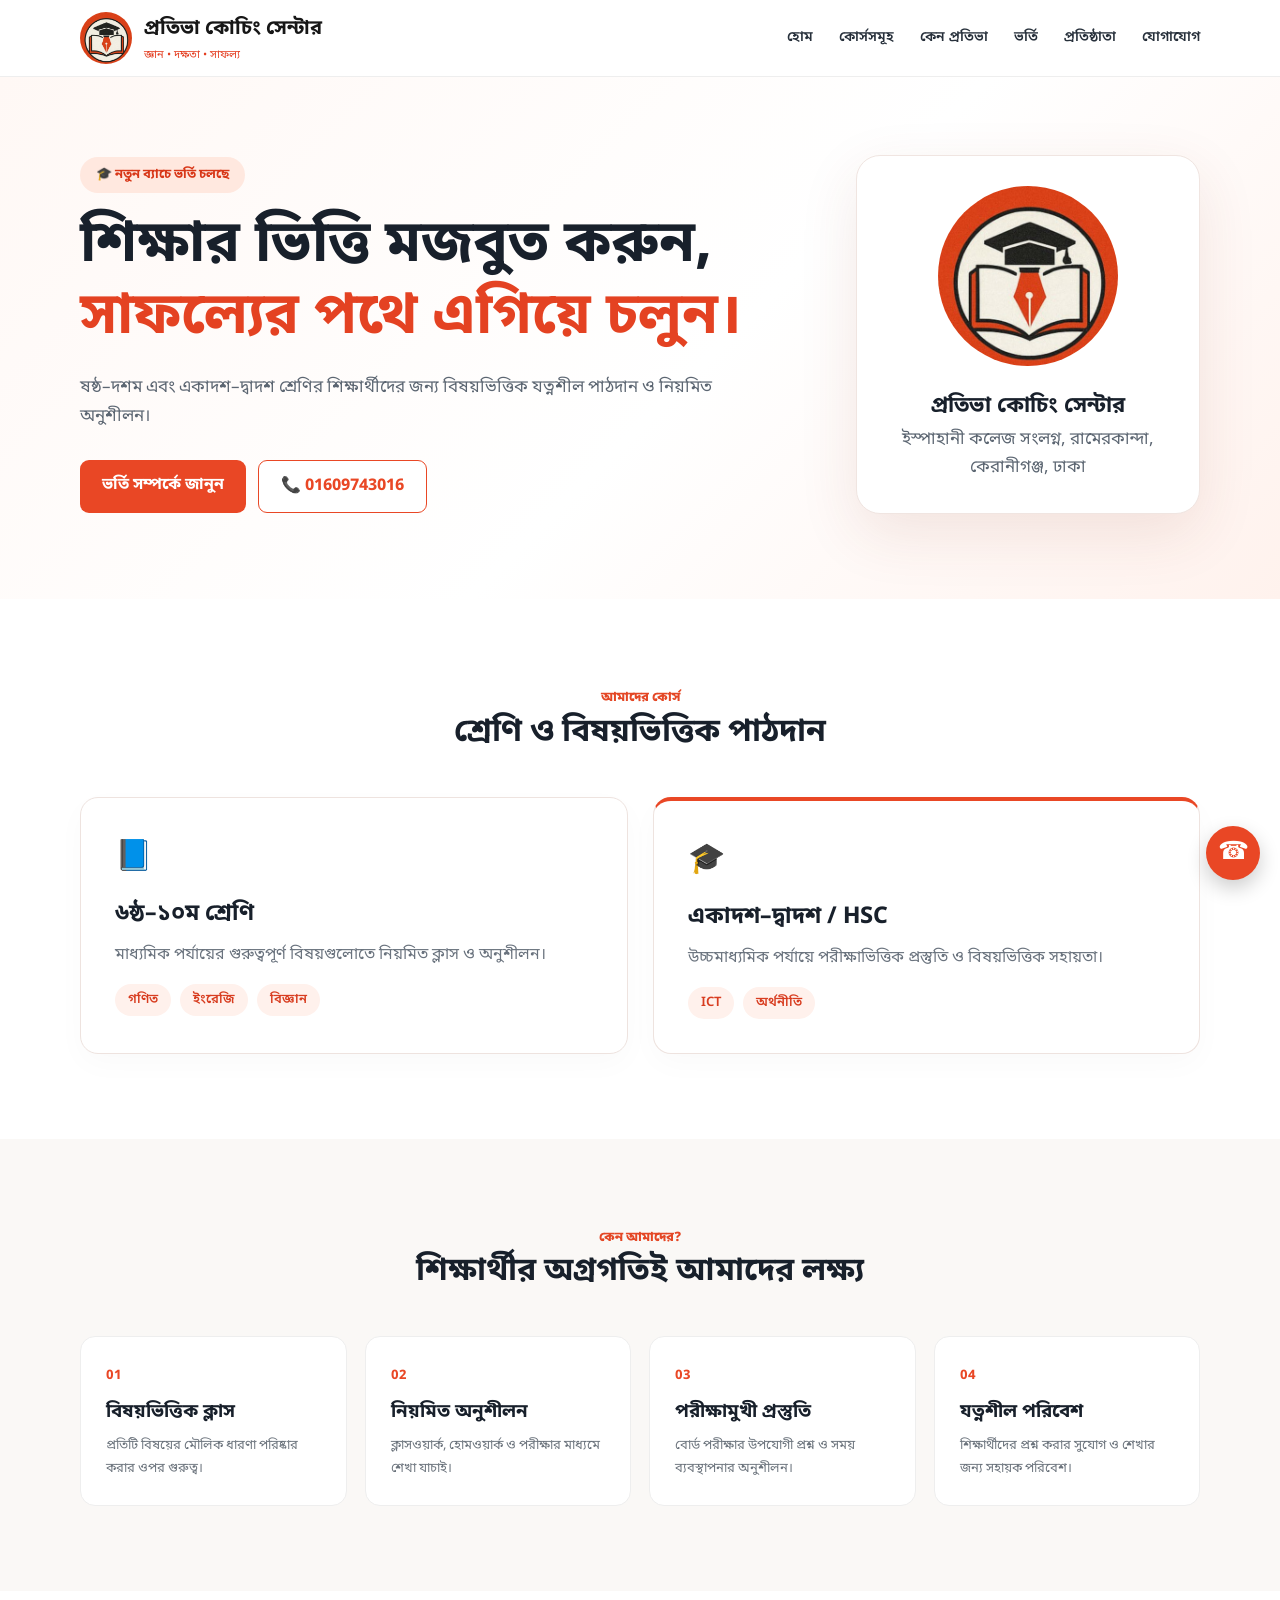
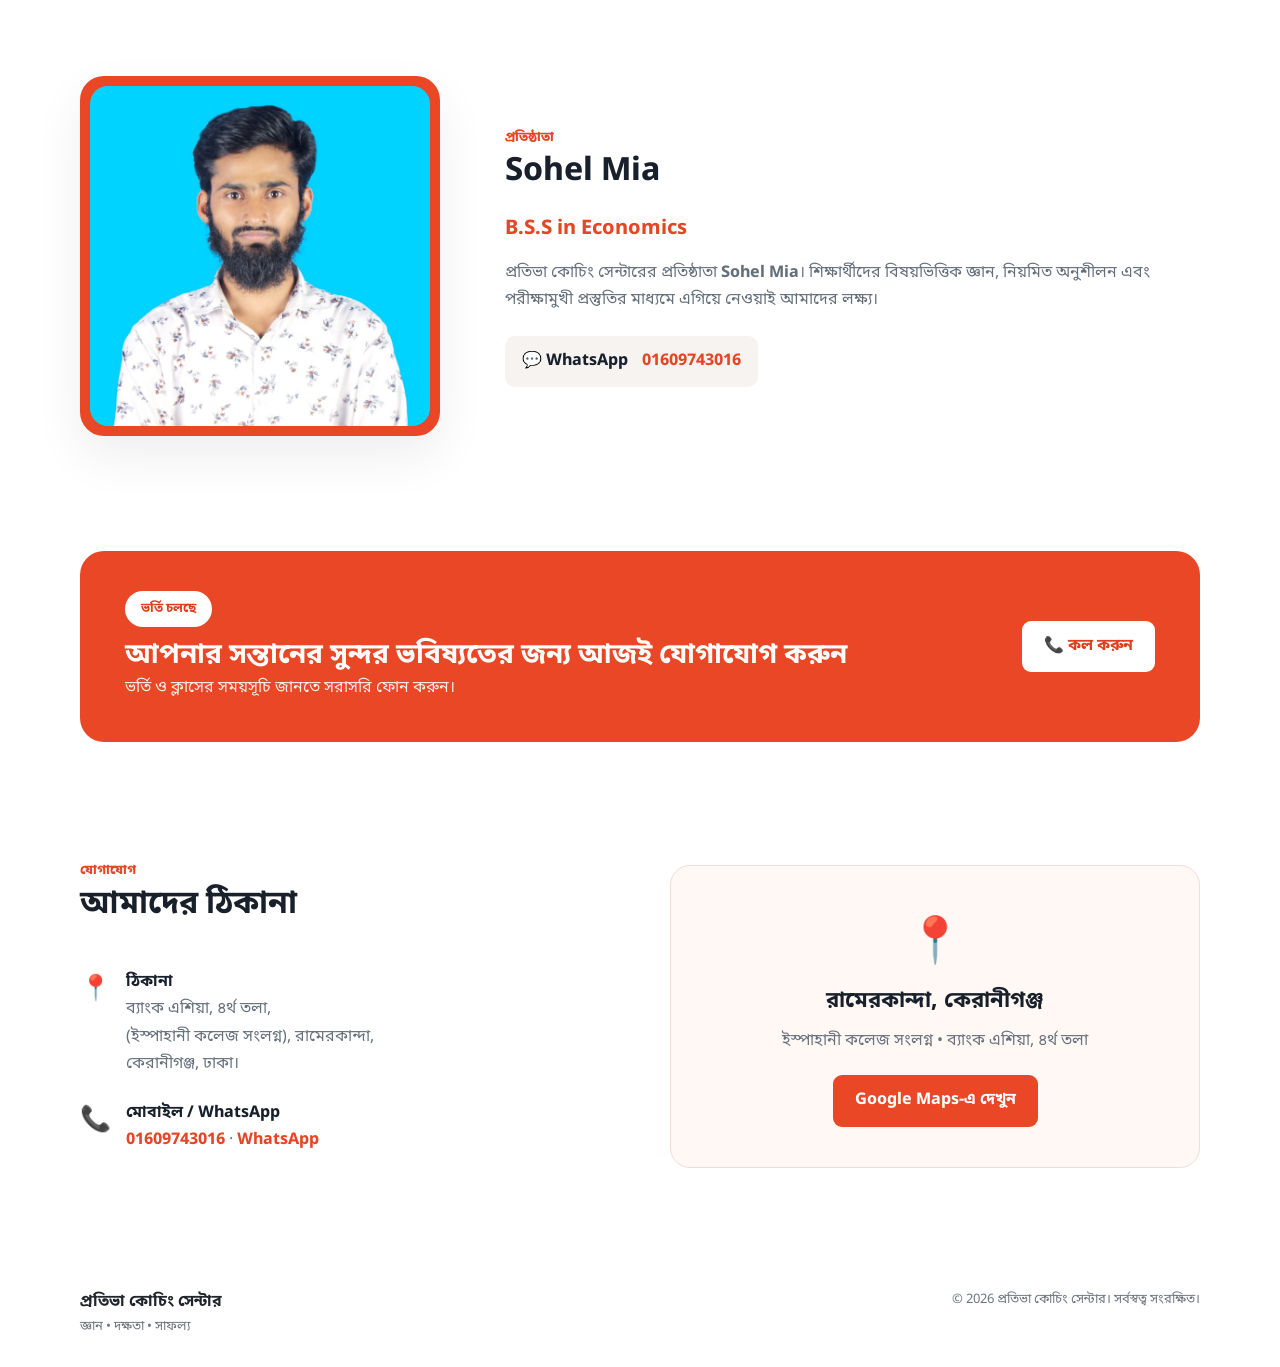
==== index.html @ ba11cd33 "Add files via upload" ====
<!DOCTYPE html>
<html lang="bn">
<head>
  <meta charset="UTF-8">
  <meta name="viewport" content="width=device-width, initial-scale=1.0">
  <meta name="description" content="প্রতিভা কোচিং সেন্টার — ৬ষ্ঠ-১০ম এবং একাদশ-দ্বাদশ শ্রেণির নিয়মিত পাঠদান।">
  <title>প্রতিভা কোচিং সেন্টার</title>
  <link rel="stylesheet" href="style.css">
</head>
<body>
<header class="header">
  <div class="container nav">
    <a class="brand" href="#home">
      <img src="logo.jpg" alt="প্রতিভা কোচিং সেন্টার লোগো">
      <div><strong>প্রতিভা কোচিং সেন্টার</strong><span>জ্ঞান • দক্ষতা • সাফল্য</span></div>
    </a>
    <button class="menu" aria-label="মেনু">☰</button>
    <nav id="navlinks">
      <a href="#home">হোম</a>
      <a href="#courses">কোর্সসমূহ</a>
      <a href="#why">কেন প্রতিভা</a>
      <a href="#admission">ভর্তি</a><a href="#founder">প্রতিষ্ঠাতা</a>
      <a href="#contact">যোগাযোগ</a>
    </nav>
  </div>
</header>

<main>
<section id="home" class="hero">
  <div class="container hero-grid">
    <div>
      <div class="badge">🎓 নতুন ব্যাচে ভর্তি চলছে</div>
      <h1>শিক্ষার ভিত্তি মজবুত করুন,<br><em>সাফল্যের পথে এগিয়ে চলুন।</em></h1>
      <p>ষষ্ঠ–দশম এবং একাদশ–দ্বাদশ শ্রেণির শিক্ষার্থীদের জন্য বিষয়ভিত্তিক যত্নশীল পাঠদান ও নিয়মিত অনুশীলন।</p>
      <div class="buttons">
        <a class="btn primary" href="#admission">ভর্তি সম্পর্কে জানুন</a>
        <a class="btn outline" href="tel:01609743016">📞 01609743016</a>
      </div>
    </div>
    <div class="hero-card">
      <img src="logo.jpg" alt="প্রতিভা কোচিং সেন্টার">
      <h3>প্রতিভা কোচিং সেন্টার</h3>
      <p>ইস্পাহানী কলেজ সংলগ্ন, রামেরকান্দা, কেরানীগঞ্জ, ঢাকা</p>
    </div>
  </div>
</section>

<section id="courses" class="section">
  <div class="container">
    <div class="section-title"><span>আমাদের কোর্স</span><h2>শ্রেণি ও বিষয়ভিত্তিক পাঠদান</h2></div>
    <div class="cards">
      <article class="card">
        <div class="icon">📘</div>
        <h3>৬ষ্ঠ–১০ম শ্রেণি</h3>
        <p>মাধ্যমিক পর্যায়ের গুরুত্বপূর্ণ বিষয়গুলোতে নিয়মিত ক্লাস ও অনুশীলন।</p>
        <ul><li>গণিত</li><li>ইংরেজি</li><li>বিজ্ঞান</li></ul>
      </article>
      <article class="card featured">
        <div class="icon">🎓</div>
        <h3>একাদশ–দ্বাদশ / HSC</h3>
        <p>উচ্চমাধ্যমিক পর্যায়ে পরীক্ষাভিত্তিক প্রস্তুতি ও বিষয়ভিত্তিক সহায়তা।</p>
        <ul><li>ICT</li><li>অর্থনীতি</li></ul>
      </article>
    </div>
  </div>
</section>

<section id="why" class="section soft">
  <div class="container">
    <div class="section-title"><span>কেন আমাদের?</span><h2>শিক্ষার্থীর অগ্রগতিই আমাদের লক্ষ্য</h2></div>
    <div class="features">
      <div><b>01</b><h3>বিষয়ভিত্তিক ক্লাস</h3><p>প্রতিটি বিষয়ের মৌলিক ধারণা পরিষ্কার করার ওপর গুরুত্ব।</p></div>
      <div><b>02</b><h3>নিয়মিত অনুশীলন</h3><p>ক্লাসওয়ার্ক, হোমওয়ার্ক ও পরীক্ষার মাধ্যমে শেখা যাচাই।</p></div>
      <div><b>03</b><h3>পরীক্ষামুখী প্রস্তুতি</h3><p>বোর্ড পরীক্ষার উপযোগী প্রশ্ন ও সময় ব্যবস্থাপনার অনুশীলন।</p></div>
      <div><b>04</b><h3>যত্নশীল পরিবেশ</h3><p>শিক্ষার্থীদের প্রশ্ন করার সুযোগ ও শেখার জন্য সহায়ক পরিবেশ।</p></div>
    </div>
  </div>
</section>


<section id="founder" class="section founder-section">
  <div class="container founder-grid">
    <div class="founder-photo">
      <img src="founder.jpg" alt="প্রতিষ্ঠাতা Sohel Mia">
    </div>
    <div>
      <div class="section-title left"><span>প্রতিষ্ঠাতা</span><h2>Sohel Mia</h2></div>
      <h3 class="degree">B.S.S in Economics</h3>
      <p class="founder-text">প্রতিভা কোচিং সেন্টারের প্রতিষ্ঠাতা <strong>Sohel Mia</strong>। শিক্ষার্থীদের বিষয়ভিত্তিক জ্ঞান, নিয়মিত অনুশীলন এবং পরীক্ষামুখী প্রস্তুতির মাধ্যমে এগিয়ে নেওয়াই আমাদের লক্ষ্য।</p>
      <div class="founder-contact">
        <span>💬 WhatsApp</span>
        <a href="https://wa.me/8801609743016" target="_blank">01609743016</a>
      </div>
    </div>
  </div>
</section>

<section id="admission" class="admission">
  <div class="container admission-box">
    <div><span class="badge light">ভর্তি চলছে</span><h2>আপনার সন্তানের সুন্দর ভবিষ্যতের জন্য আজই যোগাযোগ করুন</h2><p>ভর্তি ও ক্লাসের সময়সূচি জানতে সরাসরি ফোন করুন।</p></div>
    <a class="btn white" href="tel:01609743016">📞 কল করুন</a>
  </div>
</section>

<section id="contact" class="section">
  <div class="container contact-grid">
    <div>
      <div class="section-title left"><span>যোগাযোগ</span><h2>আমাদের ঠিকানা</h2></div>
      <div class="contact-item"><span>📍</span><div><strong>ঠিকানা</strong><p>ব্যাংক এশিয়া, ৪র্থ তলা,<br>(ইস্পাহানী কলেজ সংলগ্ন), রামেরকান্দা,<br>কেরানীগঞ্জ, ঢাকা।</p></div></div>
      <div class="contact-item"><span>📞</span><div><strong>মোবাইল / WhatsApp</strong><p><a href="tel:01609743016">01609743016</a> · <a href="https://wa.me/8801609743016" target="_blank">WhatsApp</a></p></div></div>
    </div>
    <div class="map-card">
      <div class="map-icon">📍</div>
      <h3>রামেরকান্দা, কেরানীগঞ্জ</h3>
      <p>ইস্পাহানী কলেজ সংলগ্ন • ব্যাংক এশিয়া, ৪র্থ তলা</p>
      <a class="btn primary" target="_blank" href="https://www.google.com/maps/search/?api=1&query=Bank+Asia+Ramerkanda+Keraniganj+Dhaka">Google Maps-এ দেখুন</a>
    </div>
  </div>
</section>
</main>

<footer>
  <div class="container footer">
    <div><strong>প্রতিভা কোচিং সেন্টার</strong><p>জ্ঞান • দক্ষতা • সাফল্য</p></div>
    <p>© <span id="year"></span> প্রতিভা কোচিং সেন্টার। সর্বস্বত্ব সংরক্ষিত।</p>
  </div>
</footer>
<a class="float-call" href="tel:01609743016" aria-label="কল করুন">☎</a>
<script>
document.getElementById('year').textContent = new Date().getFullYear();
document.querySelector('.menu').addEventListener('click', () => document.getElementById('navlinks').classList.toggle('open'));
document.querySelectorAll('#navlinks a').forEach(a => a.addEventListener('click', () => document.getElementById('navlinks').classList.remove('open')));
</script>
</body>
</html>
---- style.css ----
@import url('https://fonts.googleapis.com/css2?family=Noto+Sans+Bengali:wght@400;500;600;700;800&display=swap');
*{box-sizing:border-box;margin:0;padding:0}html{scroll-behavior:smooth}body{font-family:'Noto Sans Bengali',sans-serif;color:#18202b;background:#fff;line-height:1.7}.container{width:min(1120px,92%);margin:auto}.header{position:sticky;top:0;z-index:20;background:rgba(255,255,255,.96);backdrop-filter:blur(10px);border-bottom:1px solid #eee}.nav{min-height:76px;display:flex;align-items:center;justify-content:space-between}.brand{display:flex;align-items:center;gap:12px;text-decoration:none;color:#171717}.brand img{width:52px;height:52px;border-radius:50%;object-fit:cover}.brand strong{display:block;font-size:20px}.brand span{display:block;font-size:11px;color:#e43d20}.nav nav{display:flex;gap:26px}.nav nav a{text-decoration:none;color:#27303b;font-weight:600;font-size:14px}.menu{display:none;background:none;border:0;font-size:26px}.hero{background:linear-gradient(135deg,#fff8f5,#fff 55%,#fff2ed);padding:78px 0 85px}.hero-grid{display:grid;grid-template-columns:1.35fr .65fr;gap:60px;align-items:center}.badge{display:inline-block;background:#ffe8df;color:#d83718;border-radius:50px;padding:7px 16px;font-size:13px;font-weight:700;margin-bottom:18px}.hero h1{font-size:clamp(34px,5vw,58px);line-height:1.25;margin-bottom:18px}.hero h1 em{font-style:normal;color:#e44222}.hero>div p,.hero-grid>div>p{max-width:650px;color:#5c6672;font-size:17px}.buttons{display:flex;gap:12px;margin-top:28px;flex-wrap:wrap}.btn{display:inline-block;padding:12px 22px;border-radius:9px;text-decoration:none;font-weight:700;transition:.2s}.primary{background:#e94725;color:#fff}.primary:hover{transform:translateY(-2px);box-shadow:0 8px 20px #e9472530}.outline{border:1px solid #e94725;color:#e94725;background:#fff}.white{background:#fff;color:#df3e1f}.hero-card{background:#fff;border-radius:24px;padding:30px;text-align:center;box-shadow:0 20px 60px #8c39201c;border:1px solid #f0e5e1}.hero-card img{width:180px;height:180px;border-radius:50%;object-fit:cover;margin-bottom:12px}.hero-card h3{font-size:22px}.hero-card p{font-size:13px;color:#727b85}.section{padding:85px 0}.soft{background:#faf8f6}.section-title{text-align:center;margin-bottom:42px}.section-title span{color:#e44725;font-weight:800;font-size:13px}.section-title h2{font-size:32px;line-height:1.35}.section-title.left{text-align:left}.cards{display:grid;grid-template-columns:1fr 1fr;gap:25px}.card{padding:34px;border:1px solid #eee3df;border-radius:18px;background:#fff;box-shadow:0 10px 30px #00000006}.card.featured{border-top:4px solid #e94725}.icon{font-size:30px;margin-bottom:12px}.card h3{font-size:23px}.card p{color:#6a737e;margin:8px 0 15px}.card ul{list-style:none;display:flex;gap:9px;flex-wrap:wrap}.card li{background:#fff1ec;color:#d83d20;padding:5px 13px;border-radius:30px;font-weight:600;font-size:13px}.features{display:grid;grid-template-columns:repeat(4,1fr);gap:18px}.features>div{background:#fff;padding:25px;border-radius:15px;border:1px solid #eee}.features b{color:#e94725;font-size:13px}.features h3{margin:7px 0}.features p{font-size:13px;color:#6c747d}.admission{padding:30px 0}.admission-box{background:#e94725;color:#fff;border-radius:24px;padding:40px 45px;display:flex;justify-content:space-between;align-items:center;gap:25px}.admission-box h2{font-size:28px;line-height:1.35}.admission-box p{opacity:.9}.badge.light{background:#fff;color:#df3e1f;margin-bottom:10px}.contact-grid{display:grid;grid-template-columns:1fr 1fr;gap:60px;align-items:center}.contact-item{display:flex;gap:15px;margin:22px 0}.contact-item>span{font-size:25px}.contact-item p{color:#66717c}.contact-item a{color:#e44725;text-decoration:none;font-weight:700}.map-card{background:#fff8f5;border:1px solid #f1ddd6;border-radius:20px;padding:40px;text-align:center}.map-icon{font-size:45px}.map-card h3{font-size:22px}.map-card p{color:#69727d;margin:8px 0 20px}.footer{padding:28px 0;display:flex;justify-content:space-between;gap:20px;color:#6c747d;font-size:13px}.footer strong{color:#20252b;font-size:16px}.float-call{position:fixed;right:20px;bottom:20px;width:54px;height:54px;border-radius:50%;background:#e94725;color:#fff;display:grid;place-items:center;text-decoration:none;font-size:25px;box-shadow:0 8px 20px #0003}.float-call:hover{transform:scale(1.05)}@media(max-width:800px){.menu{display:block}.nav nav{display:none;position:absolute;top:76px;left:0;right:0;background:#fff;padding:15px 5%;flex-direction:column;gap:5px;border-bottom:1px solid #eee}.nav nav.open{display:flex}.nav nav a{padding:9px}.hero{padding:55px 0}.hero-grid,.cards,.contact-grid{grid-template-columns:1fr}.hero-card{max-width:390px;margin:auto}.features{grid-template-columns:1fr 1fr}.admission-box{padding:30px;flex-direction:column;align-items:flex-start}.footer{flex-direction:column}}@media(max-width:480px){.brand strong{font-size:16px}.brand span{font-size:9px}.hero h1{font-size:34px}.section{padding:60px 0}.section-title h2{font-size:26px}.features{grid-template-columns:1fr}.card{padding:25px}.admission-box h2{font-size:23px}.footer{font-size:12px}}

.founder-section{background:#fff}
.founder-grid{display:grid;grid-template-columns:360px 1fr;gap:65px;align-items:center}
.founder-photo{background:#e94725;border-radius:24px;padding:10px;box-shadow:0 20px 50px #00000012}
.founder-photo img{display:block;width:100%;aspect-ratio:1/1;object-fit:cover;border-radius:18px}
.degree{font-size:20px;color:#e44725;margin:-25px 0 14px}
.founder-text{color:#65707b;max-width:650px}
.founder-contact{display:inline-flex;gap:14px;align-items:center;margin-top:22px;padding:12px 17px;background:#f7f3f1;border-radius:10px;font-weight:700}
.founder-contact a{color:#e44725;text-decoration:none}
@media(max-width:800px){.founder-grid{grid-template-columns:1fr;gap:30px}.founder-photo{max-width:340px;margin:auto}.degree{margin:-25px 0 14px}}
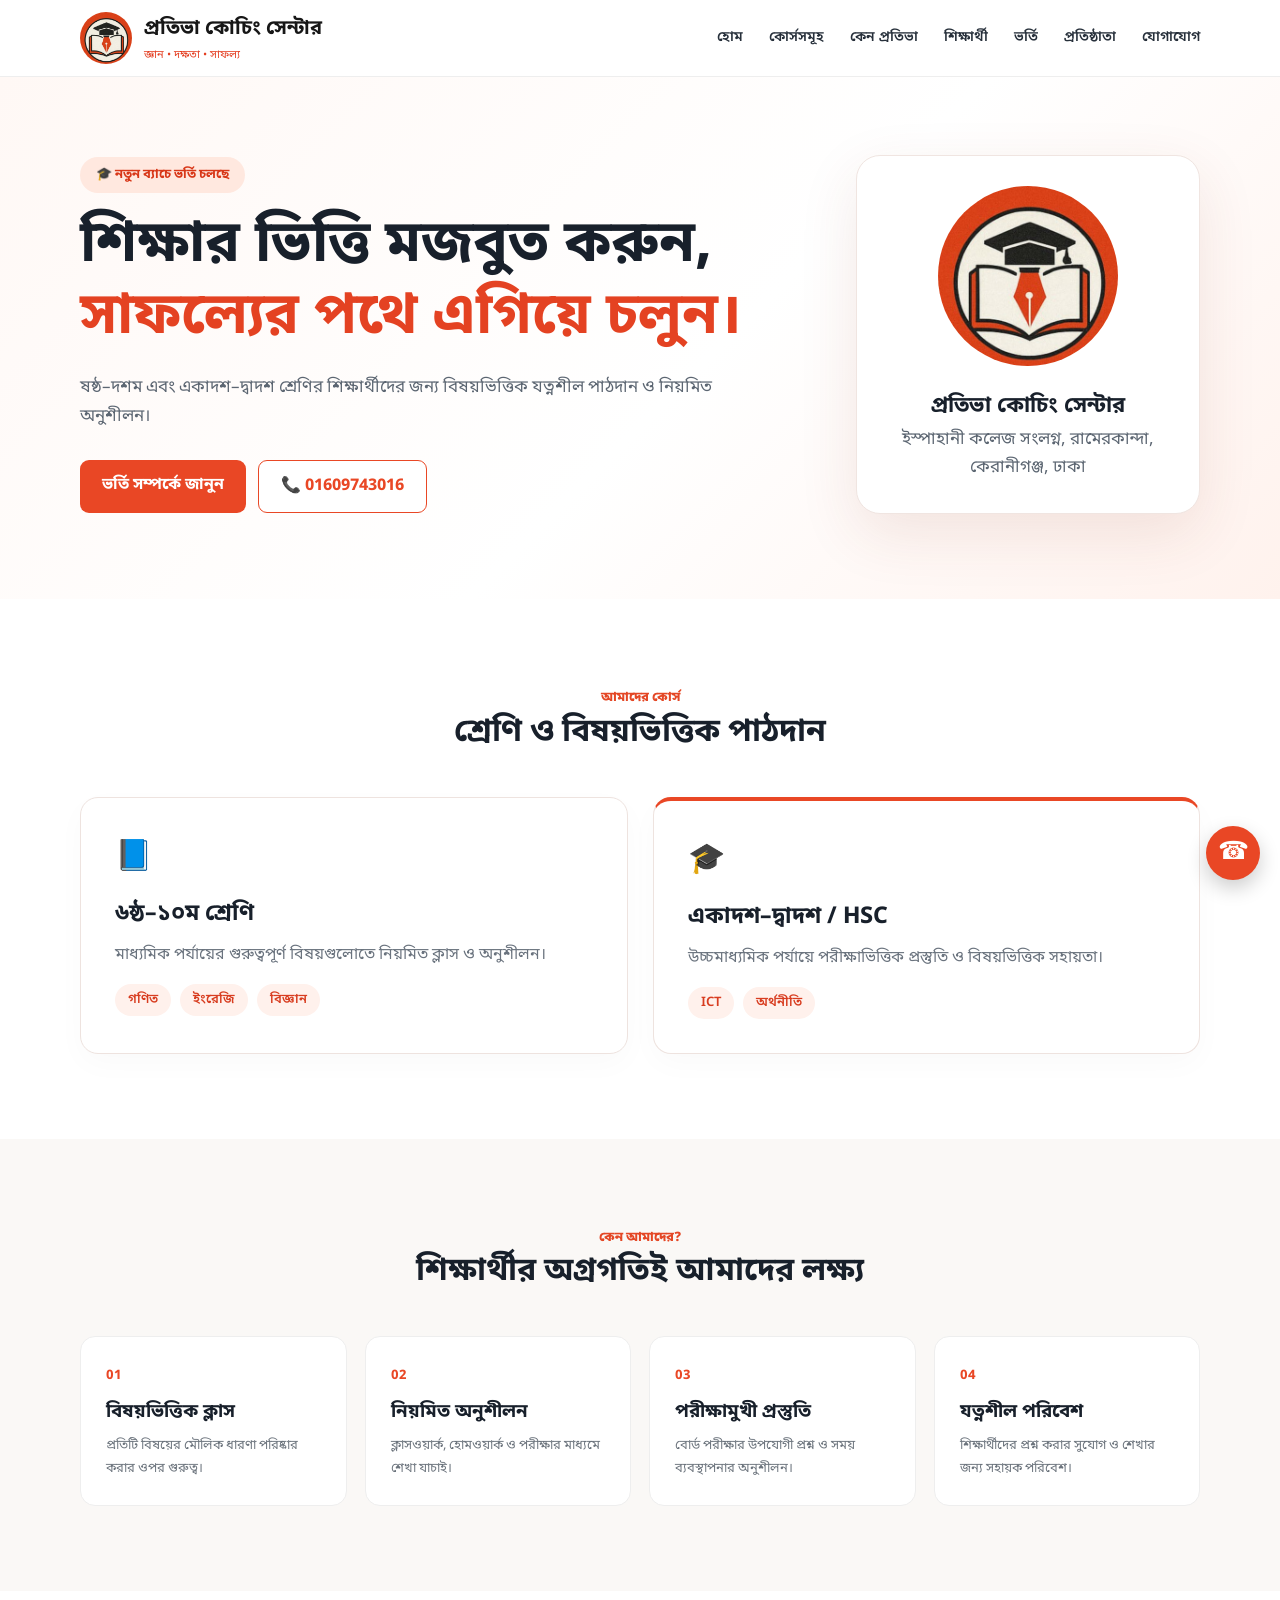
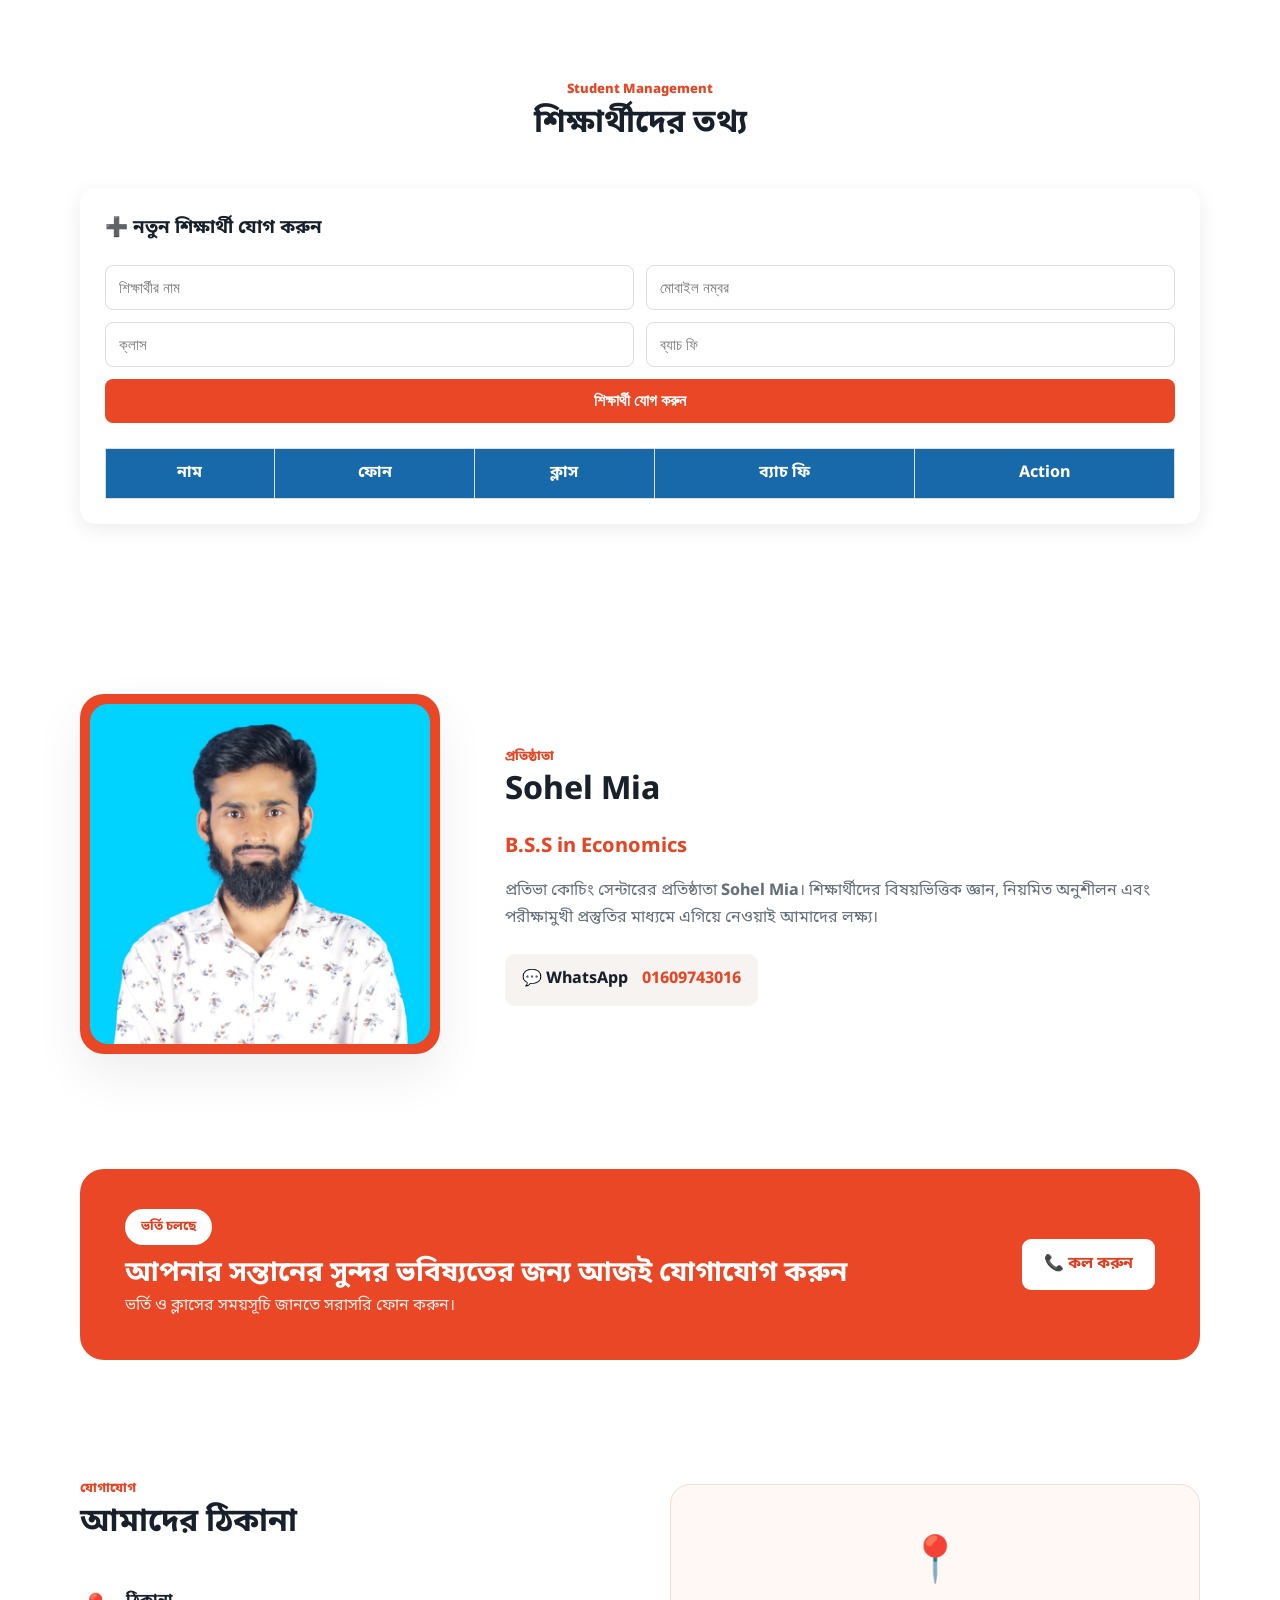
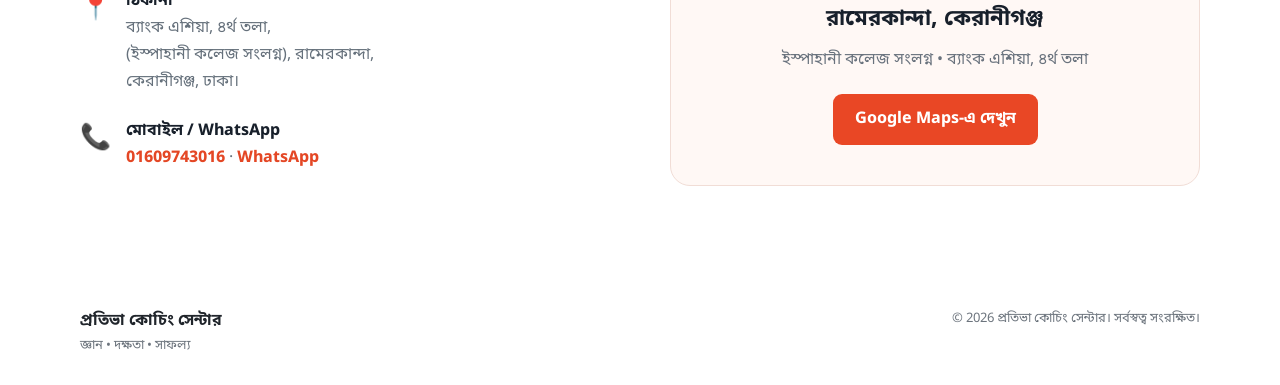
==== commit d2d7f739: "Add initial HTML structure for coaching center website This commit adds a complete HTML structure fo" ====
--- a/index.html
+++ b/index.html
@@ -1,135 +1,917 @@
 <!DOCTYPE html>
 <html lang="bn">
+
 <head>
   <meta charset="UTF-8">
   <meta name="viewport" content="width=device-width, initial-scale=1.0">
-  <meta name="description" content="প্রতিভা কোচিং সেন্টার — ৬ষ্ঠ-১০ম এবং একাদশ-দ্বাদশ শ্রেণির নিয়মিত পাঠদান।">
+
+  <meta name="description"
+    content="প্রতিভা কোচিং সেন্টার — ৬ষ্ঠ-১০ম এবং একাদশ-দ্বাদশ শ্রেণির নিয়মিত পাঠদান।">
+
   <title>প্রতিভা কোচিং সেন্টার</title>
+
   <link rel="stylesheet" href="style.css">
+
+  <style>
+    /* Student Management */
+    .student-box {
+      background: white;
+      padding: 25px;
+      border-radius: 15px;
+      box-shadow: 0 5px 20px rgba(0,0,0,0.08);
+      margin-top: 25px;
+    }
+
+    .student-form {
+      display: grid;
+      grid-template-columns: repeat(2, 1fr);
+      gap: 12px;
+      margin-top: 20px;
+    }
+
+    .student-form input {
+      width: 100%;
+      padding: 13px;
+      border: 1px solid #ddd;
+      border-radius: 8px;
+      font-size: 15px;
+    }
+
+    .student-form button {
+      grid-column: 1 / -1;
+      padding: 13px;
+      border: none;
+      border-radius: 8px;
+      cursor: pointer;
+      font-size: 16px;
+      font-weight: bold;
+    }
+
+    .student-table-wrapper {
+      overflow-x: auto;
+      margin-top: 25px;
+    }
+
+    .student-table {
+      width: 100%;
+      min-width: 650px;
+      border-collapse: collapse;
+    }
+
+    .student-table th,
+    .student-table td {
+      border: 1px solid #ddd;
+      padding: 11px;
+      text-align: center;
+    }
+
+    .student-table th {
+      background: #1769aa;
+      color: white;
+    }
+
+    .delete-student {
+      background: #d32f2f;
+      color: white;
+      border: none;
+      padding: 7px 12px;
+      border-radius: 5px;
+      cursor: pointer;
+    }
+
+    @media (max-width: 600px) {
+      .student-form {
+        grid-template-columns: 1fr;
+      }
+
+      .student-form button {
+        grid-column: auto;
+      }
+    }
+  </style>
 </head>
+
+
 <body>
+
 <header class="header">
+
   <div class="container nav">
+
     <a class="brand" href="#home">
+
       <img src="logo.jpg" alt="প্রতিভা কোচিং সেন্টার লোগো">
-      <div><strong>প্রতিভা কোচিং সেন্টার</strong><span>জ্ঞান • দক্ষতা • সাফল্য</span></div>
+
+      <div>
+        <strong>প্রতিভা কোচিং সেন্টার</strong>
+        <span>জ্ঞান • দক্ষতা • সাফল্য</span>
+      </div>
+
     </a>
+
     <button class="menu" aria-label="মেনু">☰</button>
+
     <nav id="navlinks">
+
       <a href="#home">হোম</a>
+
       <a href="#courses">কোর্সসমূহ</a>
+
       <a href="#why">কেন প্রতিভা</a>
-      <a href="#admission">ভর্তি</a><a href="#founder">প্রতিষ্ঠাতা</a>
+
+      <a href="#students">শিক্ষার্থী</a>
+
+      <a href="#admission">ভর্তি</a>
+
+      <a href="#founder">প্রতিষ্ঠাতা</a>
+
       <a href="#contact">যোগাযোগ</a>
+
     </nav>
+
   </div>
+
 </header>
 
+
 <main>
+
+
+<!-- HOME -->
+
 <section id="home" class="hero">
+
   <div class="container hero-grid">
+
     <div>
-      <div class="badge">🎓 নতুন ব্যাচে ভর্তি চলছে</div>
-      <h1>শিক্ষার ভিত্তি মজবুত করুন,<br><em>সাফল্যের পথে এগিয়ে চলুন।</em></h1>
-      <p>ষষ্ঠ–দশম এবং একাদশ–দ্বাদশ শ্রেণির শিক্ষার্থীদের জন্য বিষয়ভিত্তিক যত্নশীল পাঠদান ও নিয়মিত অনুশীলন।</p>
+
+      <div class="badge">
+        🎓 নতুন ব্যাচে ভর্তি চলছে
+      </div>
+
+      <h1>
+        শিক্ষার ভিত্তি মজবুত করুন,
+        <br>
+        <em>সাফল্যের পথে এগিয়ে চলুন।</em>
+      </h1>
+
+      <p>
+        ষষ্ঠ–দশম এবং একাদশ–দ্বাদশ শ্রেণির শিক্ষার্থীদের জন্য
+        বিষয়ভিত্তিক যত্নশীল পাঠদান ও নিয়মিত অনুশীলন।
+      </p>
+
       <div class="buttons">
-        <a class="btn primary" href="#admission">ভর্তি সম্পর্কে জানুন</a>
-        <a class="btn outline" href="tel:01609743016">📞 01609743016</a>
-      </div>
-    </div>
+
+        <a class="btn primary" href="#admission">
+          ভর্তি সম্পর্কে জানুন
+        </a>
+
+        <a class="btn outline" href="tel:01609743016">
+          📞 01609743016
+        </a>
+
+      </div>
+
+    </div>
+
+
     <div class="hero-card">
+
       <img src="logo.jpg" alt="প্রতিভা কোচিং সেন্টার">
+
       <h3>প্রতিভা কোচিং সেন্টার</h3>
-      <p>ইস্পাহানী কলেজ সংলগ্ন, রামেরকান্দা, কেরানীগঞ্জ, ঢাকা</p>
-    </div>
+
+      <p>
+        ইস্পাহানী কলেজ সংলগ্ন,
+        রামেরকান্দা, কেরানীগঞ্জ, ঢাকা
+      </p>
+
+    </div>
+
   </div>
+
 </section>
 
+
+
+<!-- COURSES -->
+
 <section id="courses" class="section">
+
   <div class="container">
-    <div class="section-title"><span>আমাদের কোর্স</span><h2>শ্রেণি ও বিষয়ভিত্তিক পাঠদান</h2></div>
+
+    <div class="section-title">
+
+      <span>আমাদের কোর্স</span>
+
+      <h2>
+        শ্রেণি ও বিষয়ভিত্তিক পাঠদান
+      </h2>
+
+    </div>
+
+
     <div class="cards">
+
+
       <article class="card">
+
         <div class="icon">📘</div>
-        <h3>৬ষ্ঠ–১০ম শ্রেণি</h3>
-        <p>মাধ্যমিক পর্যায়ের গুরুত্বপূর্ণ বিষয়গুলোতে নিয়মিত ক্লাস ও অনুশীলন।</p>
-        <ul><li>গণিত</li><li>ইংরেজি</li><li>বিজ্ঞান</li></ul>
+
+        <h3>
+          ৬ষ্ঠ–১০ম শ্রেণি
+        </h3>
+
+        <p>
+          মাধ্যমিক পর্যায়ের গুরুত্বপূর্ণ বিষয়গুলোতে
+          নিয়মিত ক্লাস ও অনুশীলন।
+        </p>
+
+        <ul>
+
+          <li>গণিত</li>
+
+          <li>ইংরেজি</li>
+
+          <li>বিজ্ঞান</li>
+
+        </ul>
+
       </article>
+
+
+
       <article class="card featured">
+
         <div class="icon">🎓</div>
-        <h3>একাদশ–দ্বাদশ / HSC</h3>
-        <p>উচ্চমাধ্যমিক পর্যায়ে পরীক্ষাভিত্তিক প্রস্তুতি ও বিষয়ভিত্তিক সহায়তা।</p>
-        <ul><li>ICT</li><li>অর্থনীতি</li></ul>
+
+        <h3>
+          একাদশ–দ্বাদশ / HSC
+        </h3>
+
+        <p>
+          উচ্চমাধ্যমিক পর্যায়ে পরীক্ষাভিত্তিক প্রস্তুতি
+          ও বিষয়ভিত্তিক সহায়তা।
+        </p>
+
+        <ul>
+
+          <li>ICT</li>
+
+          <li>অর্থনীতি</li>
+
+        </ul>
+
       </article>
-    </div>
+
+
+    </div>
+
   </div>
+
 </section>
 
+
+
+<!-- WHY -->
+
 <section id="why" class="section soft">
+
   <div class="container">
-    <div class="section-title"><span>কেন আমাদের?</span><h2>শিক্ষার্থীর অগ্রগতিই আমাদের লক্ষ্য</h2></div>
+
+    <div class="section-title">
+
+      <span>কেন আমাদের?</span>
+
+      <h2>
+        শিক্ষার্থীর অগ্রগতিই আমাদের লক্ষ্য
+      </h2>
+
+    </div>
+
+
     <div class="features">
-      <div><b>01</b><h3>বিষয়ভিত্তিক ক্লাস</h3><p>প্রতিটি বিষয়ের মৌলিক ধারণা পরিষ্কার করার ওপর গুরুত্ব।</p></div>
-      <div><b>02</b><h3>নিয়মিত অনুশীলন</h3><p>ক্লাসওয়ার্ক, হোমওয়ার্ক ও পরীক্ষার মাধ্যমে শেখা যাচাই।</p></div>
-      <div><b>03</b><h3>পরীক্ষামুখী প্রস্তুতি</h3><p>বোর্ড পরীক্ষার উপযোগী প্রশ্ন ও সময় ব্যবস্থাপনার অনুশীলন।</p></div>
-      <div><b>04</b><h3>যত্নশীল পরিবেশ</h3><p>শিক্ষার্থীদের প্রশ্ন করার সুযোগ ও শেখার জন্য সহায়ক পরিবেশ।</p></div>
-    </div>
+
+      <div>
+
+        <b>01</b>
+
+        <h3>
+          বিষয়ভিত্তিক ক্লাস
+        </h3>
+
+        <p>
+          প্রতিটি বিষয়ের মৌলিক ধারণা পরিষ্কার
+          করার ওপর গুরুত্ব।
+        </p>
+
+      </div>
+
+
+      <div>
+
+        <b>02</b>
+
+        <h3>
+          নিয়মিত অনুশীলন
+        </h3>
+
+        <p>
+          ক্লাসওয়ার্ক, হোমওয়ার্ক ও পরীক্ষার
+          মাধ্যমে শেখা যাচাই।
+        </p>
+
+      </div>
+
+
+      <div>
+
+        <b>03</b>
+
+        <h3>
+          পরীক্ষামুখী প্রস্তুতি
+        </h3>
+
+        <p>
+          বোর্ড পরীক্ষার উপযোগী প্রশ্ন ও
+          সময় ব্যবস্থাপনার অনুশীলন।
+        </p>
+
+      </div>
+
+
+      <div>
+
+        <b>04</b>
+
+        <h3>
+          যত্নশীল পরিবেশ
+        </h3>
+
+        <p>
+          শিক্ষার্থীদের প্রশ্ন করার সুযোগ ও
+          শেখার জন্য সহায়ক পরিবেশ।
+        </p>
+
+      </div>
+
+    </div>
+
   </div>
+
 </section>
 
 
+
+<!-- STUDENTS -->
+
+<section id="students" class="section">
+
+  <div class="container">
+
+    <div class="section-title">
+
+      <span>Student Management</span>
+
+      <h2>
+        শিক্ষার্থীদের তথ্য
+      </h2>
+
+    </div>
+
+
+    <div class="student-box">
+
+      <h3>
+        ➕ নতুন শিক্ষার্থী যোগ করুন
+      </h3>
+
+
+      <div class="student-form">
+
+        <input
+          type="text"
+          id="studentName"
+          placeholder="শিক্ষার্থীর নাম"
+        >
+
+
+        <input
+          type="text"
+          id="studentPhone"
+          placeholder="মোবাইল নম্বর"
+        >
+
+
+        <input
+          type="text"
+          id="studentClass"
+          placeholder="ক্লাস"
+        >
+
+
+        <input
+          type="number"
+          id="studentFee"
+          placeholder="ব্যাচ ফি"
+        >
+
+
+        <button
+          class="btn primary"
+          onclick="addStudent()"
+        >
+          শিক্ষার্থী যোগ করুন
+        </button>
+
+      </div>
+
+
+
+      <div class="student-table-wrapper">
+
+        <table class="student-table">
+
+          <thead>
+
+            <tr>
+
+              <th>
+                নাম
+              </th>
+
+              <th>
+                ফোন
+              </th>
+
+              <th>
+                ক্লাস
+              </th>
+
+              <th>
+                ব্যাচ ফি
+              </th>
+
+              <th>
+                Action
+              </th>
+
+            </tr>
+
+          </thead>
+
+
+          <tbody id="studentList">
+
+          </tbody>
+
+        </table>
+
+      </div>
+
+    </div>
+
+  </div>
+
+</section>
+
+
+
+<!-- FOUNDER -->
+
 <section id="founder" class="section founder-section">
+
   <div class="container founder-grid">
+
     <div class="founder-photo">
-      <img src="founder.jpg" alt="প্রতিষ্ঠাতা Sohel Mia">
-    </div>
+
+      <img
+        src="founder.jpg"
+        alt="প্রতিষ্ঠাতা Sohel Mia"
+      >
+
+    </div>
+
+
     <div>
-      <div class="section-title left"><span>প্রতিষ্ঠাতা</span><h2>Sohel Mia</h2></div>
-      <h3 class="degree">B.S.S in Economics</h3>
-      <p class="founder-text">প্রতিভা কোচিং সেন্টারের প্রতিষ্ঠাতা <strong>Sohel Mia</strong>। শিক্ষার্থীদের বিষয়ভিত্তিক জ্ঞান, নিয়মিত অনুশীলন এবং পরীক্ষামুখী প্রস্তুতির মাধ্যমে এগিয়ে নেওয়াই আমাদের লক্ষ্য।</p>
+
+      <div class="section-title left">
+
+        <span>প্রতিষ্ঠাতা</span>
+
+        <h2>
+          Sohel Mia
+        </h2>
+
+      </div>
+
+
+      <h3 class="degree">
+        B.S.S in Economics
+      </h3>
+
+
+      <p class="founder-text">
+
+        প্রতিভা কোচিং সেন্টারের প্রতিষ্ঠাতা
+        <strong>Sohel Mia</strong>।
+
+        শিক্ষার্থীদের বিষয়ভিত্তিক জ্ঞান,
+        নিয়মিত অনুশীলন এবং পরীক্ষামুখী
+        প্রস্তুতির মাধ্যমে এগিয়ে নেওয়াই
+        আমাদের লক্ষ্য।
+
+      </p>
+
+
       <div class="founder-contact">
-        <span>💬 WhatsApp</span>
-        <a href="https://wa.me/8801609743016" target="_blank">01609743016</a>
-      </div>
-    </div>
+
+        <span>
+          💬 WhatsApp
+        </span>
+
+        <a
+          href="https://wa.me/8801609743016"
+          target="_blank"
+        >
+          01609743016
+        </a>
+
+      </div>
+
+    </div>
+
   </div>
+
 </section>
 
+
+
+<!-- ADMISSION -->
+
 <section id="admission" class="admission">
+
   <div class="container admission-box">
-    <div><span class="badge light">ভর্তি চলছে</span><h2>আপনার সন্তানের সুন্দর ভবিষ্যতের জন্য আজই যোগাযোগ করুন</h2><p>ভর্তি ও ক্লাসের সময়সূচি জানতে সরাসরি ফোন করুন।</p></div>
-    <a class="btn white" href="tel:01609743016">📞 কল করুন</a>
+
+    <div>
+
+      <span class="badge light">
+        ভর্তি চলছে
+      </span>
+
+      <h2>
+        আপনার সন্তানের সুন্দর ভবিষ্যতের জন্য
+        আজই যোগাযোগ করুন
+      </h2>
+
+      <p>
+        ভর্তি ও ক্লাসের সময়সূচি জানতে
+        সরাসরি ফোন করুন।
+      </p>
+
+    </div>
+
+
+    <a
+      class="btn white"
+      href="tel:01609743016"
+    >
+      📞 কল করুন
+    </a>
+
   </div>
+
 </section>
 
+
+
+<!-- CONTACT -->
+
 <section id="contact" class="section">
+
   <div class="container contact-grid">
+
     <div>
-      <div class="section-title left"><span>যোগাযোগ</span><h2>আমাদের ঠিকানা</h2></div>
-      <div class="contact-item"><span>📍</span><div><strong>ঠিকানা</strong><p>ব্যাংক এশিয়া, ৪র্থ তলা,<br>(ইস্পাহানী কলেজ সংলগ্ন), রামেরকান্দা,<br>কেরানীগঞ্জ, ঢাকা।</p></div></div>
-      <div class="contact-item"><span>📞</span><div><strong>মোবাইল / WhatsApp</strong><p><a href="tel:01609743016">01609743016</a> · <a href="https://wa.me/8801609743016" target="_blank">WhatsApp</a></p></div></div>
-    </div>
+
+      <div class="section-title left">
+
+        <span>যোগাযোগ</span>
+
+        <h2>
+          আমাদের ঠিকানা
+        </h2>
+
+      </div>
+
+
+      <div class="contact-item">
+
+        <span>📍</span>
+
+        <div>
+
+          <strong>
+            ঠিকানা
+          </strong>
+
+          <p>
+            ব্যাংক এশিয়া, ৪র্থ তলা,
+            <br>
+            (ইস্পাহানী কলেজ সংলগ্ন),
+            রামেরকান্দা,
+            <br>
+            কেরানীগঞ্জ, ঢাকা।
+          </p>
+
+        </div>
+
+      </div>
+
+
+      <div class="contact-item">
+
+        <span>📞</span>
+
+        <div>
+
+          <strong>
+            মোবাইল / WhatsApp
+          </strong>
+
+          <p>
+
+            <a href="tel:01609743016">
+              01609743016
+            </a>
+
+            ·
+
+            <a
+              href="https://wa.me/8801609743016"
+              target="_blank"
+            >
+              WhatsApp
+            </a>
+
+          </p>
+
+        </div>
+
+      </div>
+
+    </div>
+
+
+
     <div class="map-card">
-      <div class="map-icon">📍</div>
-      <h3>রামেরকান্দা, কেরানীগঞ্জ</h3>
-      <p>ইস্পাহানী কলেজ সংলগ্ন • ব্যাংক এশিয়া, ৪র্থ তলা</p>
-      <a class="btn primary" target="_blank" href="https://www.google.com/maps/search/?api=1&query=Bank+Asia+Ramerkanda+Keraniganj+Dhaka">Google Maps-এ দেখুন</a>
-    </div>
+
+      <div class="map-icon">
+        📍
+      </div>
+
+      <h3>
+        রামেরকান্দা, কেরানীগঞ্জ
+      </h3>
+
+      <p>
+        ইস্পাহানী কলেজ সংলগ্ন
+        • ব্যাংক এশিয়া, ৪র্থ তলা
+      </p>
+
+      <a
+        class="btn primary"
+        target="_blank"
+        href="https://www.google.com/maps/search/?api=1&query=Bank+Asia+Ramerkanda+Keraniganj+Dhaka"
+      >
+        Google Maps-এ দেখুন
+      </a>
+
+    </div>
+
   </div>
+
 </section>
+
+
 </main>
 
+
+
+<!-- FOOTER -->
+
 <footer>
+
   <div class="container footer">
-    <div><strong>প্রতিভা কোচিং সেন্টার</strong><p>জ্ঞান • দক্ষতা • সাফল্য</p></div>
-    <p>© <span id="year"></span> প্রতিভা কোচিং সেন্টার। সর্বস্বত্ব সংরক্ষিত।</p>
+
+    <div>
+
+      <strong>
+        প্রতিভা কোচিং সেন্টার
+      </strong>
+
+      <p>
+        জ্ঞান • দক্ষতা • সাফল্য
+      </p>
+
+    </div>
+
+
+    <p>
+
+      ©
+      <span id="year"></span>
+
+      প্রতিভা কোচিং সেন্টার।
+      সর্বস্বত্ব সংরক্ষিত।
+
+    </p>
+
   </div>
+
 </footer>
-<a class="float-call" href="tel:01609743016" aria-label="কল করুন">☎</a>
+
+
+
+<!-- FLOATING CALL BUTTON -->
+
+<a
+  class="float-call"
+  href="tel:01609743016"
+  aria-label="কল করুন"
+>
+  ☎
+</a>
+
+
+
 <script>
-document.getElementById('year').textContent = new Date().getFullYear();
-document.querySelector('.menu').addEventListener('click', () => document.getElementById('navlinks').classList.toggle('open'));
-document.querySelectorAll('#navlinks a').forEach(a => a.addEventListener('click', () => document.getElementById('navlinks').classList.remove('open')));
+
+  /* Current Year */
+
+  document.getElementById('year').textContent =
+    new Date().getFullYear();
+
+
+
+  /* Mobile Menu */
+
+  document.querySelector('.menu')
+    .addEventListener('click', () => {
+
+      document
+        .getElementById('navlinks')
+        .classList
+        .toggle('open');
+
+    });
+
+
+
+  document
+    .querySelectorAll('#navlinks a')
+    .forEach(a => {
+
+      a.addEventListener('click', () => {
+
+        document
+          .getElementById('navlinks')
+          .classList
+          .remove('open');
+
+      });
+
+    });
+
+
+
+  /* Student Management */
+
+  function addStudent() {
+
+    const name =
+      document
+        .getElementById('studentName')
+        .value
+        .trim();
+
+
+    const phone =
+      document
+        .getElementById('studentPhone')
+        .value
+        .trim();
+
+
+    const studentClass =
+      document
+        .getElementById('studentClass')
+        .value
+        .trim();
+
+
+    const fee =
+      document
+        .getElementById('studentFee')
+        .value
+        .trim();
+
+
+
+    if (!name || !phone || !studentClass || !fee) {
+
+      alert('দয়া করে সব তথ্য পূরণ করুন।');
+
+      return;
+
+    }
+
+
+
+    const table =
+      document.getElementById('studentList');
+
+
+    const row =
+      table.insertRow();
+
+
+
+    row.insertCell(0).textContent =
+      name;
+
+
+    row.insertCell(1).textContent =
+      phone;
+
+
+    row.insertCell(2).textContent =
+      studentClass;
+
+
+    row.insertCell(3).textContent =
+      fee;
+
+
+
+    const actionCell =
+      row.insertCell(4);
+
+
+
+    const deleteButton =
+      document.createElement('button');
+
+
+    deleteButton.textContent =
+      'Delete';
+
+
+    deleteButton.className =
+      'delete-student';
+
+
+
+    deleteButton.onclick =
+      function () {
+
+        row.remove();
+
+      };
+
+
+
+    actionCell.appendChild(
+      deleteButton
+    );
+
+
+
+    /* Clear Form */
+
+    document.getElementById(
+      'studentName'
+    ).value = '';
+
+
+    document.getElementById(
+      'studentPhone'
+    ).value = '';
+
+
+    document.getElementById(
+      'studentClass'
+    ).value = '';
+
+
+    document.getElementById(
+      'studentFee'
+    ).value = '';
+
+  }
+
 </script>
+
+
 </body>
-</html>+
+</html>
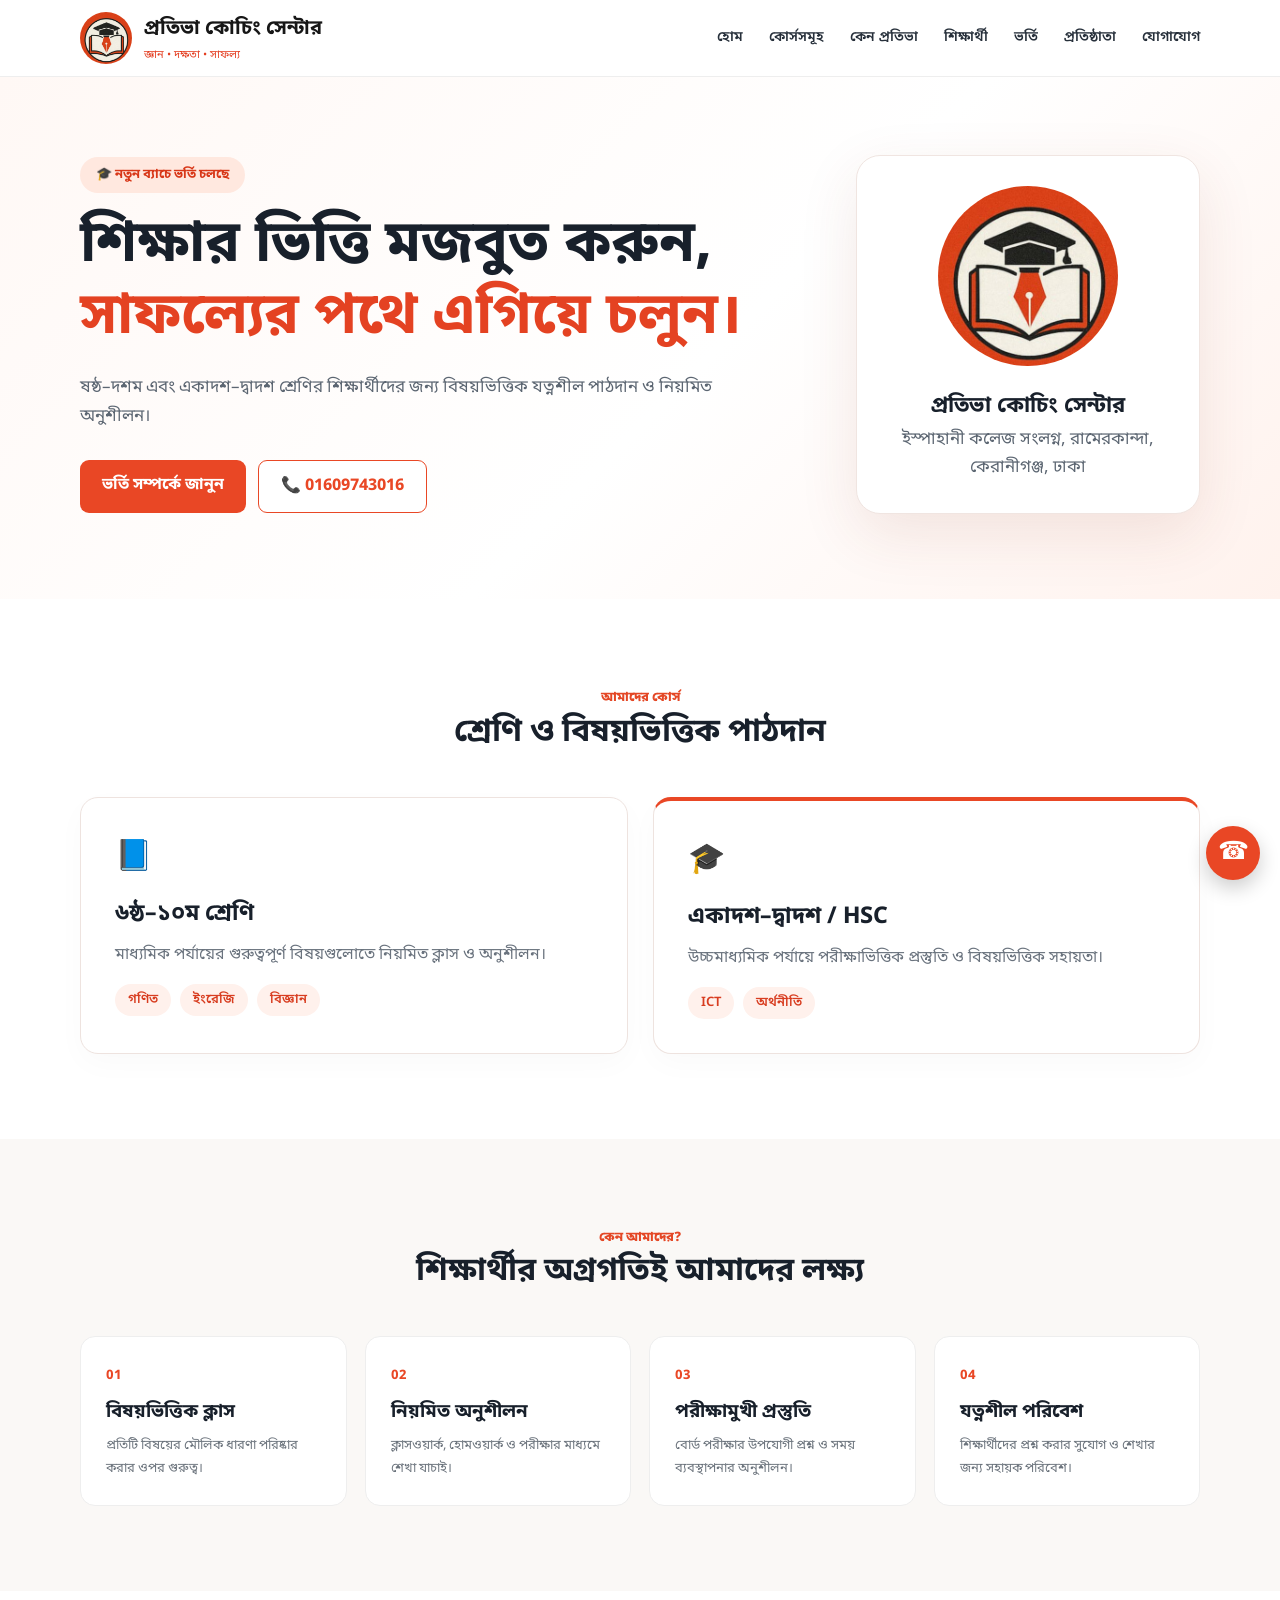
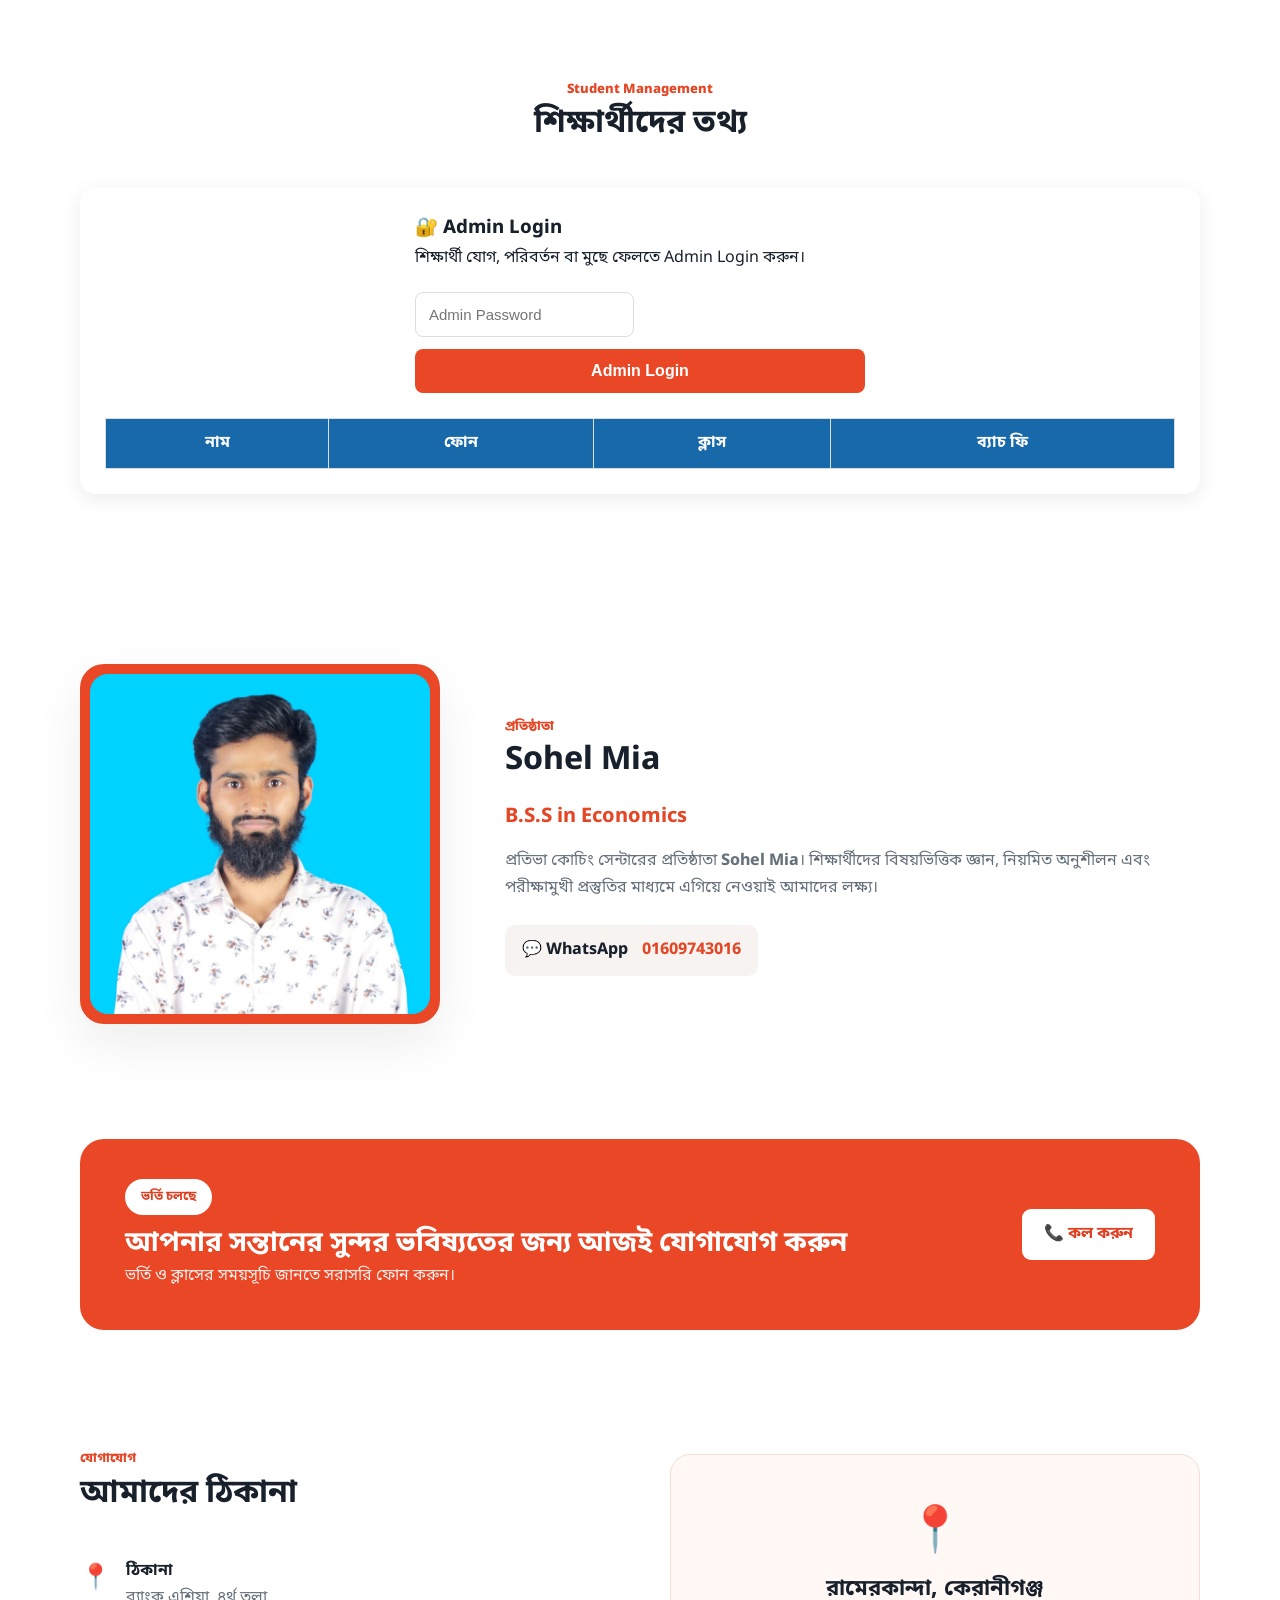
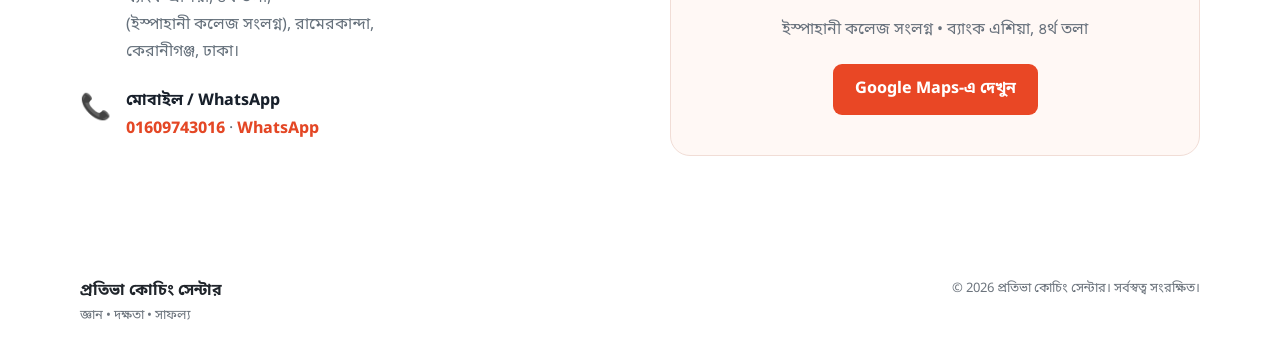
==== commit b3037070: "Add initial HTML structure for coaching center website This HTML file includes the structure and sty" ====
--- a/index.html
+++ b/index.html
@@ -13,7 +13,10 @@
   <link rel="stylesheet" href="style.css">
 
   <style>
-    /* Student Management */
+    /* =========================
+       STUDENT MANAGEMENT
+    ========================= */
+
     .student-box {
       background: white;
       padding: 25px;
@@ -35,6 +38,7 @@
       border: 1px solid #ddd;
       border-radius: 8px;
       font-size: 15px;
+      box-sizing: border-box;
     }
 
     .student-form button {
@@ -79,7 +83,28 @@
       cursor: pointer;
     }
 
+    .admin-login {
+      max-width: 450px;
+      margin: 0 auto;
+    }
+
+    .login-message {
+      margin-top: 12px;
+      font-weight: bold;
+    }
+
+    .logout-button {
+      background: #555;
+      color: white;
+      border: none;
+      padding: 9px 15px;
+      border-radius: 6px;
+      cursor: pointer;
+      margin-top: 15px;
+    }
+
     @media (max-width: 600px) {
+
       .student-form {
         grid-template-columns: 1fr;
       }
@@ -87,6 +112,7 @@
       .student-form button {
         grid-column: auto;
       }
+
     }
   </style>
 </head>
@@ -137,7 +163,9 @@
 <main>
 
 
-<!-- HOME -->
+<!-- =========================
+     HOME
+========================= -->
 
 <section id="home" class="hero">
 
@@ -194,7 +222,9 @@
 
 
 
-<!-- COURSES -->
+<!-- =========================
+     COURSES
+========================= -->
 
 <section id="courses" class="section">
 
@@ -273,7 +303,9 @@
 
 
 
-<!-- WHY -->
+<!-- =========================
+     WHY
+========================= -->
 
 <section id="why" class="section soft">
 
@@ -363,7 +395,9 @@
 
 
 
-<!-- STUDENTS -->
+<!-- =========================
+     STUDENTS
+========================= -->
 
 <section id="students" class="section">
 
@@ -382,51 +416,118 @@
 
     <div class="student-box">
 
-      <h3>
-        ➕ নতুন শিক্ষার্থী যোগ করুন
-      </h3>
-
-
-      <div class="student-form">
-
-        <input
-          type="text"
-          id="studentName"
-          placeholder="শিক্ষার্থীর নাম"
+
+      <!-- =====================
+           ADMIN LOGIN
+      ====================== -->
+
+      <div id="adminLoginBox" class="admin-login">
+
+        <h3>
+          🔐 Admin Login
+        </h3>
+
+        <p>
+          শিক্ষার্থী যোগ, পরিবর্তন বা মুছে ফেলতে
+          Admin Login করুন।
+        </p>
+
+
+        <div class="student-form">
+
+          <input
+            type="password"
+            id="adminPassword"
+            placeholder="Admin Password"
+          >
+
+          <button
+            class="btn primary"
+            onclick="adminLogin()"
+          >
+            Admin Login
+          </button>
+
+        </div>
+
+
+        <p
+          id="loginMessage"
+          class="login-message"
+        ></p>
+
+      </div>
+
+
+
+      <!-- =====================
+           ADMIN PANEL
+      ====================== -->
+
+      <div
+        id="adminPanel"
+        style="display:none;"
+      >
+
+        <h3>
+          ➕ নতুন শিক্ষার্থী যোগ করুন
+        </h3>
+
+
+        <div class="student-form">
+
+          <input
+            type="text"
+            id="studentName"
+            placeholder="শিক্ষার্থীর নাম"
+          >
+
+
+          <input
+            type="text"
+            id="studentPhone"
+            placeholder="মোবাইল নম্বর"
+          >
+
+
+          <input
+            type="text"
+            id="studentClass"
+            placeholder="ক্লাস"
+          >
+
+
+          <input
+            type="number"
+            id="studentFee"
+            placeholder="ব্যাচ ফি"
+          >
+
+
+          <button
+            class="btn primary"
+            onclick="addStudent()"
+          >
+            শিক্ষার্থী যোগ করুন
+          </button>
+
+        </div>
+
+
+        <button
+          class="logout-button"
+          onclick="adminLogout()"
         >
-
-
-        <input
-          type="text"
-          id="studentPhone"
-          placeholder="মোবাইল নম্বর"
-        >
-
-
-        <input
-          type="text"
-          id="studentClass"
-          placeholder="ক্লাস"
-        >
-
-
-        <input
-          type="number"
-          id="studentFee"
-          placeholder="ব্যাচ ফি"
-        >
-
-
-        <button
-          class="btn primary"
-          onclick="addStudent()"
-        >
-          শিক্ষার্থী যোগ করুন
+          Admin Logout
         </button>
 
       </div>
 
 
+
+      <!-- =====================
+           STUDENT TABLE
+      ====================== -->
 
       <div class="student-table-wrapper">
 
@@ -452,7 +553,10 @@
                 ব্যাচ ফি
               </th>
 
-              <th>
+              <th
+                id="actionHeader"
+                style="display:none;"
+              >
                 Action
               </th>
 
@@ -477,7 +581,9 @@
 
 
 
-<!-- FOUNDER -->
+<!-- =========================
+     FOUNDER
+========================= -->
 
 <section id="founder" class="section founder-section">
 
@@ -547,7 +653,9 @@
 
 
 
-<!-- ADMISSION -->
+<!-- =========================
+     ADMISSION
+========================= -->
 
 <section id="admission" class="admission">
 
@@ -585,7 +693,9 @@
 
 
 
-<!-- CONTACT -->
+<!-- =========================
+     CONTACT
+========================= -->
 
 <section id="contact" class="section">
 
@@ -697,7 +807,9 @@
 
 
 
-<!-- FOOTER -->
+<!-- =========================
+     FOOTER
+========================= -->
 
 <footer>
 
@@ -732,7 +844,9 @@
 
 
 
-<!-- FLOATING CALL BUTTON -->
+<!-- =========================
+     FLOATING CALL BUTTON
+========================= -->
 
 <a
   class="float-call"
@@ -744,18 +858,27 @@
 
 
 
+<!-- =========================
+     JAVASCRIPT
+========================= -->
+
 <script>
 
-  /* Current Year */
+  /* =========================
+     CURRENT YEAR
+  ========================= */
 
   document.getElementById('year').textContent =
     new Date().getFullYear();
 
 
 
-  /* Mobile Menu */
-
-  document.querySelector('.menu')
+  /* =========================
+     MOBILE MENU
+  ========================= */
+
+  document
+    .querySelector('.menu')
     .addEventListener('click', () => {
 
       document
@@ -764,7 +887,6 @@
         .toggle('open');
 
     });
-
 
 
   document
@@ -784,9 +906,132 @@
 
 
 
-  /* Student Management */
+  /* =========================
+     ADMIN LOGIN
+  ========================= */
+
+  /*
+    আপাতত Admin Password:
+    Sohel23B
+
+    গুরুত্বপূর্ণ:
+    এটি শুধুমাত্র Frontend Demo Login।
+    প্রকৃত নিরাপত্তার জন্য Backend/
+    Supabase Authentication প্রয়োজন।
+  */
+
+  const ADMIN_PASSWORD = "Sohel23B";
+
+  let isAdmin = false;
+
+
+
+  function adminLogin() {
+
+    const password =
+      document
+        .getElementById('adminPassword')
+        .value
+        .trim();
+
+
+    if (password === ADMIN_PASSWORD) {
+
+      isAdmin = true;
+
+
+      document
+        .getElementById('adminLoginBox')
+        .style.display = 'none';
+
+
+      document
+        .getElementById('adminPanel')
+        .style.display = 'block';
+
+
+      document
+        .getElementById('actionHeader')
+        .style.display = 'table-cell';
+
+
+      document
+        .getElementById('loginMessage')
+        .textContent = '';
+
+
+      showAdminActions();
+
+
+    } else {
+
+      document
+        .getElementById('loginMessage')
+        .textContent =
+        '❌ ভুল Admin Password।';
+
+
+      document
+        .getElementById('loginMessage')
+        .style.color = 'red';
+
+    }
+
+  }
+
+
+
+  /* =========================
+     ADMIN LOGOUT
+  ========================= */
+
+  function adminLogout() {
+
+    isAdmin = false;
+
+
+    document
+      .getElementById('adminPanel')
+      .style.display = 'none';
+
+
+    document
+      .getElementById('adminLoginBox')
+      .style.display = 'block';
+
+
+    document
+      .getElementById('actionHeader')
+      .style.display = 'none';
+
+
+    document
+      .getElementById('adminPassword')
+      .value = '';
+
+
+    removeAdminActions();
+
+  }
+
+
+
+  /* =========================
+     ADD STUDENT
+  ========================= */
 
   function addStudent() {
+
+    if (!isAdmin) {
+
+      alert(
+        'শুধু Admin শিক্ষার্থী যোগ করতে পারবেন।'
+      );
+
+      return;
+
+    }
+
 
     const name =
       document
@@ -817,9 +1062,16 @@
 
 
 
-    if (!name || !phone || !studentClass || !fee) {
-
-      alert('দয়া করে সব তথ্য পূরণ করুন।');
+    if (
+      !name ||
+      !phone ||
+      !studentClass ||
+      !fee
+    ) {
+
+      alert(
+        'দয়া করে সব তথ্য পূরণ করুন।'
+      );
 
       return;
 
@@ -828,7 +1080,8 @@
 
 
     const table =
-      document.getElementById('studentList');
+      document
+        .getElementById('studentList');
 
 
     const row =
@@ -853,11 +1106,54 @@
 
 
 
+    if (isAdmin) {
+
+      addDeleteButton(row);
+
+    }
+
+
+
+    /* Clear Form */
+
+    document
+      .getElementById('studentName')
+      .value = '';
+
+
+    document
+      .getElementById('studentPhone')
+      .value = '';
+
+
+    document
+      .getElementById('studentClass')
+      .value = '';
+
+
+    document
+      .getElementById('studentFee')
+      .value = '';
+
+  }
+
+
+
+  /* =========================
+     DELETE BUTTON
+  ========================= */
+
+  function addDeleteButton(row) {
+
+    if (row.cells.length >= 5) {
+      return;
+    }
+
+
     const actionCell =
       row.insertCell(4);
 
 
-
     const deleteButton =
       document.createElement('button');
 
@@ -870,45 +1166,87 @@
       'delete-student';
 
 
-
     deleteButton.onclick =
       function () {
 
-        row.remove();
+        if (!isAdmin) {
+
+          alert(
+            'শুধু Admin শিক্ষার্থী মুছতে পারবেন।'
+          );
+
+          return;
+
+        }
+
+
+        if (
+          confirm(
+            'এই শিক্ষার্থীকে মুছে ফেলতে চান?'
+          )
+        ) {
+
+          row.remove();
+
+        }
 
       };
-
 
 
     actionCell.appendChild(
       deleteButton
     );
 
-
-
-    /* Clear Form */
-
-    document.getElementById(
-      'studentName'
-    ).value = '';
-
-
-    document.getElementById(
-      'studentPhone'
-    ).value = '';
-
-
-    document.getElementById(
-      'studentClass'
-    ).value = '';
-
-
-    document.getElementById(
-      'studentFee'
-    ).value = '';
-
   }
 
+
+
+  /* =========================
+     SHOW ADMIN ACTIONS
+  ========================= */
+
+  function showAdminActions() {
+
+    const rows =
+      document
+        .getElementById('studentList')
+        .rows;
+
+
+    for (let row of rows) {
+
+      addDeleteButton(row);
+
+    }
+
+  }
+
+
+
+  /* =========================
+     REMOVE ADMIN ACTIONS
+  ========================= */
+
+  function removeAdminActions() {
+
+    const rows =
+      document
+        .getElementById('studentList')
+        .rows;
+
+
+    for (let row of rows) {
+
+      if (row.cells.length >= 5) {
+
+        row.deleteCell(4);
+
+      }
+
+    }
+
+  }
+
 </script>
 
 
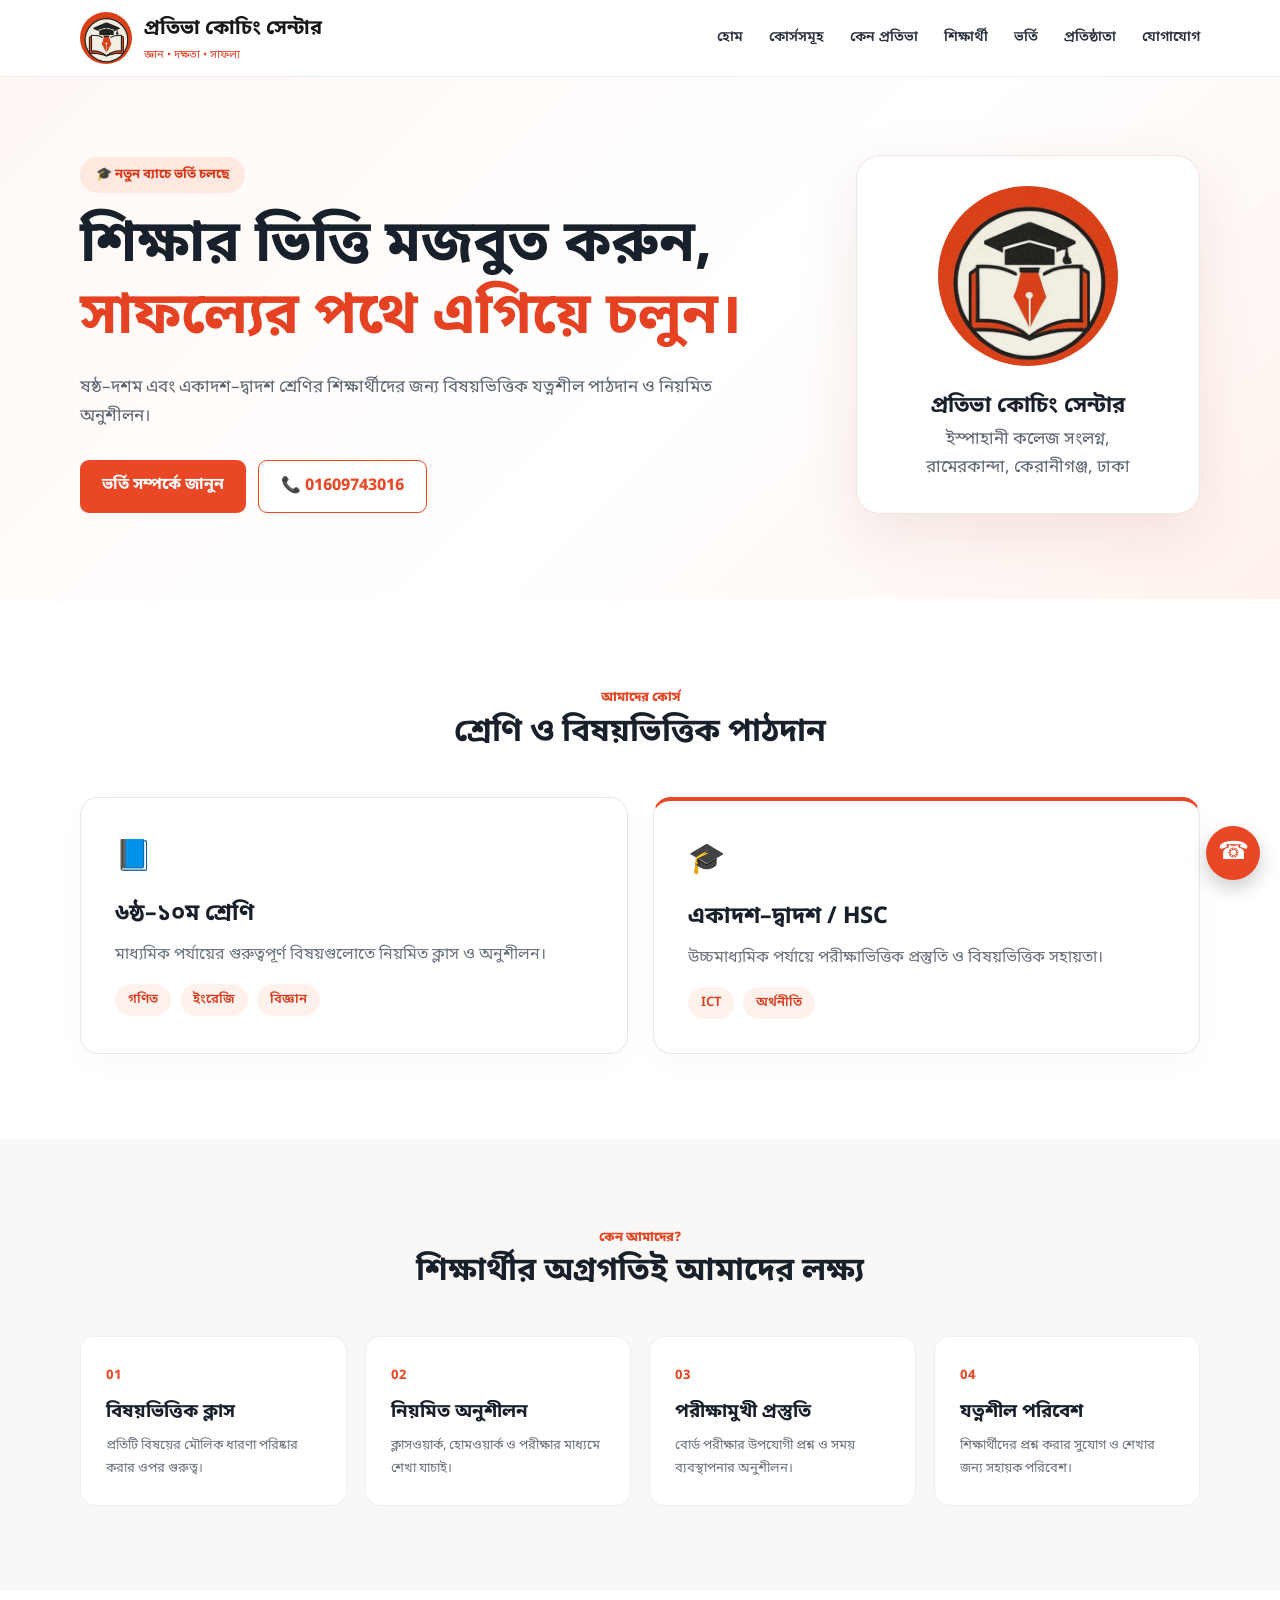
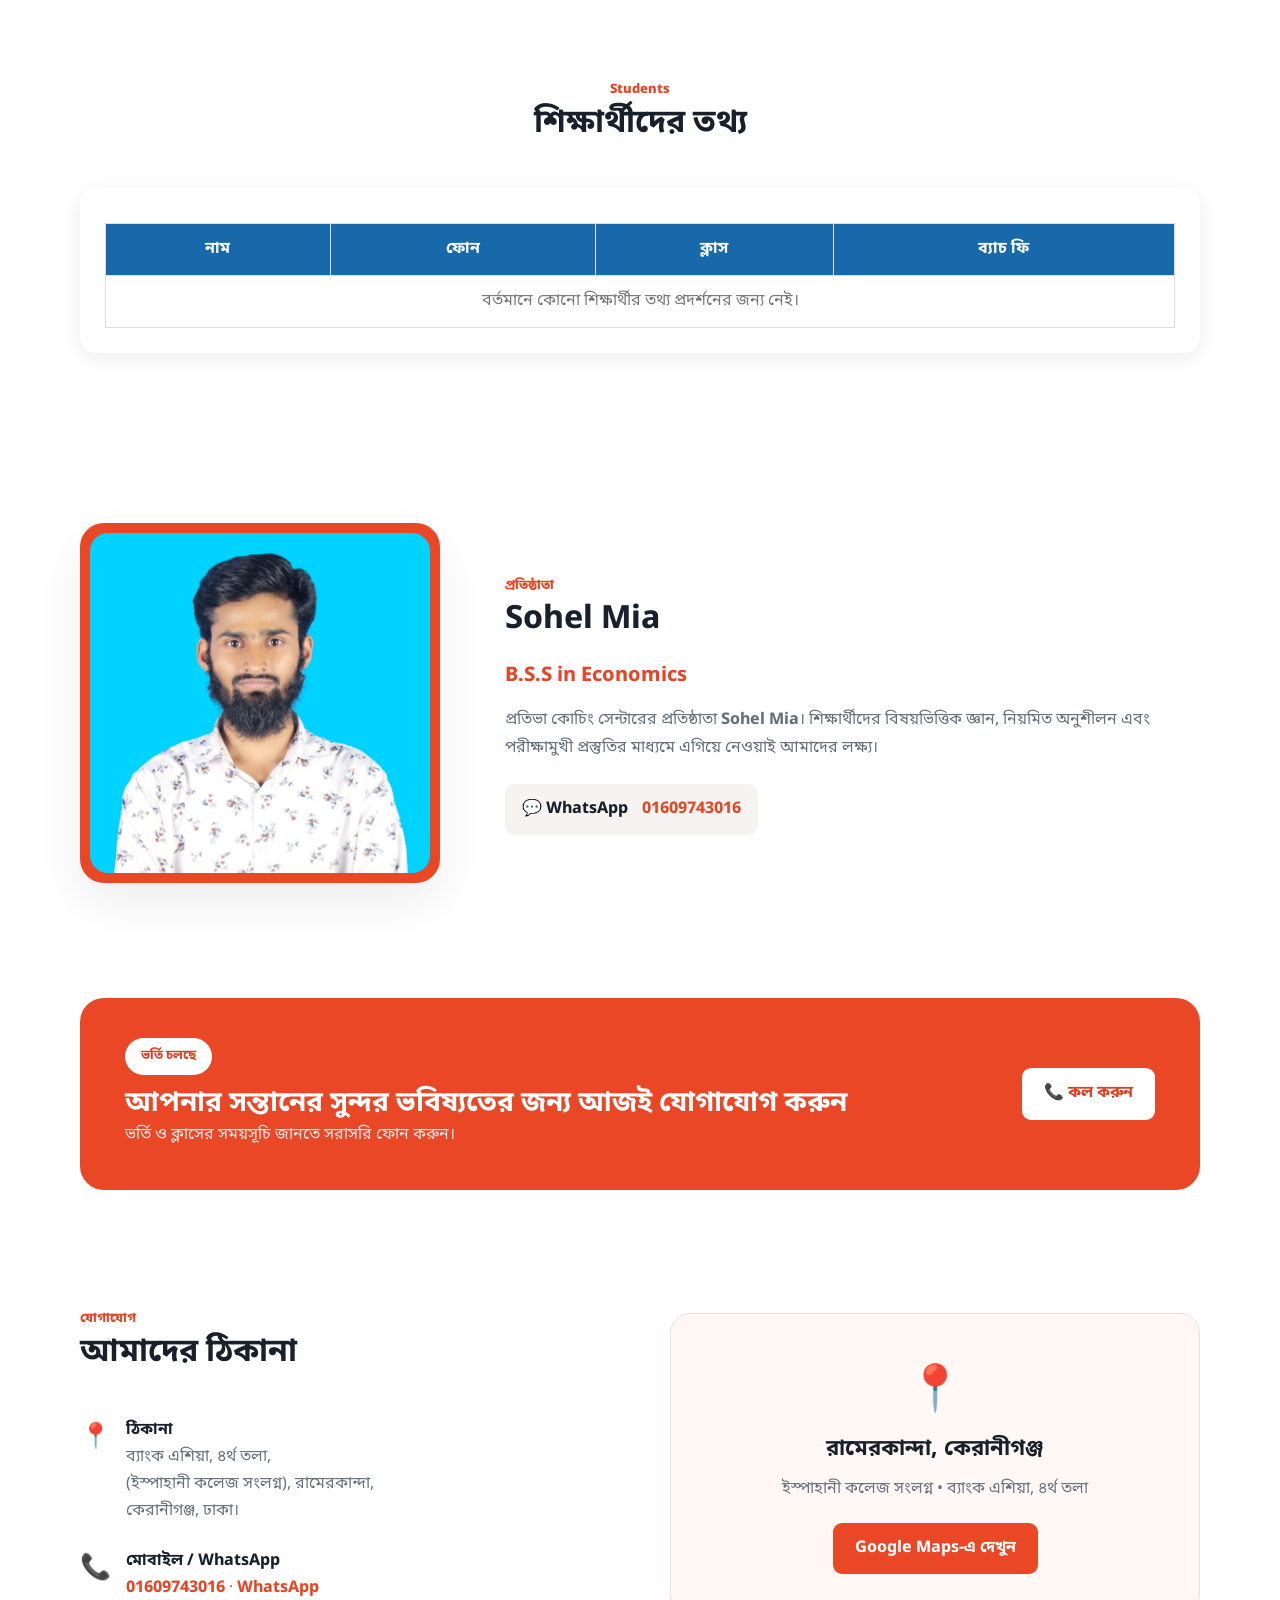
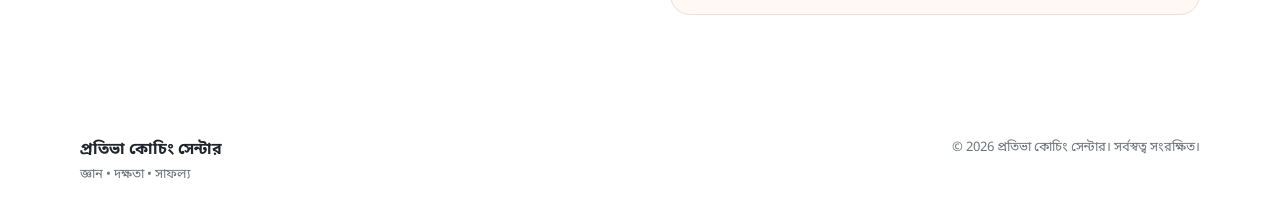
==== commit 4bd8f8a3: "Refactor index.html for layout and style updates Refactor HTML structure and update styles for impro" ====
--- a/index.html
+++ b/index.html
@@ -13,8 +13,9 @@
   <link rel="stylesheet" href="style.css">
 
   <style>
+
     /* =========================
-       STUDENT MANAGEMENT
+       STUDENT SECTION
     ========================= */
 
     .student-box {
@@ -25,47 +26,21 @@
       margin-top: 25px;
     }
 
-    .student-form {
-      display: grid;
-      grid-template-columns: repeat(2, 1fr);
-      gap: 12px;
-      margin-top: 20px;
-    }
-
-    .student-form input {
-      width: 100%;
-      padding: 13px;
-      border: 1px solid #ddd;
-      border-radius: 8px;
-      font-size: 15px;
-      box-sizing: border-box;
-    }
-
-    .student-form button {
-      grid-column: 1 / -1;
-      padding: 13px;
-      border: none;
-      border-radius: 8px;
-      cursor: pointer;
-      font-size: 16px;
-      font-weight: bold;
-    }
-
     .student-table-wrapper {
       overflow-x: auto;
-      margin-top: 25px;
+      margin-top: 10px;
     }
 
     .student-table {
       width: 100%;
-      min-width: 650px;
+      min-width: 600px;
       border-collapse: collapse;
     }
 
     .student-table th,
     .student-table td {
       border: 1px solid #ddd;
-      padding: 11px;
+      padding: 12px;
       text-align: center;
     }
 
@@ -74,90 +49,94 @@
       color: white;
     }
 
-    .delete-student {
-      background: #d32f2f;
-      color: white;
-      border: none;
-      padding: 7px 12px;
-      border-radius: 5px;
-      cursor: pointer;
+    .student-empty {
+      text-align: center;
+      padding: 25px;
+      color: #777;
     }
 
-    .admin-login {
-      max-width: 450px;
-      margin: 0 auto;
-    }
-
-    .login-message {
-      margin-top: 12px;
-      font-weight: bold;
-    }
-
-    .logout-button {
-      background: #555;
-      color: white;
-      border: none;
-      padding: 9px 15px;
-      border-radius: 6px;
-      cursor: pointer;
-      margin-top: 15px;
-    }
-
-    @media (max-width: 600px) {
-
-      .student-form {
-        grid-template-columns: 1fr;
-      }
-
-      .student-form button {
-        grid-column: auto;
-      }
-
-    }
   </style>
+
 </head>
 
 
 <body>
 
+
+<!-- =========================
+     HEADER
+========================= -->
+
 <header class="header">
 
   <div class="container nav">
 
     <a class="brand" href="#home">
 
-      <img src="logo.jpg" alt="প্রতিভা কোচিং সেন্টার লোগো">
+      <img
+        src="logo.jpg"
+        alt="প্রতিভা কোচিং সেন্টার লোগো"
+      >
 
       <div>
-        <strong>প্রতিভা কোচিং সেন্টার</strong>
-        <span>জ্ঞান • দক্ষতা • সাফল্য</span>
+
+        <strong>
+          প্রতিভা কোচিং সেন্টার
+        </strong>
+
+        <span>
+          জ্ঞান • দক্ষতা • সাফল্য
+        </span>
+
       </div>
 
     </a>
 
-    <button class="menu" aria-label="মেনু">☰</button>
+
+    <button
+      class="menu"
+      aria-label="মেনু"
+    >
+      ☰
+    </button>
+
 
     <nav id="navlinks">
 
-      <a href="#home">হোম</a>
-
-      <a href="#courses">কোর্সসমূহ</a>
-
-      <a href="#why">কেন প্রতিভা</a>
-
-      <a href="#students">শিক্ষার্থী</a>
-
-      <a href="#admission">ভর্তি</a>
-
-      <a href="#founder">প্রতিষ্ঠাতা</a>
-
-      <a href="#contact">যোগাযোগ</a>
+      <a href="#home">
+        হোম
+      </a>
+
+      <a href="#courses">
+        কোর্সসমূহ
+      </a>
+
+      <a href="#why">
+        কেন প্রতিভা
+      </a>
+
+      <a href="#students">
+        শিক্ষার্থী
+      </a>
+
+      <a href="#admission">
+        ভর্তি
+      </a>
+
+      <a href="#founder">
+        প্রতিষ্ঠাতা
+      </a>
+
+      <a href="#contact">
+        যোগাযোগ
+      </a>
 
     </nav>
 
   </div>
 
 </header>
+
 
 
 <main>
@@ -177,24 +156,43 @@
         🎓 নতুন ব্যাচে ভর্তি চলছে
       </div>
 
+
       <h1>
+
         শিক্ষার ভিত্তি মজবুত করুন,
+
         <br>
-        <em>সাফল্যের পথে এগিয়ে চলুন।</em>
+
+        <em>
+          সাফল্যের পথে এগিয়ে চলুন।
+        </em>
+
       </h1>
 
+
       <p>
-        ষষ্ঠ–দশম এবং একাদশ–দ্বাদশ শ্রেণির শিক্ষার্থীদের জন্য
-        বিষয়ভিত্তিক যত্নশীল পাঠদান ও নিয়মিত অনুশীলন।
+
+        ষষ্ঠ–দশম এবং একাদশ–দ্বাদশ শ্রেণির
+        শিক্ষার্থীদের জন্য বিষয়ভিত্তিক
+        যত্নশীল পাঠদান ও নিয়মিত অনুশীলন।
+
       </p>
 
+
       <div class="buttons">
 
-        <a class="btn primary" href="#admission">
+        <a
+          class="btn primary"
+          href="#admission"
+        >
           ভর্তি সম্পর্কে জানুন
         </a>
 
-        <a class="btn outline" href="tel:01609743016">
+
+        <a
+          class="btn outline"
+          href="tel:01609743016"
+        >
           📞 01609743016
         </a>
 
@@ -203,15 +201,28 @@
     </div>
 
 
+
     <div class="hero-card">
 
-      <img src="logo.jpg" alt="প্রতিভা কোচিং সেন্টার">
-
-      <h3>প্রতিভা কোচিং সেন্টার</h3>
+      <img
+        src="logo.jpg"
+        alt="প্রতিভা কোচিং সেন্টার"
+      >
+
+
+      <h3>
+        প্রতিভা কোচিং সেন্টার
+      </h3>
+
 
       <p>
+
         ইস্পাহানী কলেজ সংলগ্ন,
+
+        <br>
+
         রামেরকান্দা, কেরানীগঞ্জ, ঢাকা
+
       </p>
 
     </div>
@@ -226,13 +237,19 @@
      COURSES
 ========================= -->
 
-<section id="courses" class="section">
+<section
+  id="courses"
+  class="section"
+>
 
   <div class="container">
 
     <div class="section-title">
 
-      <span>আমাদের কোর্স</span>
+      <span>
+        আমাদের কোর্স
+      </span>
+
 
       <h2>
         শ্রেণি ও বিষয়ভিত্তিক পাঠদান
@@ -241,29 +258,43 @@
     </div>
 
 
+
     <div class="cards">
 
 
       <article class="card">
 
-        <div class="icon">📘</div>
+        <div class="icon">
+          📘
+        </div>
+
 
         <h3>
           ৬ষ্ঠ–১০ম শ্রেণি
         </h3>
 
+
         <p>
-          মাধ্যমিক পর্যায়ের গুরুত্বপূর্ণ বিষয়গুলোতে
-          নিয়মিত ক্লাস ও অনুশীলন।
+
+          মাধ্যমিক পর্যায়ের গুরুত্বপূর্ণ
+          বিষয়গুলোতে নিয়মিত ক্লাস ও অনুশীলন।
+
         </p>
 
+
         <ul>
 
-          <li>গণিত</li>
-
-          <li>ইংরেজি</li>
-
-          <li>বিজ্ঞান</li>
+          <li>
+            গণিত
+          </li>
+
+          <li>
+            ইংরেজি
+          </li>
+
+          <li>
+            বিজ্ঞান
+          </li>
 
         </ul>
 
@@ -273,22 +304,33 @@
 
       <article class="card featured">
 
-        <div class="icon">🎓</div>
+        <div class="icon">
+          🎓
+        </div>
+
 
         <h3>
           একাদশ–দ্বাদশ / HSC
         </h3>
 
+
         <p>
-          উচ্চমাধ্যমিক পর্যায়ে পরীক্ষাভিত্তিক প্রস্তুতি
-          ও বিষয়ভিত্তিক সহায়তা।
+
+          উচ্চমাধ্যমিক পর্যায়ে পরীক্ষাভিত্তিক
+          প্রস্তুতি ও বিষয়ভিত্তিক সহায়তা।
+
         </p>
 
+
         <ul>
 
-          <li>ICT</li>
-
-          <li>অর্থনীতি</li>
+          <li>
+            ICT
+          </li>
+
+          <li>
+            অর্থনীতি
+          </li>
 
         </ul>
 
@@ -307,13 +349,19 @@
      WHY
 ========================= -->
 
-<section id="why" class="section soft">
+<section
+  id="why"
+  class="section soft"
+>
 
   <div class="container">
 
     <div class="section-title">
 
-      <span>কেন আমাদের?</span>
+      <span>
+        কেন আমাদের?
+      </span>
+
 
       <h2>
         শিক্ষার্থীর অগ্রগতিই আমাদের লক্ষ্য
@@ -322,71 +370,101 @@
     </div>
 
 
+
     <div class="features">
 
+
       <div>
 
-        <b>01</b>
+        <b>
+          01
+        </b>
+
 
         <h3>
           বিষয়ভিত্তিক ক্লাস
         </h3>
 
+
         <p>
+
           প্রতিটি বিষয়ের মৌলিক ধারণা পরিষ্কার
           করার ওপর গুরুত্ব।
+
         </p>
 
       </div>
 
 
+
       <div>
 
-        <b>02</b>
+        <b>
+          02
+        </b>
+
 
         <h3>
           নিয়মিত অনুশীলন
         </h3>
 
+
         <p>
+
           ক্লাসওয়ার্ক, হোমওয়ার্ক ও পরীক্ষার
           মাধ্যমে শেখা যাচাই।
+
         </p>
 
       </div>
 
 
+
       <div>
 
-        <b>03</b>
+        <b>
+          03
+        </b>
+
 
         <h3>
           পরীক্ষামুখী প্রস্তুতি
         </h3>
 
+
         <p>
+
           বোর্ড পরীক্ষার উপযোগী প্রশ্ন ও
           সময় ব্যবস্থাপনার অনুশীলন।
+
         </p>
 
       </div>
 
 
+
       <div>
 
-        <b>04</b>
+        <b>
+          04
+        </b>
+
 
         <h3>
           যত্নশীল পরিবেশ
         </h3>
 
+
         <p>
+
           শিক্ষার্থীদের প্রশ্ন করার সুযোগ ও
           শেখার জন্য সহায়ক পরিবেশ।
+
         </p>
 
       </div>
 
+
     </div>
 
   </div>
@@ -399,13 +477,20 @@
      STUDENTS
 ========================= -->
 
-<section id="students" class="section">
+<section
+  id="students"
+  class="section"
+>
 
   <div class="container">
 
+
     <div class="section-title">
 
-      <span>Student Management</span>
+      <span>
+        Students
+      </span>
+
 
       <h2>
         শিক্ষার্থীদের তথ্য
@@ -414,124 +499,15 @@
     </div>
 
 
+
     <div class="student-box">
 
 
-      <!-- =====================
-           ADMIN LOGIN
-      ====================== -->
-
-      <div id="adminLoginBox" class="admin-login">
-
-        <h3>
-          🔐 Admin Login
-        </h3>
-
-        <p>
-          শিক্ষার্থী যোগ, পরিবর্তন বা মুছে ফেলতে
-          Admin Login করুন।
-        </p>
-
-
-        <div class="student-form">
-
-          <input
-            type="password"
-            id="adminPassword"
-            placeholder="Admin Password"
-          >
-
-          <button
-            class="btn primary"
-            onclick="adminLogin()"
-          >
-            Admin Login
-          </button>
-
-        </div>
-
-
-        <p
-          id="loginMessage"
-          class="login-message"
-        ></p>
-
-      </div>
-
-
-
-      <!-- =====================
-           ADMIN PANEL
-      ====================== -->
-
-      <div
-        id="adminPanel"
-        style="display:none;"
-      >
-
-        <h3>
-          ➕ নতুন শিক্ষার্থী যোগ করুন
-        </h3>
-
-
-        <div class="student-form">
-
-          <input
-            type="text"
-            id="studentName"
-            placeholder="শিক্ষার্থীর নাম"
-          >
-
-
-          <input
-            type="text"
-            id="studentPhone"
-            placeholder="মোবাইল নম্বর"
-          >
-
-
-          <input
-            type="text"
-            id="studentClass"
-            placeholder="ক্লাস"
-          >
-
-
-          <input
-            type="number"
-            id="studentFee"
-            placeholder="ব্যাচ ফি"
-          >
-
-
-          <button
-            class="btn primary"
-            onclick="addStudent()"
-          >
-            শিক্ষার্থী যোগ করুন
-          </button>
-
-        </div>
-
-
-        <button
-          class="logout-button"
-          onclick="adminLogout()"
-        >
-          Admin Logout
-        </button>
-
-      </div>
-
-
-
-      <!-- =====================
-           STUDENT TABLE
-      ====================== -->
-
       <div class="student-table-wrapper">
 
+
         <table class="student-table">
+
 
           <thead>
 
@@ -553,25 +529,44 @@
                 ব্যাচ ফি
               </th>
 
-              <th
-                id="actionHeader"
-                style="display:none;"
+            </tr>
+
+          </thead>
+
+
+
+          <tbody id="studentList">
+
+
+            <!--
+              শিক্ষার্থীদের তথ্য
+              এখানে পরে Database থেকে আসবে।
+            -->
+
+
+            <tr>
+
+              <td
+                colspan="4"
+                class="student-empty"
               >
-                Action
-              </th>
+
+                বর্তমানে কোনো শিক্ষার্থীর তথ্য
+                প্রদর্শনের জন্য নেই।
+
+              </td>
 
             </tr>
 
-          </thead>
-
-
-          <tbody id="studentList">
 
           </tbody>
 
+
         </table>
 
-      </div>
+
+      </div>
+
 
     </div>
 
@@ -585,9 +580,13 @@
      FOUNDER
 ========================= -->
 
-<section id="founder" class="section founder-section">
+<section
+  id="founder"
+  class="section founder-section"
+>
 
   <div class="container founder-grid">
+
 
     <div class="founder-photo">
 
@@ -599,11 +598,16 @@
     </div>
 
 
+
     <div>
 
+
       <div class="section-title left">
 
-        <span>প্রতিষ্ঠাতা</span>
+        <span>
+          প্রতিষ্ঠাতা
+        </span>
+
 
         <h2>
           Sohel Mia
@@ -612,9 +616,13 @@
       </div>
 
 
+
       <h3 class="degree">
+
         B.S.S in Economics
+
       </h3>
+
 
 
       <p class="founder-text">
@@ -630,11 +638,13 @@
       </p>
 
 
+
       <div class="founder-contact">
 
         <span>
           💬 WhatsApp
         </span>
+
 
         <a
           href="https://wa.me/8801609743016"
@@ -645,6 +655,7 @@
 
       </div>
 
+
     </div>
 
   </div>
@@ -657,9 +668,13 @@
      ADMISSION
 ========================= -->
 
-<section id="admission" class="admission">
+<section
+  id="admission"
+  class="admission"
+>
 
   <div class="container admission-box">
+
 
     <div>
 
@@ -667,17 +682,24 @@
         ভর্তি চলছে
       </span>
 
+
       <h2>
+
         আপনার সন্তানের সুন্দর ভবিষ্যতের জন্য
         আজই যোগাযোগ করুন
+
       </h2>
 
+
       <p>
+
         ভর্তি ও ক্লাসের সময়সূচি জানতে
         সরাসরি ফোন করুন।
+
       </p>
 
     </div>
+
 
 
     <a
@@ -687,6 +709,7 @@
       📞 কল করুন
     </a>
 
+
   </div>
 
 </section>
@@ -697,15 +720,23 @@
      CONTACT
 ========================= -->
 
-<section id="contact" class="section">
+<section
+  id="contact"
+  class="section"
+>
 
   <div class="container contact-grid">
 
+
     <div>
 
+
       <div class="section-title left">
 
-        <span>যোগাযোগ</span>
+        <span>
+          যোগাযোগ
+        </span>
+
 
         <h2>
           আমাদের ঠিকানা
@@ -714,9 +745,13 @@
       </div>
 
 
+
       <div class="contact-item">
 
-        <span>📍</span>
+        <span>
+          📍
+        </span>
+
 
         <div>
 
@@ -724,13 +759,20 @@
             ঠিকানা
           </strong>
 
+
           <p>
+
             ব্যাংক এশিয়া, ৪র্থ তলা,
+
             <br>
+
             (ইস্পাহানী কলেজ সংলগ্ন),
             রামেরকান্দা,
+
             <br>
+
             কেরানীগঞ্জ, ঢাকা।
+
           </p>
 
         </div>
@@ -738,15 +780,20 @@
       </div>
 
 
+
       <div class="contact-item">
 
-        <span>📞</span>
+        <span>
+          📞
+        </span>
+
 
         <div>
 
           <strong>
             মোবাইল / WhatsApp
           </strong>
+
 
           <p>
 
@@ -769,6 +816,7 @@
 
       </div>
 
+
     </div>
 
 
@@ -778,15 +826,20 @@
       <div class="map-icon">
         📍
       </div>
+
 
       <h3>
         রামেরকান্দা, কেরানীগঞ্জ
       </h3>
 
+
       <p>
+
         ইস্পাহানী কলেজ সংলগ্ন
         • ব্যাংক এশিয়া, ৪র্থ তলা
+
       </p>
+
 
       <a
         class="btn primary"
@@ -796,6 +849,7 @@
         Google Maps-এ দেখুন
       </a>
 
+
     </div>
 
   </div>
@@ -814,6 +868,7 @@
 <footer>
 
   <div class="container footer">
+
 
     <div>
 
@@ -821,6 +876,7 @@
         প্রতিভা কোচিং সেন্টার
       </strong>
 
+
       <p>
         জ্ঞান • দক্ষতা • সাফল্য
       </p>
@@ -828,15 +884,19 @@
     </div>
 
 
+
     <p>
 
       ©
+
       <span id="year"></span>
 
       প্রতিভা কোচিং সেন্টার।
+
       সর্বস্বত্ব সংরক্ষিত।
 
     </p>
+
 
   </div>
 
@@ -864,388 +924,50 @@
 
 <script>
 
-  /* =========================
-     CURRENT YEAR
-  ========================= */
-
-  document.getElementById('year').textContent =
-    new Date().getFullYear();
-
-
-
-  /* =========================
-     MOBILE MENU
-  ========================= */
-
-  document
-    .querySelector('.menu')
-    .addEventListener('click', () => {
+
+/* =========================
+   CURRENT YEAR
+========================= */
+
+document
+  .getElementById('year')
+  .textContent =
+  new Date().getFullYear();
+
+
+
+/* =========================
+   MOBILE MENU
+========================= */
+
+document
+  .querySelector('.menu')
+  .addEventListener('click', () => {
+
+    document
+      .getElementById('navlinks')
+      .classList
+      .toggle('open');
+
+  });
+
+
+
+document
+  .querySelectorAll('#navlinks a')
+  .forEach(a => {
+
+    a.addEventListener('click', () => {
 
       document
         .getElementById('navlinks')
         .classList
-        .toggle('open');
+        .remove('open');
 
     });
 
-
-  document
-    .querySelectorAll('#navlinks a')
-    .forEach(a => {
-
-      a.addEventListener('click', () => {
-
-        document
-          .getElementById('navlinks')
-          .classList
-          .remove('open');
-
-      });
-
-    });
-
-
-
-  /* =========================
-     ADMIN LOGIN
-  ========================= */
-
-  /*
-    আপাতত Admin Password:
-    Sohel23B
-
-    গুরুত্বপূর্ণ:
-    এটি শুধুমাত্র Frontend Demo Login।
-    প্রকৃত নিরাপত্তার জন্য Backend/
-    Supabase Authentication প্রয়োজন।
-  */
-
-  const ADMIN_PASSWORD = "Sohel23B";
-
-  let isAdmin = false;
-
-
-
-  function adminLogin() {
-
-    const password =
-      document
-        .getElementById('adminPassword')
-        .value
-        .trim();
-
-
-    if (password === ADMIN_PASSWORD) {
-
-      isAdmin = true;
-
-
-      document
-        .getElementById('adminLoginBox')
-        .style.display = 'none';
-
-
-      document
-        .getElementById('adminPanel')
-        .style.display = 'block';
-
-
-      document
-        .getElementById('actionHeader')
-        .style.display = 'table-cell';
-
-
-      document
-        .getElementById('loginMessage')
-        .textContent = '';
-
-
-      showAdminActions();
-
-
-    } else {
-
-      document
-        .getElementById('loginMessage')
-        .textContent =
-        '❌ ভুল Admin Password।';
-
-
-      document
-        .getElementById('loginMessage')
-        .style.color = 'red';
-
-    }
-
-  }
-
-
-
-  /* =========================
-     ADMIN LOGOUT
-  ========================= */
-
-  function adminLogout() {
-
-    isAdmin = false;
-
-
-    document
-      .getElementById('adminPanel')
-      .style.display = 'none';
-
-
-    document
-      .getElementById('adminLoginBox')
-      .style.display = 'block';
-
-
-    document
-      .getElementById('actionHeader')
-      .style.display = 'none';
-
-
-    document
-      .getElementById('adminPassword')
-      .value = '';
-
-
-    removeAdminActions();
-
-  }
-
-
-
-  /* =========================
-     ADD STUDENT
-  ========================= */
-
-  function addStudent() {
-
-    if (!isAdmin) {
-
-      alert(
-        'শুধু Admin শিক্ষার্থী যোগ করতে পারবেন।'
-      );
-
-      return;
-
-    }
-
-
-    const name =
-      document
-        .getElementById('studentName')
-        .value
-        .trim();
-
-
-    const phone =
-      document
-        .getElementById('studentPhone')
-        .value
-        .trim();
-
-
-    const studentClass =
-      document
-        .getElementById('studentClass')
-        .value
-        .trim();
-
-
-    const fee =
-      document
-        .getElementById('studentFee')
-        .value
-        .trim();
-
-
-
-    if (
-      !name ||
-      !phone ||
-      !studentClass ||
-      !fee
-    ) {
-
-      alert(
-        'দয়া করে সব তথ্য পূরণ করুন।'
-      );
-
-      return;
-
-    }
-
-
-
-    const table =
-      document
-        .getElementById('studentList');
-
-
-    const row =
-      table.insertRow();
-
-
-
-    row.insertCell(0).textContent =
-      name;
-
-
-    row.insertCell(1).textContent =
-      phone;
-
-
-    row.insertCell(2).textContent =
-      studentClass;
-
-
-    row.insertCell(3).textContent =
-      fee;
-
-
-
-    if (isAdmin) {
-
-      addDeleteButton(row);
-
-    }
-
-
-
-    /* Clear Form */
-
-    document
-      .getElementById('studentName')
-      .value = '';
-
-
-    document
-      .getElementById('studentPhone')
-      .value = '';
-
-
-    document
-      .getElementById('studentClass')
-      .value = '';
-
-
-    document
-      .getElementById('studentFee')
-      .value = '';
-
-  }
-
-
-
-  /* =========================
-     DELETE BUTTON
-  ========================= */
-
-  function addDeleteButton(row) {
-
-    if (row.cells.length >= 5) {
-      return;
-    }
-
-
-    const actionCell =
-      row.insertCell(4);
-
-
-    const deleteButton =
-      document.createElement('button');
-
-
-    deleteButton.textContent =
-      'Delete';
-
-
-    deleteButton.className =
-      'delete-student';
-
-
-    deleteButton.onclick =
-      function () {
-
-        if (!isAdmin) {
-
-          alert(
-            'শুধু Admin শিক্ষার্থী মুছতে পারবেন।'
-          );
-
-          return;
-
-        }
-
-
-        if (
-          confirm(
-            'এই শিক্ষার্থীকে মুছে ফেলতে চান?'
-          )
-        ) {
-
-          row.remove();
-
-        }
-
-      };
-
-
-    actionCell.appendChild(
-      deleteButton
-    );
-
-  }
-
-
-
-  /* =========================
-     SHOW ADMIN ACTIONS
-  ========================= */
-
-  function showAdminActions() {
-
-    const rows =
-      document
-        .getElementById('studentList')
-        .rows;
-
-
-    for (let row of rows) {
-
-      addDeleteButton(row);
-
-    }
-
-  }
-
-
-
-  /* =========================
-     REMOVE ADMIN ACTIONS
-  ========================= */
-
-  function removeAdminActions() {
-
-    const rows =
-      document
-        .getElementById('studentList')
-        .rows;
-
-
-    for (let row of rows) {
-
-      if (row.cells.length >= 5) {
-
-        row.deleteCell(4);
-
-      }
-
-    }
-
-  }
+  });
+
 
 </script>
 
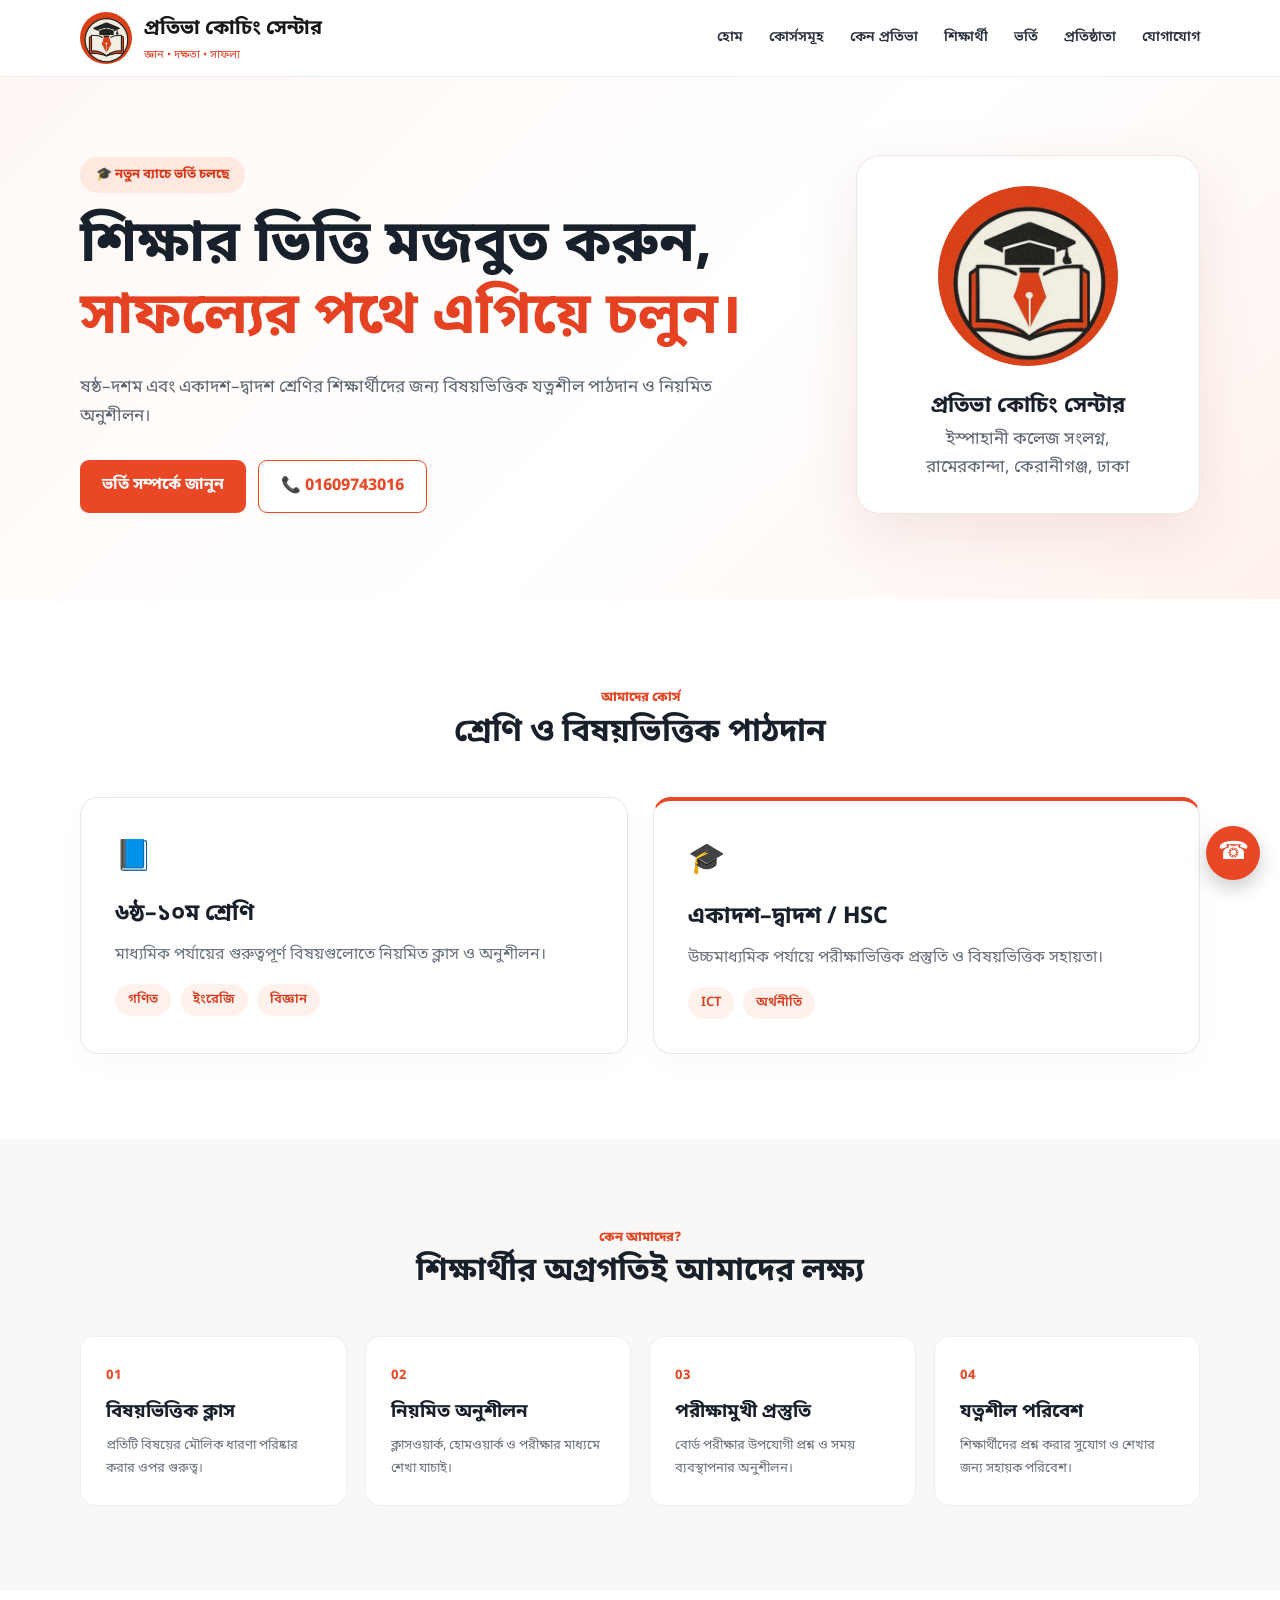
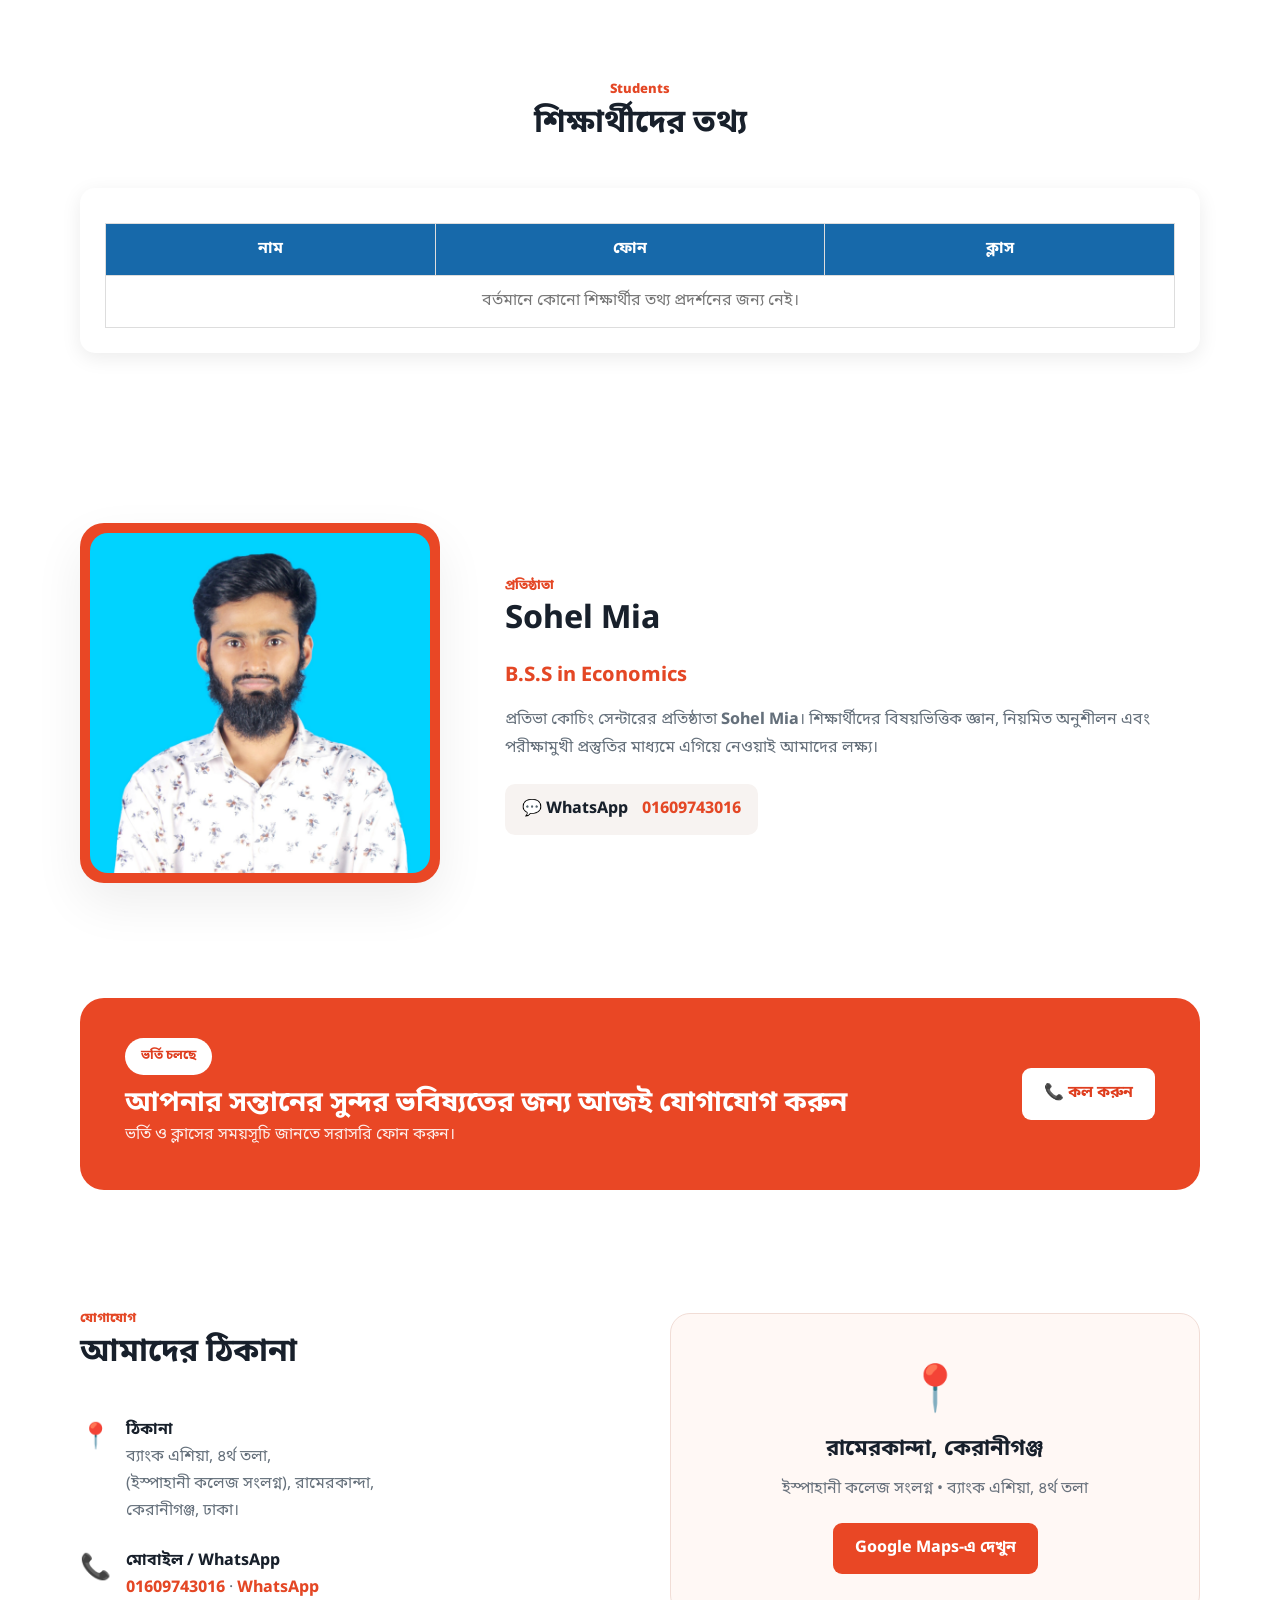
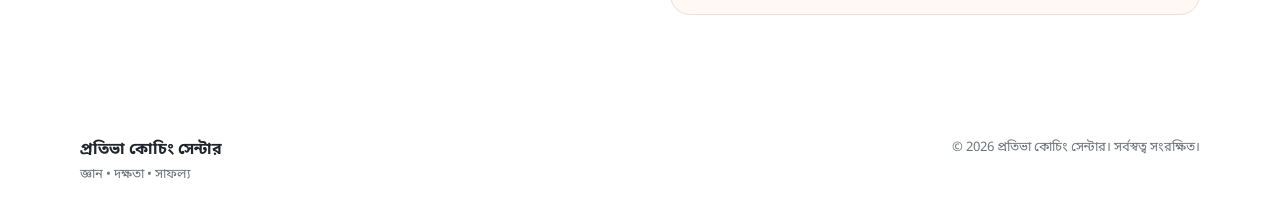
==== commit dd17a1ea: "Remove 'ব্যাচ ফি' column from table header" ====
--- a/index.html
+++ b/index.html
@@ -525,9 +525,6 @@
                 ক্লাস
               </th>
 
-              <th>
-                ব্যাচ ফি
-              </th>
 
             </tr>
 
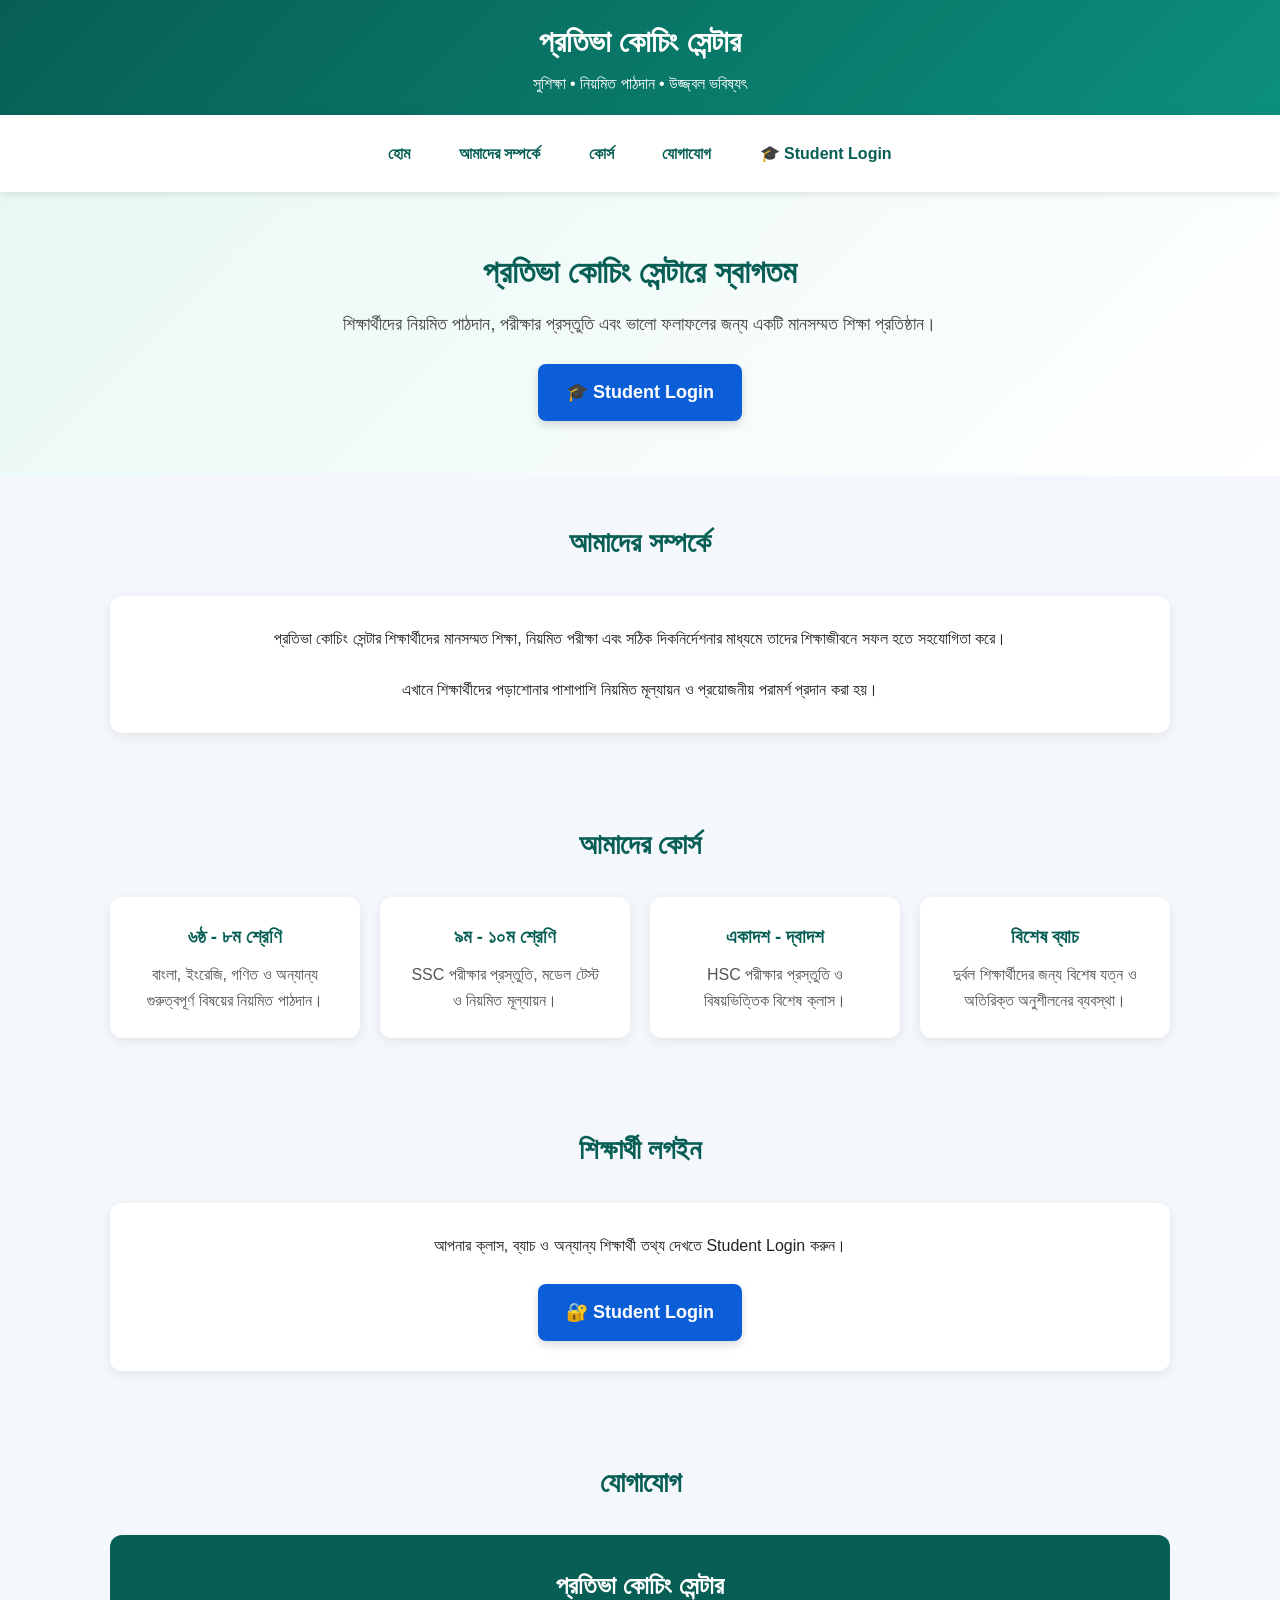
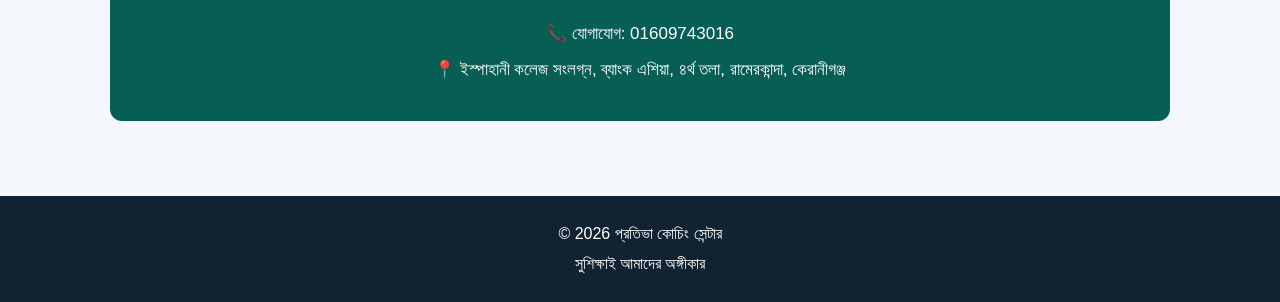
==== commit 6c858e1f: "Refactor index.html by removing stylesheet and updating styles Removed unused stylesheet link and up" ====
--- a/index.html
+++ b/index.html
@@ -10,964 +10,353 @@
 
   <title>প্রতিভা কোচিং সেন্টার</title>
 
-  <link rel="stylesheet" href="style.css">
-
   <style>
-
-    /* =========================
-       STUDENT SECTION
-    ========================= */
-
-    .student-box {
+    * {
+      margin: 0;
+      padding: 0;
+      box-sizing: border-box;
+    }
+
+    body {
+      font-family: Arial, "Noto Sans Bengali", sans-serif;
+      background: #f4f7fb;
+      color: #222;
+      line-height: 1.6;
+    }
+
+    /* Header */
+    header {
+      background: linear-gradient(135deg, #075e54, #0b8f7b);
+      color: white;
+      padding: 18px 15px;
+      text-align: center;
+    }
+
+    header h1 {
+      font-size: 30px;
+      margin-bottom: 5px;
+    }
+
+    header p {
+      font-size: 16px;
+    }
+
+    /* Navigation */
+    nav {
+      background: white;
+      padding: 12px;
+      text-align: center;
+      box-shadow: 0 2px 8px rgba(0,0,0,0.10);
+      position: sticky;
+      top: 0;
+      z-index: 100;
+    }
+
+    nav a {
+      display: inline-block;
+      margin: 5px 8px;
+      padding: 9px 14px;
+      color: #075e54;
+      text-decoration: none;
+      font-weight: bold;
+      border-radius: 6px;
+    }
+
+    nav a:hover {
+      background: #e7f5f2;
+    }
+
+    /* Hero */
+    .hero {
+      padding: 55px 20px;
+      text-align: center;
+      background: linear-gradient(135deg, #e8f8f5, #ffffff);
+    }
+
+    .hero h2 {
+      font-size: 32px;
+      color: #075e54;
+      margin-bottom: 12px;
+    }
+
+    .hero p {
+      font-size: 18px;
+      max-width: 750px;
+      margin: auto;
+      color: #444;
+    }
+
+    /* Login Button */
+    .login-btn {
+      display: inline-block;
+      margin-top: 25px;
+      padding: 14px 28px;
+      background: #0b5ed7;
+      color: white;
+      text-decoration: none;
+      border-radius: 8px;
+      font-size: 18px;
+      font-weight: bold;
+      box-shadow: 0 4px 10px rgba(0,0,0,0.15);
+    }
+
+    .login-btn:hover {
+      background: #084298;
+    }
+
+    /* Sections */
+    section {
+      padding: 45px 20px;
+      max-width: 1100px;
+      margin: auto;
+    }
+
+    .section-title {
+      text-align: center;
+      color: #075e54;
+      font-size: 28px;
+      margin-bottom: 30px;
+    }
+
+    /* Cards */
+    .cards {
+      display: grid;
+      grid-template-columns: repeat(auto-fit, minmax(220px, 1fr));
+      gap: 20px;
+    }
+
+    .card {
       background: white;
       padding: 25px;
-      border-radius: 15px;
-      box-shadow: 0 5px 20px rgba(0,0,0,0.08);
-      margin-top: 25px;
-    }
-
-    .student-table-wrapper {
-      overflow-x: auto;
-      margin-top: 10px;
-    }
-
-    .student-table {
-      width: 100%;
-      min-width: 600px;
-      border-collapse: collapse;
-    }
-
-    .student-table th,
-    .student-table td {
-      border: 1px solid #ddd;
-      padding: 12px;
-      text-align: center;
-    }
-
-    .student-table th {
-      background: #1769aa;
+      text-align: center;
+      border-radius: 12px;
+      box-shadow: 0 3px 12px rgba(0,0,0,0.08);
+    }
+
+    .card h3 {
+      color: #075e54;
+      margin-bottom: 10px;
+    }
+
+    .card p {
+      color: #555;
+    }
+
+    /* About */
+    .about {
+      background: white;
+      border-radius: 12px;
+      padding: 30px;
+      box-shadow: 0 3px 12px rgba(0,0,0,0.08);
+      text-align: center;
+    }
+
+    /* Contact */
+    .contact-box {
+      background: #075e54;
       color: white;
-    }
-
-    .student-empty {
-      text-align: center;
-      padding: 25px;
-      color: #777;
-    }
-
+      padding: 30px;
+      border-radius: 12px;
+      text-align: center;
+    }
+
+    .contact-box h3 {
+      font-size: 25px;
+      margin-bottom: 15px;
+    }
+
+    .contact-box p {
+      margin: 8px 0;
+      font-size: 17px;
+    }
+
+    /* Footer */
+    footer {
+      background: #123;
+      color: white;
+      text-align: center;
+      padding: 20px;
+      margin-top: 30px;
+    }
+
+    footer p {
+      margin: 5px 0;
+    }
+
+    /* Mobile */
+    @media (max-width: 600px) {
+
+      header h1 {
+        font-size: 25px;
+      }
+
+      .hero h2 {
+        font-size: 25px;
+      }
+
+      .hero p {
+        font-size: 16px;
+      }
+
+      nav a {
+        font-size: 14px;
+        padding: 7px 9px;
+        margin: 3px;
+      }
+
+      section {
+        padding: 30px 15px;
+      }
+    }
   </style>
-
 </head>
 
-
 <body>
 
-
-<!-- =========================
-     HEADER
-========================= -->
-
-<header class="header">
-
-  <div class="container nav">
-
-    <a class="brand" href="#home">
-
-      <img
-        src="logo.jpg"
-        alt="প্রতিভা কোচিং সেন্টার লোগো"
-      >
-
-      <div>
-
-        <strong>
-          প্রতিভা কোচিং সেন্টার
-        </strong>
-
-        <span>
-          জ্ঞান • দক্ষতা • সাফল্য
-        </span>
-
+  <!-- Header -->
+  <header>
+    <h1>প্রতিভা কোচিং সেন্টার</h1>
+    <p>সুশিক্ষা • নিয়মিত পাঠদান • উজ্জ্বল ভবিষ্যৎ</p>
+  </header>
+
+  <!-- Navigation -->
+  <nav>
+    <a href="#home">হোম</a>
+    <a href="#about">আমাদের সম্পর্কে</a>
+    <a href="#courses">কোর্স</a>
+    <a href="#contact">যোগাযোগ</a>
+    <a href="student-login.html">🎓 Student Login</a>
+  </nav>
+
+  <!-- Hero -->
+  <div class="hero" id="home">
+
+    <h2>প্রতিভা কোচিং সেন্টারে স্বাগতম</h2>
+
+    <p>
+      শিক্ষার্থীদের নিয়মিত পাঠদান, পরীক্ষার প্রস্তুতি এবং
+      ভালো ফলাফলের জন্য একটি মানসম্মত শিক্ষা প্রতিষ্ঠান।
+    </p>
+
+    <a href="student-login.html" class="login-btn">
+      🎓 Student Login
+    </a>
+
+  </div>
+
+  <!-- About -->
+  <section id="about">
+
+    <h2 class="section-title">আমাদের সম্পর্কে</h2>
+
+    <div class="about">
+
+      <p>
+        প্রতিভা কোচিং সেন্টার শিক্ষার্থীদের মানসম্মত শিক্ষা,
+        নিয়মিত পরীক্ষা এবং সঠিক দিকনির্দেশনার মাধ্যমে
+        তাদের শিক্ষাজীবনে সফল হতে সহযোগিতা করে।
+      </p>
+
+      <br>
+
+      <p>
+        এখানে শিক্ষার্থীদের পড়াশোনার পাশাপাশি নিয়মিত
+        মূল্যায়ন ও প্রয়োজনীয় পরামর্শ প্রদান করা হয়।
+      </p>
+
+    </div>
+
+  </section>
+
+  <!-- Courses -->
+  <section id="courses">
+
+    <h2 class="section-title">আমাদের কোর্স</h2>
+
+    <div class="cards">
+
+      <div class="card">
+        <h3>৬ষ্ঠ - ৮ম শ্রেণি</h3>
+        <p>
+          বাংলা, ইংরেজি, গণিত ও অন্যান্য গুরুত্বপূর্ণ বিষয়ের
+          নিয়মিত পাঠদান।
+        </p>
       </div>
 
-    </a>
-
-
-    <button
-      class="menu"
-      aria-label="মেনু"
-    >
-      ☰
-    </button>
-
-
-    <nav id="navlinks">
-
-      <a href="#home">
-        হোম
+      <div class="card">
+        <h3>৯ম - ১০ম শ্রেণি</h3>
+        <p>
+          SSC পরীক্ষার প্রস্তুতি, মডেল টেস্ট ও নিয়মিত মূল্যায়ন।
+        </p>
+      </div>
+
+      <div class="card">
+        <h3>একাদশ - দ্বাদশ</h3>
+        <p>
+          HSC পরীক্ষার প্রস্তুতি ও বিষয়ভিত্তিক বিশেষ ক্লাস।
+        </p>
+      </div>
+
+      <div class="card">
+        <h3>বিশেষ ব্যাচ</h3>
+        <p>
+          দুর্বল শিক্ষার্থীদের জন্য বিশেষ যত্ন ও অতিরিক্ত
+          অনুশীলনের ব্যবস্থা।
+        </p>
+      </div>
+
+    </div>
+
+  </section>
+
+  <!-- Student Login Section -->
+  <section>
+
+    <h2 class="section-title">শিক্ষার্থী লগইন</h2>
+
+    <div class="about">
+
+      <p>
+        আপনার ক্লাস, ব্যাচ ও অন্যান্য শিক্ষার্থী তথ্য দেখতে
+        Student Login করুন।
+      </p>
+
+      <a href="student-login.html" class="login-btn">
+        🔐 Student Login
       </a>
 
-      <a href="#courses">
-        কোর্সসমূহ
-      </a>
-
-      <a href="#why">
-        কেন প্রতিভা
-      </a>
-
-      <a href="#students">
-        শিক্ষার্থী
-      </a>
-
-      <a href="#admission">
-        ভর্তি
-      </a>
-
-      <a href="#founder">
-        প্রতিষ্ঠাতা
-      </a>
-
-      <a href="#contact">
-        যোগাযোগ
-      </a>
-
-    </nav>
-
-  </div>
-
-</header>
-
-
-
-<main>
-
-
-<!-- =========================
-     HOME
-========================= -->
-
-<section id="home" class="hero">
-
-  <div class="container hero-grid">
-
-    <div>
-
-      <div class="badge">
-        🎓 নতুন ব্যাচে ভর্তি চলছে
-      </div>
-
-
-      <h1>
-
-        শিক্ষার ভিত্তি মজবুত করুন,
-
-        <br>
-
-        <em>
-          সাফল্যের পথে এগিয়ে চলুন।
-        </em>
-
-      </h1>
-
+    </div>
+
+  </section>
+
+  <!-- Contact -->
+  <section id="contact">
+
+    <h2 class="section-title">যোগাযোগ</h2>
+
+    <div class="contact-box">
+
+      <h3>প্রতিভা কোচিং সেন্টার</h3>
+
+      <p>📞 যোগাযোগ: 01609743016</p>
 
       <p>
-
-        ষষ্ঠ–দশম এবং একাদশ–দ্বাদশ শ্রেণির
-        শিক্ষার্থীদের জন্য বিষয়ভিত্তিক
-        যত্নশীল পাঠদান ও নিয়মিত অনুশীলন।
-
+        📍 ইস্পাহানী কলেজ সংলগ্ন, ব্যাংক এশিয়া,
+        ৪র্থ তলা, রামেরকান্দা, কেরানীগঞ্জ
       </p>
 
-
-      <div class="buttons">
-
-        <a
-          class="btn primary"
-          href="#admission"
-        >
-          ভর্তি সম্পর্কে জানুন
-        </a>
-
-
-        <a
-          class="btn outline"
-          href="tel:01609743016"
-        >
-          📞 01609743016
-        </a>
-
-      </div>
-
     </div>
 
-
-
-    <div class="hero-card">
-
-      <img
-        src="logo.jpg"
-        alt="প্রতিভা কোচিং সেন্টার"
-      >
-
-
-      <h3>
-        প্রতিভা কোচিং সেন্টার
-      </h3>
-
-
-      <p>
-
-        ইস্পাহানী কলেজ সংলগ্ন,
-
-        <br>
-
-        রামেরকান্দা, কেরানীগঞ্জ, ঢাকা
-
-      </p>
-
-    </div>
-
-  </div>
-
-</section>
-
-
-
-<!-- =========================
-     COURSES
-========================= -->
-
-<section
-  id="courses"
-  class="section"
->
-
-  <div class="container">
-
-    <div class="section-title">
-
-      <span>
-        আমাদের কোর্স
-      </span>
-
-
-      <h2>
-        শ্রেণি ও বিষয়ভিত্তিক পাঠদান
-      </h2>
-
-    </div>
-
-
-
-    <div class="cards">
-
-
-      <article class="card">
-
-        <div class="icon">
-          📘
-        </div>
-
-
-        <h3>
-          ৬ষ্ঠ–১০ম শ্রেণি
-        </h3>
-
-
-        <p>
-
-          মাধ্যমিক পর্যায়ের গুরুত্বপূর্ণ
-          বিষয়গুলোতে নিয়মিত ক্লাস ও অনুশীলন।
-
-        </p>
-
-
-        <ul>
-
-          <li>
-            গণিত
-          </li>
-
-          <li>
-            ইংরেজি
-          </li>
-
-          <li>
-            বিজ্ঞান
-          </li>
-
-        </ul>
-
-      </article>
-
-
-
-      <article class="card featured">
-
-        <div class="icon">
-          🎓
-        </div>
-
-
-        <h3>
-          একাদশ–দ্বাদশ / HSC
-        </h3>
-
-
-        <p>
-
-          উচ্চমাধ্যমিক পর্যায়ে পরীক্ষাভিত্তিক
-          প্রস্তুতি ও বিষয়ভিত্তিক সহায়তা।
-
-        </p>
-
-
-        <ul>
-
-          <li>
-            ICT
-          </li>
-
-          <li>
-            অর্থনীতি
-          </li>
-
-        </ul>
-
-      </article>
-
-
-    </div>
-
-  </div>
-
-</section>
-
-
-
-<!-- =========================
-     WHY
-========================= -->
-
-<section
-  id="why"
-  class="section soft"
->
-
-  <div class="container">
-
-    <div class="section-title">
-
-      <span>
-        কেন আমাদের?
-      </span>
-
-
-      <h2>
-        শিক্ষার্থীর অগ্রগতিই আমাদের লক্ষ্য
-      </h2>
-
-    </div>
-
-
-
-    <div class="features">
-
-
-      <div>
-
-        <b>
-          01
-        </b>
-
-
-        <h3>
-          বিষয়ভিত্তিক ক্লাস
-        </h3>
-
-
-        <p>
-
-          প্রতিটি বিষয়ের মৌলিক ধারণা পরিষ্কার
-          করার ওপর গুরুত্ব।
-
-        </p>
-
-      </div>
-
-
-
-      <div>
-
-        <b>
-          02
-        </b>
-
-
-        <h3>
-          নিয়মিত অনুশীলন
-        </h3>
-
-
-        <p>
-
-          ক্লাসওয়ার্ক, হোমওয়ার্ক ও পরীক্ষার
-          মাধ্যমে শেখা যাচাই।
-
-        </p>
-
-      </div>
-
-
-
-      <div>
-
-        <b>
-          03
-        </b>
-
-
-        <h3>
-          পরীক্ষামুখী প্রস্তুতি
-        </h3>
-
-
-        <p>
-
-          বোর্ড পরীক্ষার উপযোগী প্রশ্ন ও
-          সময় ব্যবস্থাপনার অনুশীলন।
-
-        </p>
-
-      </div>
-
-
-
-      <div>
-
-        <b>
-          04
-        </b>
-
-
-        <h3>
-          যত্নশীল পরিবেশ
-        </h3>
-
-
-        <p>
-
-          শিক্ষার্থীদের প্রশ্ন করার সুযোগ ও
-          শেখার জন্য সহায়ক পরিবেশ।
-
-        </p>
-
-      </div>
-
-
-    </div>
-
-  </div>
-
-</section>
-
-
-
-<!-- =========================
-     STUDENTS
-========================= -->
-
-<section
-  id="students"
-  class="section"
->
-
-  <div class="container">
-
-
-    <div class="section-title">
-
-      <span>
-        Students
-      </span>
-
-
-      <h2>
-        শিক্ষার্থীদের তথ্য
-      </h2>
-
-    </div>
-
-
-
-    <div class="student-box">
-
-
-      <div class="student-table-wrapper">
-
-
-        <table class="student-table">
-
-
-          <thead>
-
-            <tr>
-
-              <th>
-                নাম
-              </th>
-
-              <th>
-                ফোন
-              </th>
-
-              <th>
-                ক্লাস
-              </th>
-
-
-            </tr>
-
-          </thead>
-
-
-
-          <tbody id="studentList">
-
-
-            <!--
-              শিক্ষার্থীদের তথ্য
-              এখানে পরে Database থেকে আসবে।
-            -->
-
-
-            <tr>
-
-              <td
-                colspan="4"
-                class="student-empty"
-              >
-
-                বর্তমানে কোনো শিক্ষার্থীর তথ্য
-                প্রদর্শনের জন্য নেই।
-
-              </td>
-
-            </tr>
-
-
-          </tbody>
-
-
-        </table>
-
-
-      </div>
-
-
-    </div>
-
-  </div>
-
-</section>
-
-
-
-<!-- =========================
-     FOUNDER
-========================= -->
-
-<section
-  id="founder"
-  class="section founder-section"
->
-
-  <div class="container founder-grid">
-
-
-    <div class="founder-photo">
-
-      <img
-        src="founder.jpg"
-        alt="প্রতিষ্ঠাতা Sohel Mia"
-      >
-
-    </div>
-
-
-
-    <div>
-
-
-      <div class="section-title left">
-
-        <span>
-          প্রতিষ্ঠাতা
-        </span>
-
-
-        <h2>
-          Sohel Mia
-        </h2>
-
-      </div>
-
-
-
-      <h3 class="degree">
-
-        B.S.S in Economics
-
-      </h3>
-
-
-
-      <p class="founder-text">
-
-        প্রতিভা কোচিং সেন্টারের প্রতিষ্ঠাতা
-        <strong>Sohel Mia</strong>।
-
-        শিক্ষার্থীদের বিষয়ভিত্তিক জ্ঞান,
-        নিয়মিত অনুশীলন এবং পরীক্ষামুখী
-        প্রস্তুতির মাধ্যমে এগিয়ে নেওয়াই
-        আমাদের লক্ষ্য।
-
-      </p>
-
-
-
-      <div class="founder-contact">
-
-        <span>
-          💬 WhatsApp
-        </span>
-
-
-        <a
-          href="https://wa.me/8801609743016"
-          target="_blank"
-        >
-          01609743016
-        </a>
-
-      </div>
-
-
-    </div>
-
-  </div>
-
-</section>
-
-
-
-<!-- =========================
-     ADMISSION
-========================= -->
-
-<section
-  id="admission"
-  class="admission"
->
-
-  <div class="container admission-box">
-
-
-    <div>
-
-      <span class="badge light">
-        ভর্তি চলছে
-      </span>
-
-
-      <h2>
-
-        আপনার সন্তানের সুন্দর ভবিষ্যতের জন্য
-        আজই যোগাযোগ করুন
-
-      </h2>
-
-
-      <p>
-
-        ভর্তি ও ক্লাসের সময়সূচি জানতে
-        সরাসরি ফোন করুন।
-
-      </p>
-
-    </div>
-
-
-
-    <a
-      class="btn white"
-      href="tel:01609743016"
-    >
-      📞 কল করুন
-    </a>
-
-
-  </div>
-
-</section>
-
-
-
-<!-- =========================
-     CONTACT
-========================= -->
-
-<section
-  id="contact"
-  class="section"
->
-
-  <div class="container contact-grid">
-
-
-    <div>
-
-
-      <div class="section-title left">
-
-        <span>
-          যোগাযোগ
-        </span>
-
-
-        <h2>
-          আমাদের ঠিকানা
-        </h2>
-
-      </div>
-
-
-
-      <div class="contact-item">
-
-        <span>
-          📍
-        </span>
-
-
-        <div>
-
-          <strong>
-            ঠিকানা
-          </strong>
-
-
-          <p>
-
-            ব্যাংক এশিয়া, ৪র্থ তলা,
-
-            <br>
-
-            (ইস্পাহানী কলেজ সংলগ্ন),
-            রামেরকান্দা,
-
-            <br>
-
-            কেরানীগঞ্জ, ঢাকা।
-
-          </p>
-
-        </div>
-
-      </div>
-
-
-
-      <div class="contact-item">
-
-        <span>
-          📞
-        </span>
-
-
-        <div>
-
-          <strong>
-            মোবাইল / WhatsApp
-          </strong>
-
-
-          <p>
-
-            <a href="tel:01609743016">
-              01609743016
-            </a>
-
-            ·
-
-            <a
-              href="https://wa.me/8801609743016"
-              target="_blank"
-            >
-              WhatsApp
-            </a>
-
-          </p>
-
-        </div>
-
-      </div>
-
-
-    </div>
-
-
-
-    <div class="map-card">
-
-      <div class="map-icon">
-        📍
-      </div>
-
-
-      <h3>
-        রামেরকান্দা, কেরানীগঞ্জ
-      </h3>
-
-
-      <p>
-
-        ইস্পাহানী কলেজ সংলগ্ন
-        • ব্যাংক এশিয়া, ৪র্থ তলা
-
-      </p>
-
-
-      <a
-        class="btn primary"
-        target="_blank"
-        href="https://www.google.com/maps/search/?api=1&query=Bank+Asia+Ramerkanda+Keraniganj+Dhaka"
-      >
-        Google Maps-এ দেখুন
-      </a>
-
-
-    </div>
-
-  </div>
-
-</section>
-
-
-</main>
-
-
-
-<!-- =========================
-     FOOTER
-========================= -->
-
-<footer>
-
-  <div class="container footer">
-
-
-    <div>
-
-      <strong>
-        প্রতিভা কোচিং সেন্টার
-      </strong>
-
-
-      <p>
-        জ্ঞান • দক্ষতা • সাফল্য
-      </p>
-
-    </div>
-
-
-
-    <p>
-
-      ©
-
-      <span id="year"></span>
-
-      প্রতিভা কোচিং সেন্টার।
-
-      সর্বস্বত্ব সংরক্ষিত।
-
-    </p>
-
-
-  </div>
-
-</footer>
-
-
-
-<!-- =========================
-     FLOATING CALL BUTTON
-========================= -->
-
-<a
-  class="float-call"
-  href="tel:01609743016"
-  aria-label="কল করুন"
->
-  ☎
-</a>
-
-
-
-<!-- =========================
-     JAVASCRIPT
-========================= -->
-
-<script>
-
-
-/* =========================
-   CURRENT YEAR
-========================= */
-
-document
-  .getElementById('year')
-  .textContent =
-  new Date().getFullYear();
-
-
-
-/* =========================
-   MOBILE MENU
-========================= */
-
-document
-  .querySelector('.menu')
-  .addEventListener('click', () => {
-
-    document
-      .getElementById('navlinks')
-      .classList
-      .toggle('open');
-
-  });
-
-
-
-document
-  .querySelectorAll('#navlinks a')
-  .forEach(a => {
-
-    a.addEventListener('click', () => {
-
-      document
-        .getElementById('navlinks')
-        .classList
-        .remove('open');
-
-    });
-
-  });
-
-
-</script>
-
+  </section>
+
+  <!-- Footer -->
+  <footer>
+
+    <p>© 2026 প্রতিভা কোচিং সেন্টার</p>
+
+    <p>সুশিক্ষাই আমাদের অঙ্গীকার</p>
+
+  </footer>
 
 </body>
 
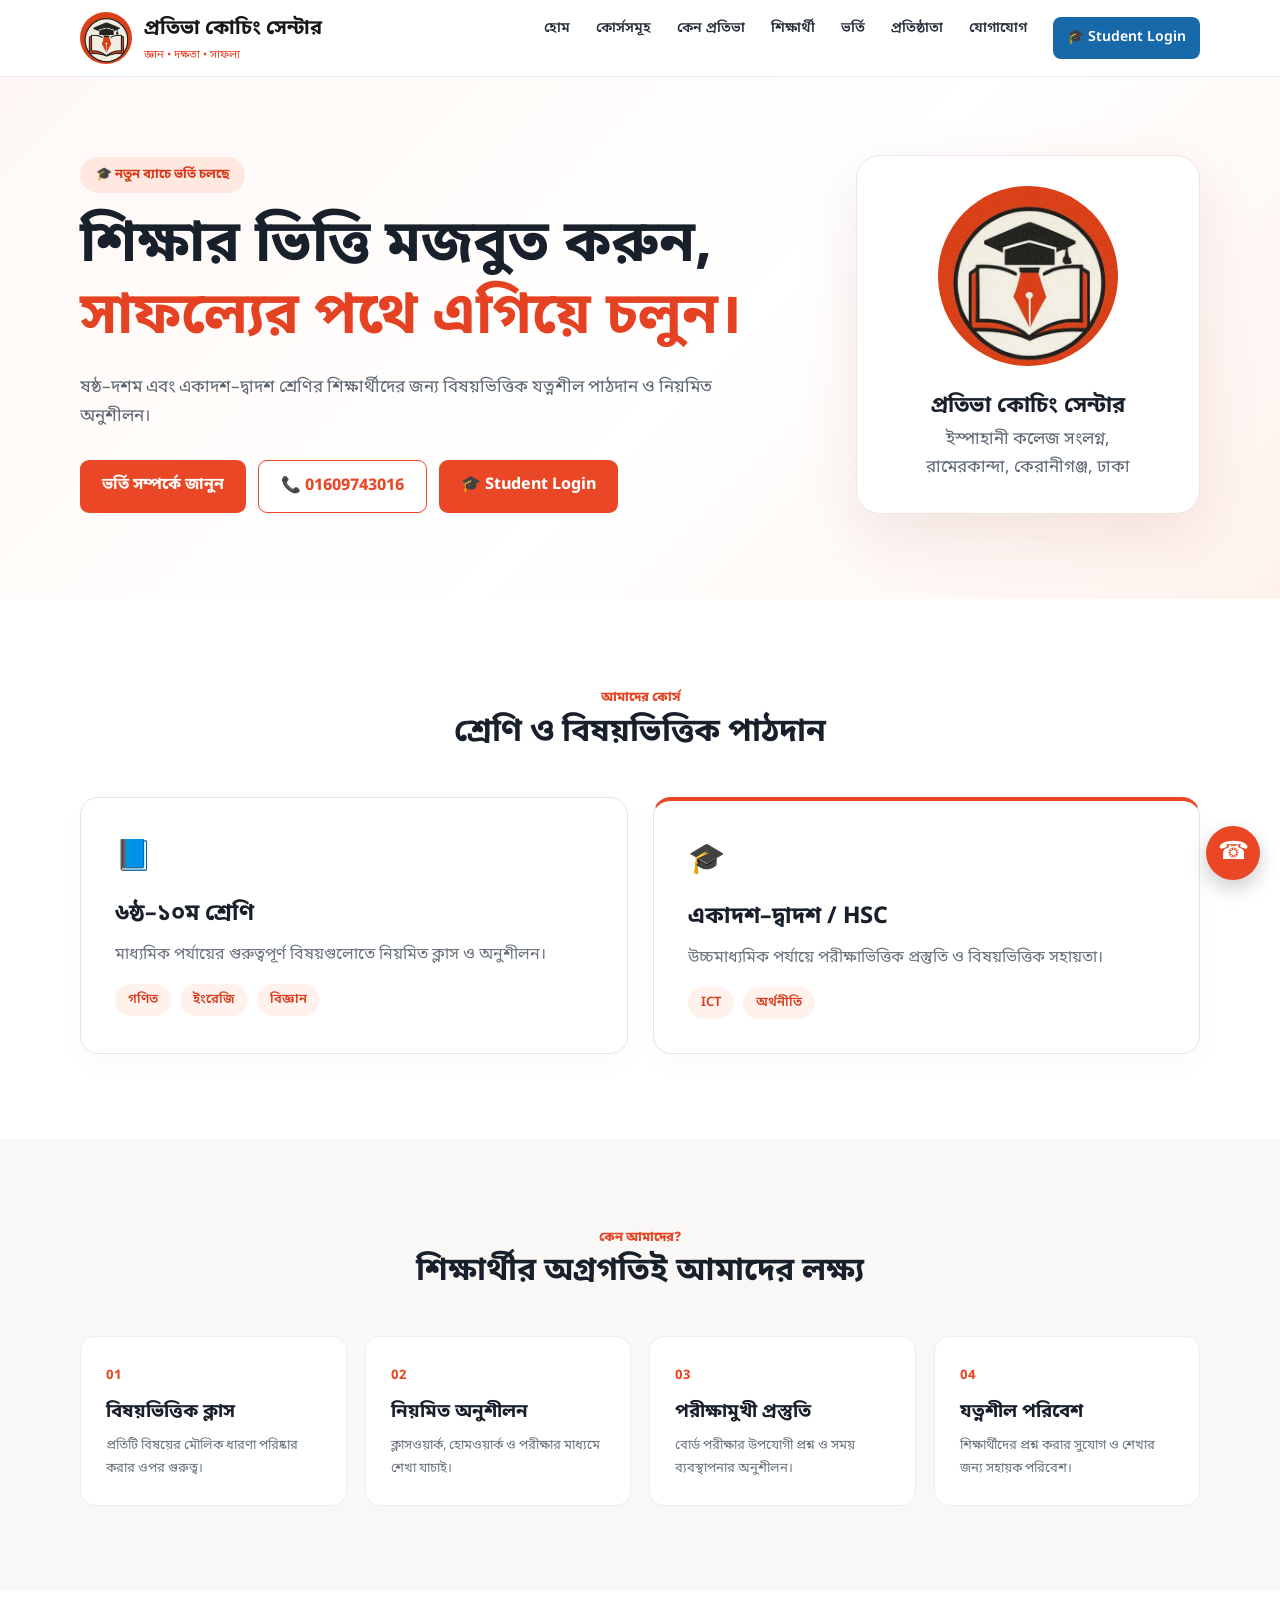
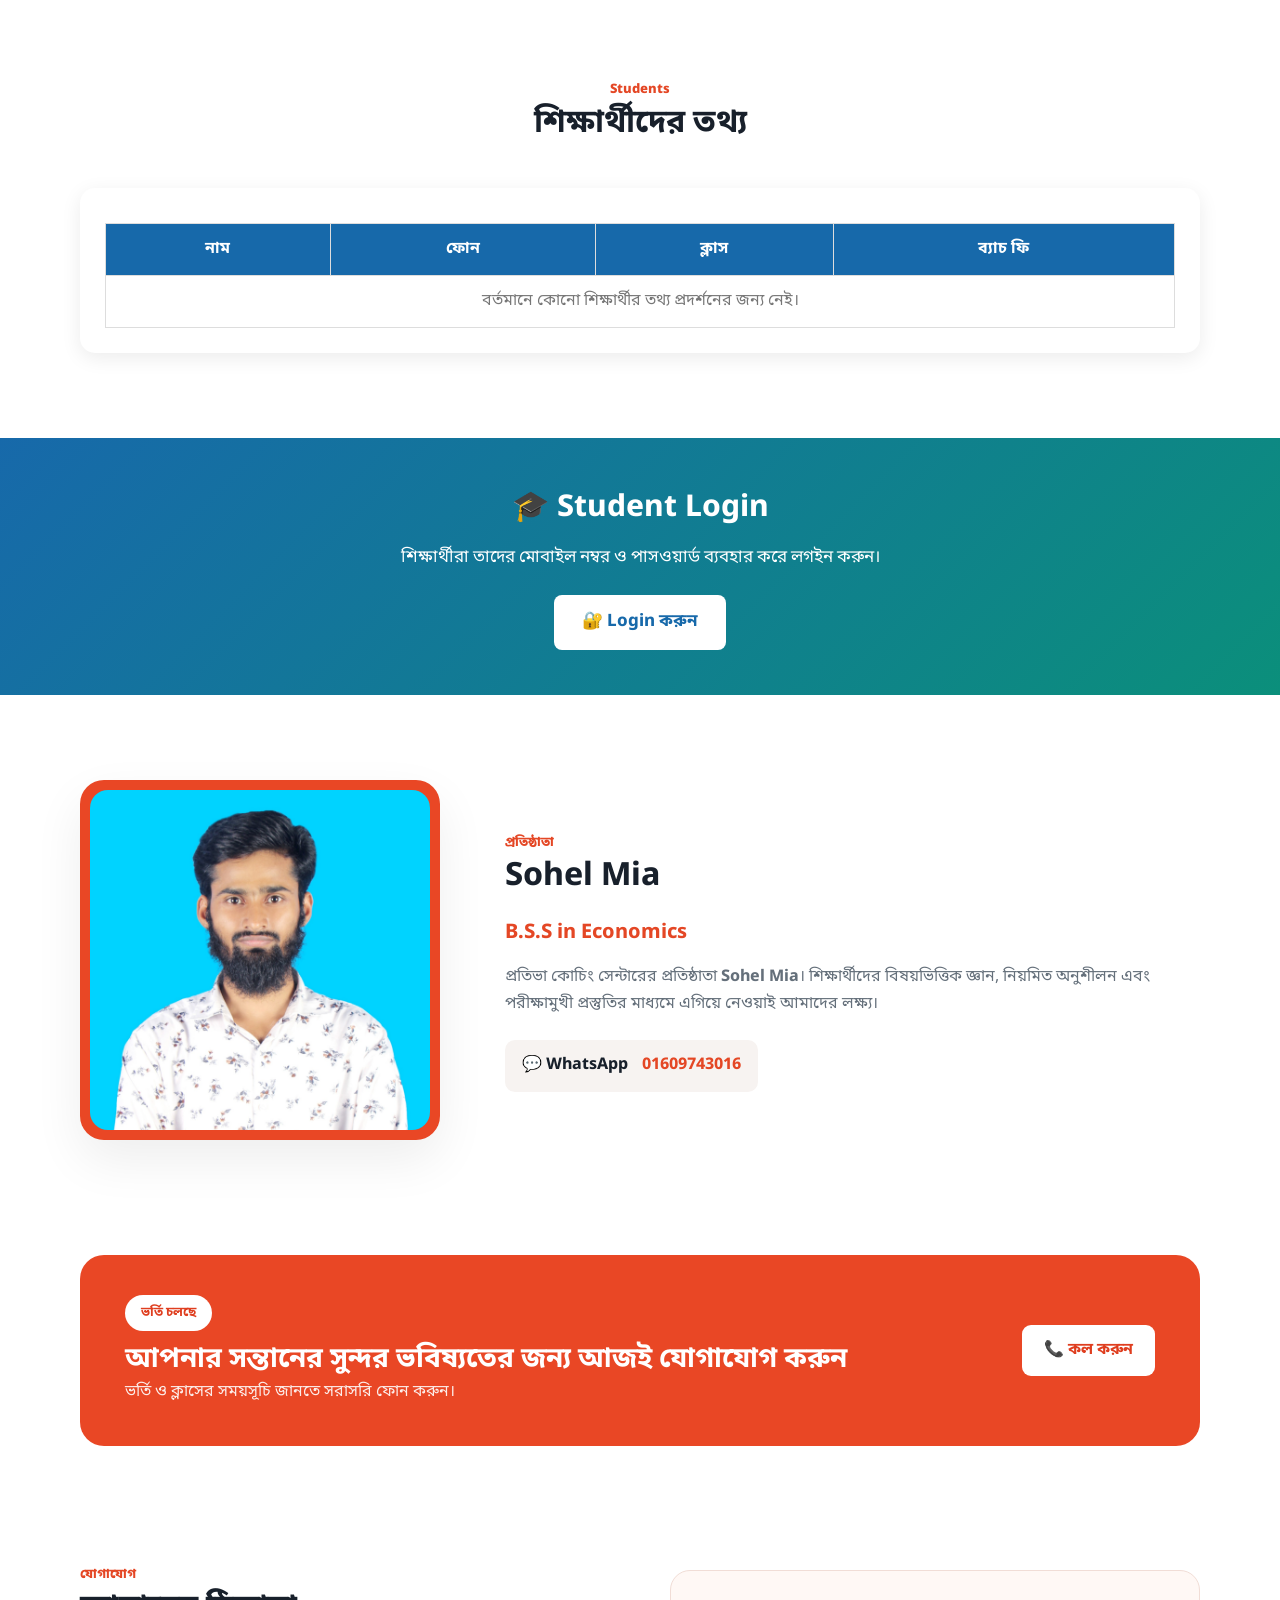
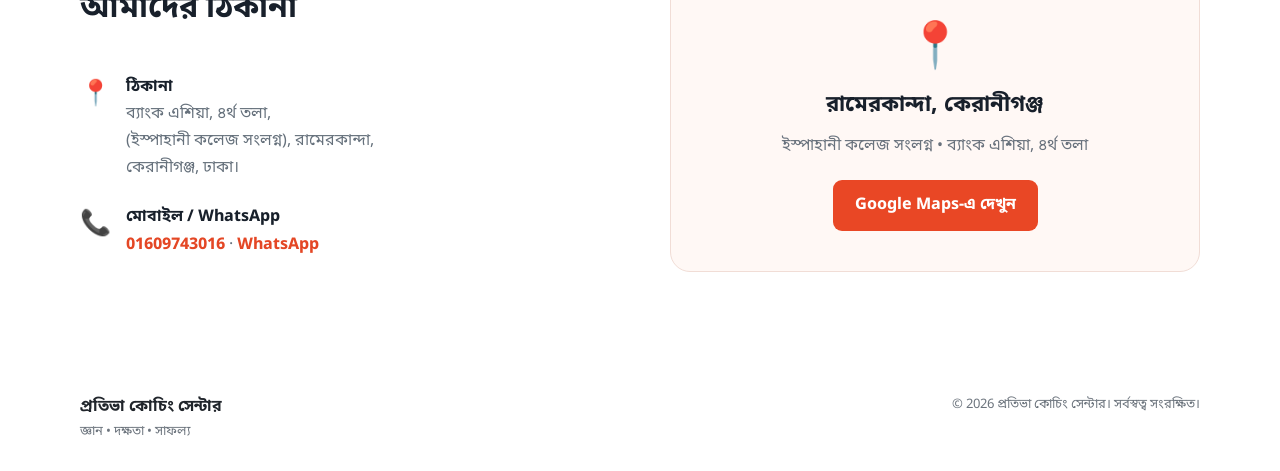
==== commit 157580f5: "Enhance styling and structure of index.html Added stylesheet link and updated styles for various ele" ====
--- a/index.html
+++ b/index.html
@@ -10,354 +10,1056 @@
 
   <title>প্রতিভা কোচিং সেন্টার</title>
 
+  <link rel="stylesheet" href="style.css">
+
   <style>
-    * {
-      margin: 0;
-      padding: 0;
-      box-sizing: border-box;
-    }
-
-    body {
-      font-family: Arial, "Noto Sans Bengali", sans-serif;
-      background: #f4f7fb;
-      color: #222;
-      line-height: 1.6;
-    }
-
-    /* Header */
-    header {
-      background: linear-gradient(135deg, #075e54, #0b8f7b);
+
+    /* =========================
+       STUDENT LOGIN BUTTON
+    ========================= */
+
+    .student-login-link {
+      background: #1769aa;
+      color: white !important;
+      border-radius: 8px;
+      padding: 9px 14px !important;
+      font-weight: bold;
+    }
+
+    .student-login-link:hover {
+      background: #0d4f82;
+    }
+
+
+    /* =========================
+       STUDENT LOGIN SECTION
+    ========================= */
+
+    .student-login-section {
+      background: linear-gradient(135deg, #1769aa, #0b8f7b);
       color: white;
-      padding: 18px 15px;
+      padding: 45px 20px;
       text-align: center;
     }
 
-    header h1 {
+    .student-login-box {
+      max-width: 800px;
+      margin: auto;
+    }
+
+    .student-login-box h2 {
       font-size: 30px;
-      margin-bottom: 5px;
-    }
-
-    header p {
-      font-size: 16px;
-    }
-
-    /* Navigation */
-    nav {
+      margin-bottom: 10px;
+    }
+
+    .student-login-box p {
+      font-size: 17px;
+      margin-bottom: 22px;
+    }
+
+    .student-login-btn {
+      display: inline-block;
       background: white;
+      color: #1769aa;
+      padding: 13px 28px;
+      border-radius: 8px;
+      text-decoration: none;
+      font-weight: bold;
+      font-size: 17px;
+    }
+
+    .student-login-btn:hover {
+      background: #f0f0f0;
+    }
+
+
+    /* =========================
+       STUDENT SECTION
+    ========================= */
+
+    .student-box {
+      background: white;
+      padding: 25px;
+      border-radius: 15px;
+      box-shadow: 0 5px 20px rgba(0,0,0,0.08);
+      margin-top: 25px;
+    }
+
+    .student-table-wrapper {
+      overflow-x: auto;
+      margin-top: 10px;
+    }
+
+    .student-table {
+      width: 100%;
+      min-width: 600px;
+      border-collapse: collapse;
+    }
+
+    .student-table th,
+    .student-table td {
+      border: 1px solid #ddd;
       padding: 12px;
       text-align: center;
-      box-shadow: 0 2px 8px rgba(0,0,0,0.10);
-      position: sticky;
-      top: 0;
-      z-index: 100;
-    }
-
-    nav a {
-      display: inline-block;
-      margin: 5px 8px;
-      padding: 9px 14px;
-      color: #075e54;
-      text-decoration: none;
-      font-weight: bold;
-      border-radius: 6px;
-    }
-
-    nav a:hover {
-      background: #e7f5f2;
-    }
-
-    /* Hero */
-    .hero {
-      padding: 55px 20px;
+    }
+
+    .student-table th {
+      background: #1769aa;
+      color: white;
+    }
+
+    .student-empty {
       text-align: center;
-      background: linear-gradient(135deg, #e8f8f5, #ffffff);
-    }
-
-    .hero h2 {
-      font-size: 32px;
-      color: #075e54;
-      margin-bottom: 12px;
-    }
-
-    .hero p {
-      font-size: 18px;
-      max-width: 750px;
-      margin: auto;
-      color: #444;
-    }
-
-    /* Login Button */
-    .login-btn {
-      display: inline-block;
-      margin-top: 25px;
-      padding: 14px 28px;
-      background: #0b5ed7;
-      color: white;
-      text-decoration: none;
-      border-radius: 8px;
-      font-size: 18px;
-      font-weight: bold;
-      box-shadow: 0 4px 10px rgba(0,0,0,0.15);
-    }
-
-    .login-btn:hover {
-      background: #084298;
-    }
-
-    /* Sections */
-    section {
-      padding: 45px 20px;
-      max-width: 1100px;
-      margin: auto;
-    }
-
-    .section-title {
-      text-align: center;
-      color: #075e54;
-      font-size: 28px;
-      margin-bottom: 30px;
-    }
-
-    /* Cards */
-    .cards {
-      display: grid;
-      grid-template-columns: repeat(auto-fit, minmax(220px, 1fr));
-      gap: 20px;
-    }
-
-    .card {
-      background: white;
       padding: 25px;
-      text-align: center;
-      border-radius: 12px;
-      box-shadow: 0 3px 12px rgba(0,0,0,0.08);
-    }
-
-    .card h3 {
-      color: #075e54;
-      margin-bottom: 10px;
-    }
-
-    .card p {
-      color: #555;
-    }
-
-    /* About */
-    .about {
-      background: white;
-      border-radius: 12px;
-      padding: 30px;
-      box-shadow: 0 3px 12px rgba(0,0,0,0.08);
-      text-align: center;
-    }
-
-    /* Contact */
-    .contact-box {
-      background: #075e54;
-      color: white;
-      padding: 30px;
-      border-radius: 12px;
-      text-align: center;
-    }
-
-    .contact-box h3 {
-      font-size: 25px;
-      margin-bottom: 15px;
-    }
-
-    .contact-box p {
-      margin: 8px 0;
-      font-size: 17px;
-    }
-
-    /* Footer */
-    footer {
-      background: #123;
-      color: white;
-      text-align: center;
-      padding: 20px;
-      margin-top: 30px;
-    }
-
-    footer p {
-      margin: 5px 0;
-    }
-
-    /* Mobile */
-    @media (max-width: 600px) {
-
-      header h1 {
-        font-size: 25px;
-      }
-
-      .hero h2 {
-        font-size: 25px;
-      }
-
-      .hero p {
-        font-size: 16px;
-      }
-
-      nav a {
-        font-size: 14px;
-        padding: 7px 9px;
-        margin: 3px;
-      }
-
-      section {
-        padding: 30px 15px;
-      }
-    }
+      color: #777;
+    }
+
   </style>
+
 </head>
 
+
 <body>
 
-  <!-- Header -->
-  <header>
-    <h1>প্রতিভা কোচিং সেন্টার</h1>
-    <p>সুশিক্ষা • নিয়মিত পাঠদান • উজ্জ্বল ভবিষ্যৎ</p>
-  </header>
-
-  <!-- Navigation -->
-  <nav>
-    <a href="#home">হোম</a>
-    <a href="#about">আমাদের সম্পর্কে</a>
-    <a href="#courses">কোর্স</a>
-    <a href="#contact">যোগাযোগ</a>
-    <a href="student-login.html">🎓 Student Login</a>
-  </nav>
-
-  <!-- Hero -->
-  <div class="hero" id="home">
-
-    <h2>প্রতিভা কোচিং সেন্টারে স্বাগতম</h2>
+
+<!-- =========================
+     HEADER
+========================= -->
+
+<header class="header">
+
+  <div class="container nav">
+
+    <a class="brand" href="#home">
+
+      <img
+        src="logo.jpg"
+        alt="প্রতিভা কোচিং সেন্টার লোগো"
+      >
+
+      <div>
+
+        <strong>
+          প্রতিভা কোচিং সেন্টার
+        </strong>
+
+        <span>
+          জ্ঞান • দক্ষতা • সাফল্য
+        </span>
+
+      </div>
+
+    </a>
+
+
+    <button
+      class="menu"
+      aria-label="মেনু"
+    >
+      ☰
+    </button>
+
+
+    <nav id="navlinks">
+
+      <a href="#home">
+        হোম
+      </a>
+
+      <a href="#courses">
+        কোর্সসমূহ
+      </a>
+
+      <a href="#why">
+        কেন প্রতিভা
+      </a>
+
+      <a href="#students">
+        শিক্ষার্থী
+      </a>
+
+      <a href="#admission">
+        ভর্তি
+      </a>
+
+      <a href="#founder">
+        প্রতিষ্ঠাতা
+      </a>
+
+      <a href="#contact">
+        যোগাযোগ
+      </a>
+
+      <!-- STUDENT LOGIN -->
+
+      <a
+        href="student-login.html"
+        class="student-login-link"
+      >
+        🎓 Student Login
+      </a>
+
+    </nav>
+
+  </div>
+
+</header>
+
+
+
+<main>
+
+
+<!-- =========================
+     HOME
+========================= -->
+
+<section id="home" class="hero">
+
+  <div class="container hero-grid">
+
+    <div>
+
+      <div class="badge">
+        🎓 নতুন ব্যাচে ভর্তি চলছে
+      </div>
+
+
+      <h1>
+
+        শিক্ষার ভিত্তি মজবুত করুন,
+
+        <br>
+
+        <em>
+          সাফল্যের পথে এগিয়ে চলুন।
+        </em>
+
+      </h1>
+
+
+      <p>
+
+        ষষ্ঠ–দশম এবং একাদশ–দ্বাদশ শ্রেণির
+        শিক্ষার্থীদের জন্য বিষয়ভিত্তিক
+        যত্নশীল পাঠদান ও নিয়মিত অনুশীলন।
+
+      </p>
+
+
+      <div class="buttons">
+
+        <a
+          class="btn primary"
+          href="#admission"
+        >
+          ভর্তি সম্পর্কে জানুন
+        </a>
+
+
+        <a
+          class="btn outline"
+          href="tel:01609743016"
+        >
+          📞 01609743016
+        </a>
+
+
+        <!-- STUDENT LOGIN -->
+
+        <a
+          class="btn primary"
+          href="student-login.html"
+        >
+          🎓 Student Login
+        </a>
+
+      </div>
+
+    </div>
+
+
+
+    <div class="hero-card">
+
+      <img
+        src="logo.jpg"
+        alt="প্রতিভা কোচিং সেন্টার"
+      >
+
+
+      <h3>
+        প্রতিভা কোচিং সেন্টার
+      </h3>
+
+
+      <p>
+
+        ইস্পাহানী কলেজ সংলগ্ন,
+
+        <br>
+
+        রামেরকান্দা, কেরানীগঞ্জ, ঢাকা
+
+      </p>
+
+    </div>
+
+  </div>
+
+</section>
+
+
+
+<!-- =========================
+     COURSES
+========================= -->
+
+<section
+  id="courses"
+  class="section"
+>
+
+  <div class="container">
+
+    <div class="section-title">
+
+      <span>
+        আমাদের কোর্স
+      </span>
+
+
+      <h2>
+        শ্রেণি ও বিষয়ভিত্তিক পাঠদান
+      </h2>
+
+    </div>
+
+
+
+    <div class="cards">
+
+
+      <article class="card">
+
+        <div class="icon">
+          📘
+        </div>
+
+
+        <h3>
+          ৬ষ্ঠ–১০ম শ্রেণি
+        </h3>
+
+
+        <p>
+
+          মাধ্যমিক পর্যায়ের গুরুত্বপূর্ণ
+          বিষয়গুলোতে নিয়মিত ক্লাস ও অনুশীলন।
+
+        </p>
+
+
+        <ul>
+
+          <li>
+            গণিত
+          </li>
+
+          <li>
+            ইংরেজি
+          </li>
+
+          <li>
+            বিজ্ঞান
+          </li>
+
+        </ul>
+
+      </article>
+
+
+
+      <article class="card featured">
+
+        <div class="icon">
+          🎓
+        </div>
+
+
+        <h3>
+          একাদশ–দ্বাদশ / HSC
+        </h3>
+
+
+        <p>
+
+          উচ্চমাধ্যমিক পর্যায়ে পরীক্ষাভিত্তিক
+          প্রস্তুতি ও বিষয়ভিত্তিক সহায়তা।
+
+        </p>
+
+
+        <ul>
+
+          <li>
+            ICT
+          </li>
+
+          <li>
+            অর্থনীতি
+          </li>
+
+        </ul>
+
+      </article>
+
+
+    </div>
+
+  </div>
+
+</section>
+
+
+
+<!-- =========================
+     WHY
+========================= -->
+
+<section
+  id="why"
+  class="section soft"
+>
+
+  <div class="container">
+
+    <div class="section-title">
+
+      <span>
+        কেন আমাদের?
+      </span>
+
+
+      <h2>
+        শিক্ষার্থীর অগ্রগতিই আমাদের লক্ষ্য
+      </h2>
+
+    </div>
+
+
+
+    <div class="features">
+
+
+      <div>
+
+        <b>
+          01
+        </b>
+
+
+        <h3>
+          বিষয়ভিত্তিক ক্লাস
+        </h3>
+
+
+        <p>
+
+          প্রতিটি বিষয়ের মৌলিক ধারণা পরিষ্কার
+          করার ওপর গুরুত্ব।
+
+        </p>
+
+      </div>
+
+
+
+      <div>
+
+        <b>
+          02
+        </b>
+
+
+        <h3>
+          নিয়মিত অনুশীলন
+        </h3>
+
+
+        <p>
+
+          ক্লাসওয়ার্ক, হোমওয়ার্ক ও পরীক্ষার
+          মাধ্যমে শেখা যাচাই।
+
+        </p>
+
+      </div>
+
+
+
+      <div>
+
+        <b>
+          03
+        </b>
+
+
+        <h3>
+          পরীক্ষামুখী প্রস্তুতি
+        </h3>
+
+
+        <p>
+
+          বোর্ড পরীক্ষার উপযোগী প্রশ্ন ও
+          সময় ব্যবস্থাপনার অনুশীলন।
+
+        </p>
+
+      </div>
+
+
+
+      <div>
+
+        <b>
+          04
+        </b>
+
+
+        <h3>
+          যত্নশীল পরিবেশ
+        </h3>
+
+
+        <p>
+
+          শিক্ষার্থীদের প্রশ্ন করার সুযোগ ও
+          শেখার জন্য সহায়ক পরিবেশ।
+
+        </p>
+
+      </div>
+
+
+    </div>
+
+  </div>
+
+</section>
+
+
+
+<!-- =========================
+     STUDENTS
+========================= -->
+
+<section
+  id="students"
+  class="section"
+>
+
+  <div class="container">
+
+
+    <div class="section-title">
+
+      <span>
+        Students
+      </span>
+
+
+      <h2>
+        শিক্ষার্থীদের তথ্য
+      </h2>
+
+    </div>
+
+
+
+    <div class="student-box">
+
+
+      <div class="student-table-wrapper">
+
+
+        <table class="student-table">
+
+
+          <thead>
+
+            <tr>
+
+              <th>
+                নাম
+              </th>
+
+              <th>
+                ফোন
+              </th>
+
+              <th>
+                ক্লাস
+              </th>
+
+              <th>
+                ব্যাচ ফি
+              </th>
+
+            </tr>
+
+          </thead>
+
+
+
+          <tbody id="studentList">
+
+            <tr>
+
+              <td
+                colspan="4"
+                class="student-empty"
+              >
+
+                বর্তমানে কোনো শিক্ষার্থীর তথ্য
+                প্রদর্শনের জন্য নেই।
+
+              </td>
+
+            </tr>
+
+          </tbody>
+
+
+        </table>
+
+
+      </div>
+
+
+    </div>
+
+  </div>
+
+</section>
+
+
+
+<!-- =========================
+     STUDENT LOGIN SECTION
+========================= -->
+
+<section class="student-login-section">
+
+  <div class="student-login-box">
+
+    <h2>
+      🎓 Student Login
+    </h2>
 
     <p>
-      শিক্ষার্থীদের নিয়মিত পাঠদান, পরীক্ষার প্রস্তুতি এবং
-      ভালো ফলাফলের জন্য একটি মানসম্মত শিক্ষা প্রতিষ্ঠান।
+      শিক্ষার্থীরা তাদের মোবাইল নম্বর ও
+      পাসওয়ার্ড ব্যবহার করে লগইন করুন।
     </p>
 
-    <a href="student-login.html" class="login-btn">
-      🎓 Student Login
+    <a
+      href="student-login.html"
+      class="student-login-btn"
+    >
+      🔐 Login করুন
     </a>
 
   </div>
 
-  <!-- About -->
-  <section id="about">
-
-    <h2 class="section-title">আমাদের সম্পর্কে</h2>
-
-    <div class="about">
+</section>
+
+
+
+<!-- =========================
+     FOUNDER
+========================= -->
+
+<section
+  id="founder"
+  class="section founder-section"
+>
+
+  <div class="container founder-grid">
+
+
+    <div class="founder-photo">
+
+      <img
+        src="founder.jpg"
+        alt="প্রতিষ্ঠাতা Sohel Mia"
+      >
+
+    </div>
+
+
+
+    <div>
+
+
+      <div class="section-title left">
+
+        <span>
+          প্রতিষ্ঠাতা
+        </span>
+
+
+        <h2>
+          Sohel Mia
+        </h2>
+
+      </div>
+
+
+
+      <h3 class="degree">
+
+        B.S.S in Economics
+
+      </h3>
+
+
+
+      <p class="founder-text">
+
+        প্রতিভা কোচিং সেন্টারের প্রতিষ্ঠাতা
+        <strong>Sohel Mia</strong>।
+
+        শিক্ষার্থীদের বিষয়ভিত্তিক জ্ঞান,
+        নিয়মিত অনুশীলন এবং পরীক্ষামুখী
+        প্রস্তুতির মাধ্যমে এগিয়ে নেওয়াই
+        আমাদের লক্ষ্য।
+
+      </p>
+
+
+
+      <div class="founder-contact">
+
+        <span>
+          💬 WhatsApp
+        </span>
+
+
+        <a
+          href="https://wa.me/8801609743016"
+          target="_blank"
+        >
+          01609743016
+        </a>
+
+      </div>
+
+
+    </div>
+
+  </div>
+
+</section>
+
+
+
+<!-- =========================
+     ADMISSION
+========================= -->
+
+<section
+  id="admission"
+  class="admission"
+>
+
+  <div class="container admission-box">
+
+
+    <div>
+
+      <span class="badge light">
+        ভর্তি চলছে
+      </span>
+
+
+      <h2>
+
+        আপনার সন্তানের সুন্দর ভবিষ্যতের জন্য
+        আজই যোগাযোগ করুন
+
+      </h2>
+
 
       <p>
-        প্রতিভা কোচিং সেন্টার শিক্ষার্থীদের মানসম্মত শিক্ষা,
-        নিয়মিত পরীক্ষা এবং সঠিক দিকনির্দেশনার মাধ্যমে
-        তাদের শিক্ষাজীবনে সফল হতে সহযোগিতা করে।
+
+        ভর্তি ও ক্লাসের সময়সূচি জানতে
+        সরাসরি ফোন করুন।
+
       </p>
 
-      <br>
+    </div>
+
+
+
+    <a
+      class="btn white"
+      href="tel:01609743016"
+    >
+      📞 কল করুন
+    </a>
+
+
+  </div>
+
+</section>
+
+
+
+<!-- =========================
+     CONTACT
+========================= -->
+
+<section
+  id="contact"
+  class="section"
+>
+
+  <div class="container contact-grid">
+
+
+    <div>
+
+
+      <div class="section-title left">
+
+        <span>
+          যোগাযোগ
+        </span>
+
+
+        <h2>
+          আমাদের ঠিকানা
+        </h2>
+
+      </div>
+
+
+
+      <div class="contact-item">
+
+        <span>
+          📍
+        </span>
+
+
+        <div>
+
+          <strong>
+            ঠিকানা
+          </strong>
+
+
+          <p>
+
+            ব্যাংক এশিয়া, ৪র্থ তলা,
+
+            <br>
+
+            (ইস্পাহানী কলেজ সংলগ্ন),
+            রামেরকান্দা,
+
+            <br>
+
+            কেরানীগঞ্জ, ঢাকা।
+
+          </p>
+
+        </div>
+
+      </div>
+
+
+
+      <div class="contact-item">
+
+        <span>
+          📞
+        </span>
+
+
+        <div>
+
+          <strong>
+            মোবাইল / WhatsApp
+          </strong>
+
+
+          <p>
+
+            <a href="tel:01609743016">
+              01609743016
+            </a>
+
+            ·
+
+            <a
+              href="https://wa.me/8801609743016"
+              target="_blank"
+            >
+              WhatsApp
+            </a>
+
+          </p>
+
+        </div>
+
+      </div>
+
+
+    </div>
+
+
+
+    <div class="map-card">
+
+      <div class="map-icon">
+        📍
+      </div>
+
+
+      <h3>
+        রামেরকান্দা, কেরানীগঞ্জ
+      </h3>
+
 
       <p>
-        এখানে শিক্ষার্থীদের পড়াশোনার পাশাপাশি নিয়মিত
-        মূল্যায়ন ও প্রয়োজনীয় পরামর্শ প্রদান করা হয়।
+
+        ইস্পাহানী কলেজ সংলগ্ন
+        • ব্যাংক এশিয়া, ৪র্থ তলা
+
       </p>
 
-    </div>
-
-  </section>
-
-  <!-- Courses -->
-  <section id="courses">
-
-    <h2 class="section-title">আমাদের কোর্স</h2>
-
-    <div class="cards">
-
-      <div class="card">
-        <h3>৬ষ্ঠ - ৮ম শ্রেণি</h3>
-        <p>
-          বাংলা, ইংরেজি, গণিত ও অন্যান্য গুরুত্বপূর্ণ বিষয়ের
-          নিয়মিত পাঠদান।
-        </p>
-      </div>
-
-      <div class="card">
-        <h3>৯ম - ১০ম শ্রেণি</h3>
-        <p>
-          SSC পরীক্ষার প্রস্তুতি, মডেল টেস্ট ও নিয়মিত মূল্যায়ন।
-        </p>
-      </div>
-
-      <div class="card">
-        <h3>একাদশ - দ্বাদশ</h3>
-        <p>
-          HSC পরীক্ষার প্রস্তুতি ও বিষয়ভিত্তিক বিশেষ ক্লাস।
-        </p>
-      </div>
-
-      <div class="card">
-        <h3>বিশেষ ব্যাচ</h3>
-        <p>
-          দুর্বল শিক্ষার্থীদের জন্য বিশেষ যত্ন ও অতিরিক্ত
-          অনুশীলনের ব্যবস্থা।
-        </p>
-      </div>
-
-    </div>
-
-  </section>
-
-  <!-- Student Login Section -->
-  <section>
-
-    <h2 class="section-title">শিক্ষার্থী লগইন</h2>
-
-    <div class="about">
+
+      <a
+        class="btn primary"
+        target="_blank"
+        href="https://www.google.com/maps/search/?api=1&query=Bank+Asia+Ramerkanda+Keraniganj+Dhaka"
+      >
+        Google Maps-এ দেখুন
+      </a>
+
+
+    </div>
+
+  </div>
+
+</section>
+
+
+</main>
+
+
+
+<!-- =========================
+     FOOTER
+========================= -->
+
+<footer>
+
+  <div class="container footer">
+
+
+    <div>
+
+      <strong>
+        প্রতিভা কোচিং সেন্টার
+      </strong>
+
 
       <p>
-        আপনার ক্লাস, ব্যাচ ও অন্যান্য শিক্ষার্থী তথ্য দেখতে
-        Student Login করুন।
+        জ্ঞান • দক্ষতা • সাফল্য
       </p>
 
-      <a href="student-login.html" class="login-btn">
-        🔐 Student Login
-      </a>
-
-    </div>
-
-  </section>
-
-  <!-- Contact -->
-  <section id="contact">
-
-    <h2 class="section-title">যোগাযোগ</h2>
-
-    <div class="contact-box">
-
-      <h3>প্রতিভা কোচিং সেন্টার</h3>
-
-      <p>📞 যোগাযোগ: 01609743016</p>
-
-      <p>
-        📍 ইস্পাহানী কলেজ সংলগ্ন, ব্যাংক এশিয়া,
-        ৪র্থ তলা, রামেরকান্দা, কেরানীগঞ্জ
-      </p>
-
-    </div>
-
-  </section>
-
-  <!-- Footer -->
-  <footer>
-
-    <p>© 2026 প্রতিভা কোচিং সেন্টার</p>
-
-    <p>সুশিক্ষাই আমাদের অঙ্গীকার</p>
-
-  </footer>
+    </div>
+
+
+
+    <p>
+
+      ©
+
+      <span id="year"></span>
+
+      প্রতিভা কোচিং সেন্টার।
+
+      সর্বস্বত্ব সংরক্ষিত।
+
+    </p>
+
+
+  </div>
+
+</footer>
+
+
+
+<!-- =========================
+     FLOATING CALL BUTTON
+========================= -->
+
+<a
+  class="float-call"
+  href="tel:01609743016"
+  aria-label="কল করুন"
+>
+  ☎
+</a>
+
+
+
+<!-- =========================
+     JAVASCRIPT
+========================= -->
+
+<script>
+
+document
+  .getElementById('year')
+  .textContent =
+  new Date().getFullYear();
+
+
+document
+  .querySelector('.menu')
+  .addEventListener('click', () => {
+
+    document
+      .getElementById('navlinks')
+      .classList
+      .toggle('open');
+
+  });
+
+
+document
+  .querySelectorAll('#navlinks a')
+  .forEach(a => {
+
+    a.addEventListener('click', () => {
+
+      document
+        .getElementById('navlinks')
+        .classList
+        .remove('open');
+
+    });
+
+  });
+
+</script>
+
 
 </body>
 
-</html>
+  </html>
--- a/style.css
+++ b/style.css
@@ -0,0 +1,12 @@
+@import url('https://fonts.googleapis.com/css2?family=Noto+Sans+Bengali:wght@400;500;600;700;800&display=swap');
+*{box-sizing:border-box;margin:0;padding:0}html{scroll-behavior:smooth}body{font-family:'Noto Sans Bengali',sans-serif;color:#18202b;background:#fff;line-height:1.7}.container{width:min(1120px,92%);margin:auto}.header{position:sticky;top:0;z-index:20;background:rgba(255,255,255,.96);backdrop-filter:blur(10px);border-bottom:1px solid #eee}.nav{min-height:76px;display:flex;align-items:center;justify-content:space-between}.brand{display:flex;align-items:center;gap:12px;text-decoration:none;color:#171717}.brand img{width:52px;height:52px;border-radius:50%;object-fit:cover}.brand strong{display:block;font-size:20px}.brand span{display:block;font-size:11px;color:#e43d20}.nav nav{display:flex;gap:26px}.nav nav a{text-decoration:none;color:#27303b;font-weight:600;font-size:14px}.menu{display:none;background:none;border:0;font-size:26px}.hero{background:linear-gradient(135deg,#fff8f5,#fff 55%,#fff2ed);padding:78px 0 85px}.hero-grid{display:grid;grid-template-columns:1.35fr .65fr;gap:60px;align-items:center}.badge{display:inline-block;background:#ffe8df;color:#d83718;border-radius:50px;padding:7px 16px;font-size:13px;font-weight:700;margin-bottom:18px}.hero h1{font-size:clamp(34px,5vw,58px);line-height:1.25;margin-bottom:18px}.hero h1 em{font-style:normal;color:#e44222}.hero>div p,.hero-grid>div>p{max-width:650px;color:#5c6672;font-size:17px}.buttons{display:flex;gap:12px;margin-top:28px;flex-wrap:wrap}.btn{display:inline-block;padding:12px 22px;border-radius:9px;text-decoration:none;font-weight:700;transition:.2s}.primary{background:#e94725;color:#fff}.primary:hover{transform:translateY(-2px);box-shadow:0 8px 20px #e9472530}.outline{border:1px solid #e94725;color:#e94725;background:#fff}.white{background:#fff;color:#df3e1f}.hero-card{background:#fff;border-radius:24px;padding:30px;text-align:center;box-shadow:0 20px 60px #8c39201c;border:1px solid #f0e5e1}.hero-card img{width:180px;height:180px;border-radius:50%;object-fit:cover;margin-bottom:12px}.hero-card h3{font-size:22px}.hero-card p{font-size:13px;color:#727b85}.section{padding:85px 0}.soft{background:#faf8f6}.section-title{text-align:center;margin-bottom:42px}.section-title span{color:#e44725;font-weight:800;font-size:13px}.section-title h2{font-size:32px;line-height:1.35}.section-title.left{text-align:left}.cards{display:grid;grid-template-columns:1fr 1fr;gap:25px}.card{padding:34px;border:1px solid #eee3df;border-radius:18px;background:#fff;box-shadow:0 10px 30px #00000006}.card.featured{border-top:4px solid #e94725}.icon{font-size:30px;margin-bottom:12px}.card h3{font-size:23px}.card p{color:#6a737e;margin:8px 0 15px}.card ul{list-style:none;display:flex;gap:9px;flex-wrap:wrap}.card li{background:#fff1ec;color:#d83d20;padding:5px 13px;border-radius:30px;font-weight:600;font-size:13px}.features{display:grid;grid-template-columns:repeat(4,1fr);gap:18px}.features>div{background:#fff;padding:25px;border-radius:15px;border:1px solid #eee}.features b{color:#e94725;font-size:13px}.features h3{margin:7px 0}.features p{font-size:13px;color:#6c747d}.admission{padding:30px 0}.admission-box{background:#e94725;color:#fff;border-radius:24px;padding:40px 45px;display:flex;justify-content:space-between;align-items:center;gap:25px}.admission-box h2{font-size:28px;line-height:1.35}.admission-box p{opacity:.9}.badge.light{background:#fff;color:#df3e1f;margin-bottom:10px}.contact-grid{display:grid;grid-template-columns:1fr 1fr;gap:60px;align-items:center}.contact-item{display:flex;gap:15px;margin:22px 0}.contact-item>span{font-size:25px}.contact-item p{color:#66717c}.contact-item a{color:#e44725;text-decoration:none;font-weight:700}.map-card{background:#fff8f5;border:1px solid #f1ddd6;border-radius:20px;padding:40px;text-align:center}.map-icon{font-size:45px}.map-card h3{font-size:22px}.map-card p{color:#69727d;margin:8px 0 20px}.footer{padding:28px 0;display:flex;justify-content:space-between;gap:20px;color:#6c747d;font-size:13px}.footer strong{color:#20252b;font-size:16px}.float-call{position:fixed;right:20px;bottom:20px;width:54px;height:54px;border-radius:50%;background:#e94725;color:#fff;display:grid;place-items:center;text-decoration:none;font-size:25px;box-shadow:0 8px 20px #0003}.float-call:hover{transform:scale(1.05)}@media(max-width:800px){.menu{display:block}.nav nav{display:none;position:absolute;top:76px;left:0;right:0;background:#fff;padding:15px 5%;flex-direction:column;gap:5px;border-bottom:1px solid #eee}.nav nav.open{display:flex}.nav nav a{padding:9px}.hero{padding:55px 0}.hero-grid,.cards,.contact-grid{grid-template-columns:1fr}.hero-card{max-width:390px;margin:auto}.features{grid-template-columns:1fr 1fr}.admission-box{padding:30px;flex-direction:column;align-items:flex-start}.footer{flex-direction:column}}@media(max-width:480px){.brand strong{font-size:16px}.brand span{font-size:9px}.hero h1{font-size:34px}.section{padding:60px 0}.section-title h2{font-size:26px}.features{grid-template-columns:1fr}.card{padding:25px}.admission-box h2{font-size:23px}.footer{font-size:12px}}
+
+.founder-section{background:#fff}
+.founder-grid{display:grid;grid-template-columns:360px 1fr;gap:65px;align-items:center}
+.founder-photo{background:#e94725;border-radius:24px;padding:10px;box-shadow:0 20px 50px #00000012}
+.founder-photo img{display:block;width:100%;aspect-ratio:1/1;object-fit:cover;border-radius:18px}
+.degree{font-size:20px;color:#e44725;margin:-25px 0 14px}
+.founder-text{color:#65707b;max-width:650px}
+.founder-contact{display:inline-flex;gap:14px;align-items:center;margin-top:22px;padding:12px 17px;background:#f7f3f1;border-radius:10px;font-weight:700}
+.founder-contact a{color:#e44725;text-decoration:none}
+@media(max-width:800px){.founder-grid{grid-template-columns:1fr;gap:30px}.founder-photo{max-width:340px;margin:auto}.degree{margin:-25px 0 14px}}
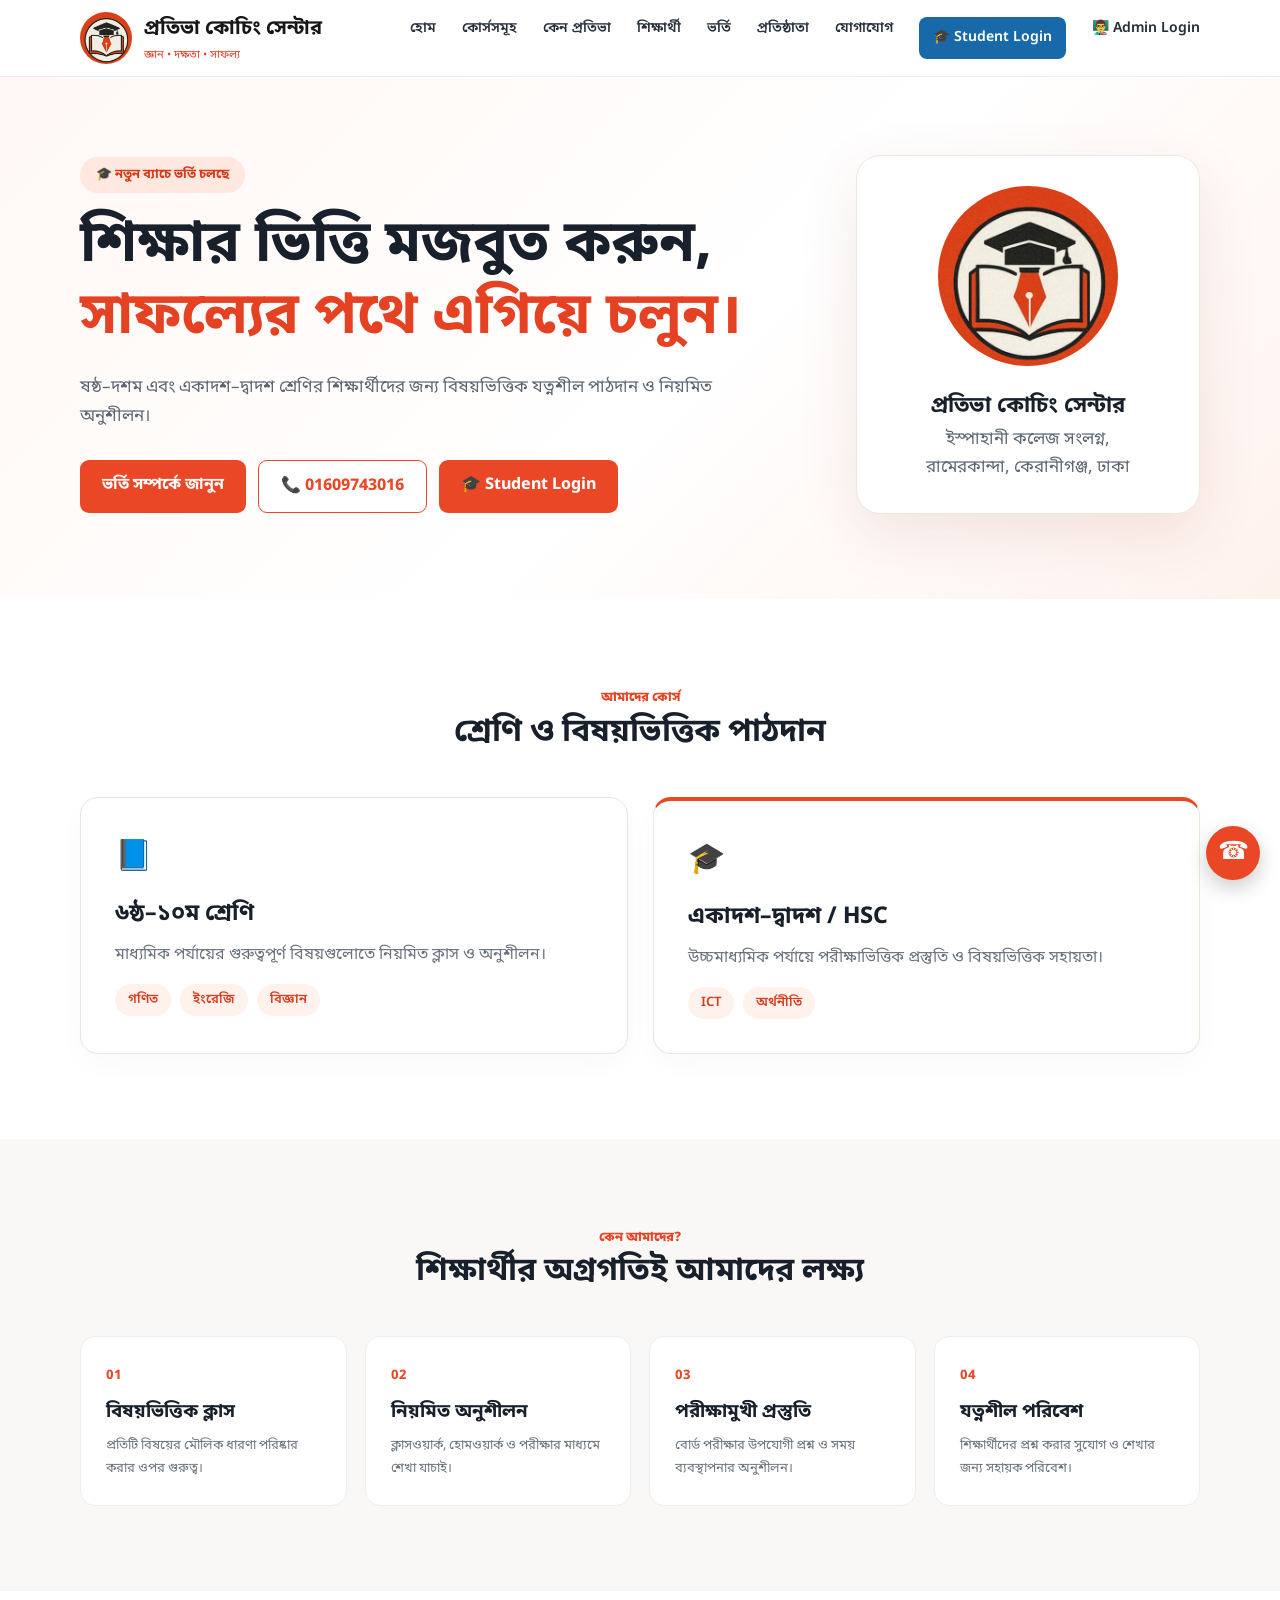
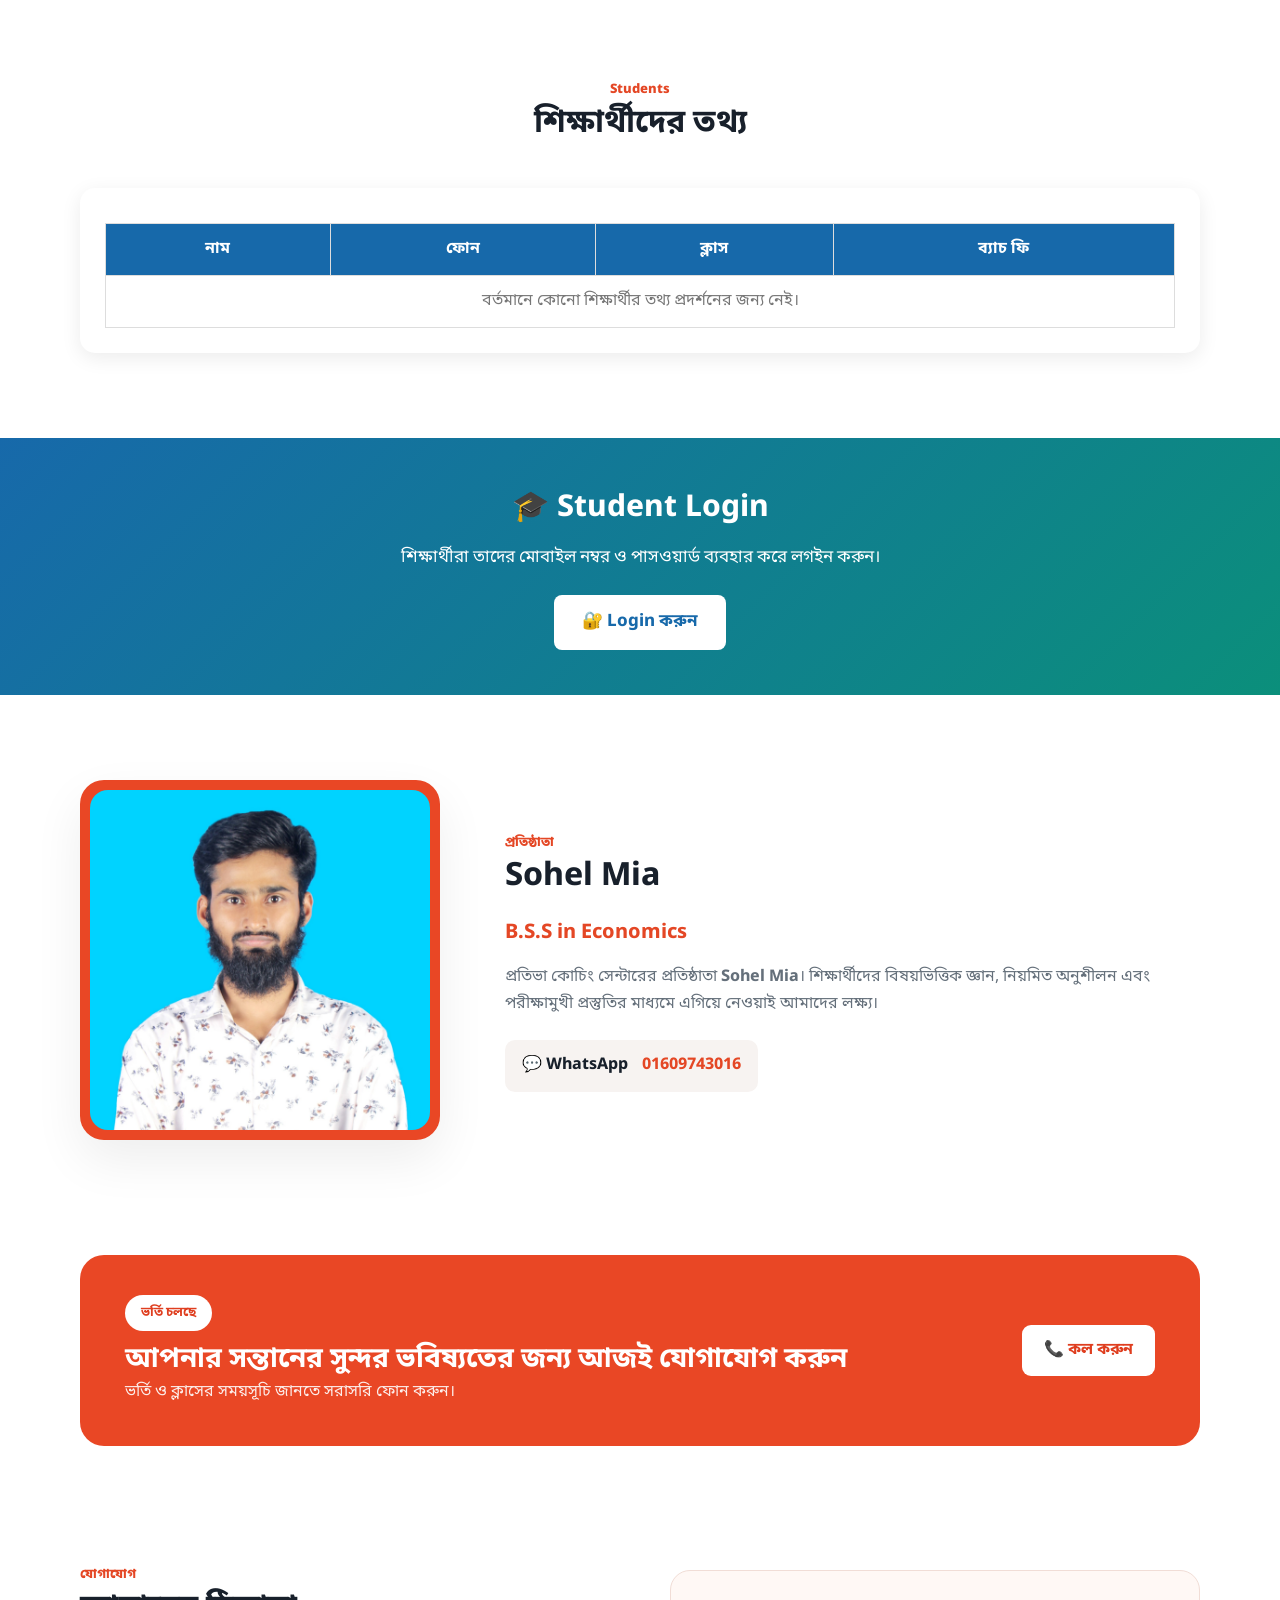
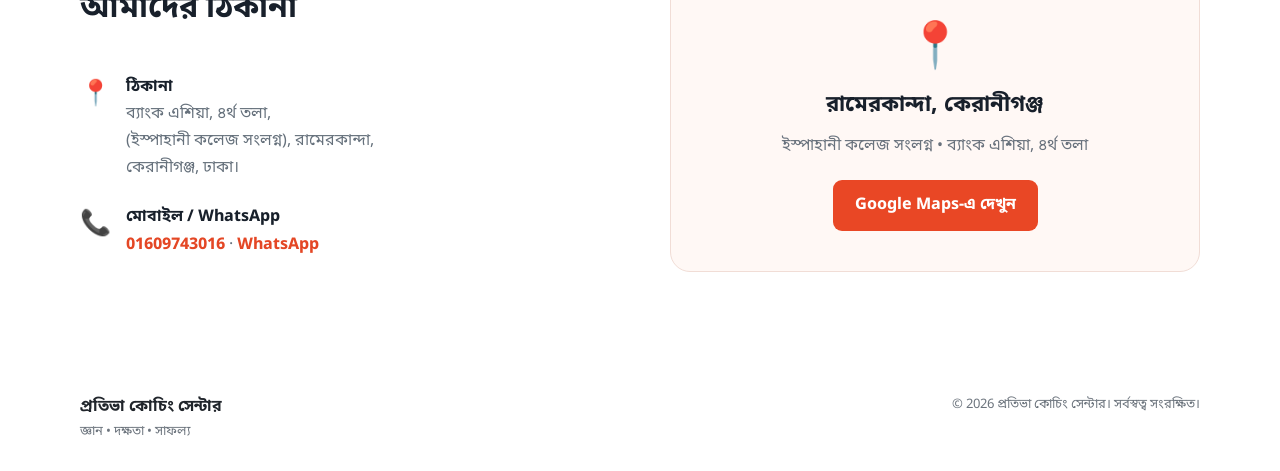
==== commit 6add0627: "Add admin login link to index.html" ====
--- a/index.html
+++ b/index.html
@@ -199,6 +199,12 @@
         🎓 Student Login
       </a>
 
+      <a
+        herf="admin-login.html"
+        class="admin-login-link"
+        >
+        👨‍🏫 Admin Login
+        </a>
     </nav>
 
   </div>
